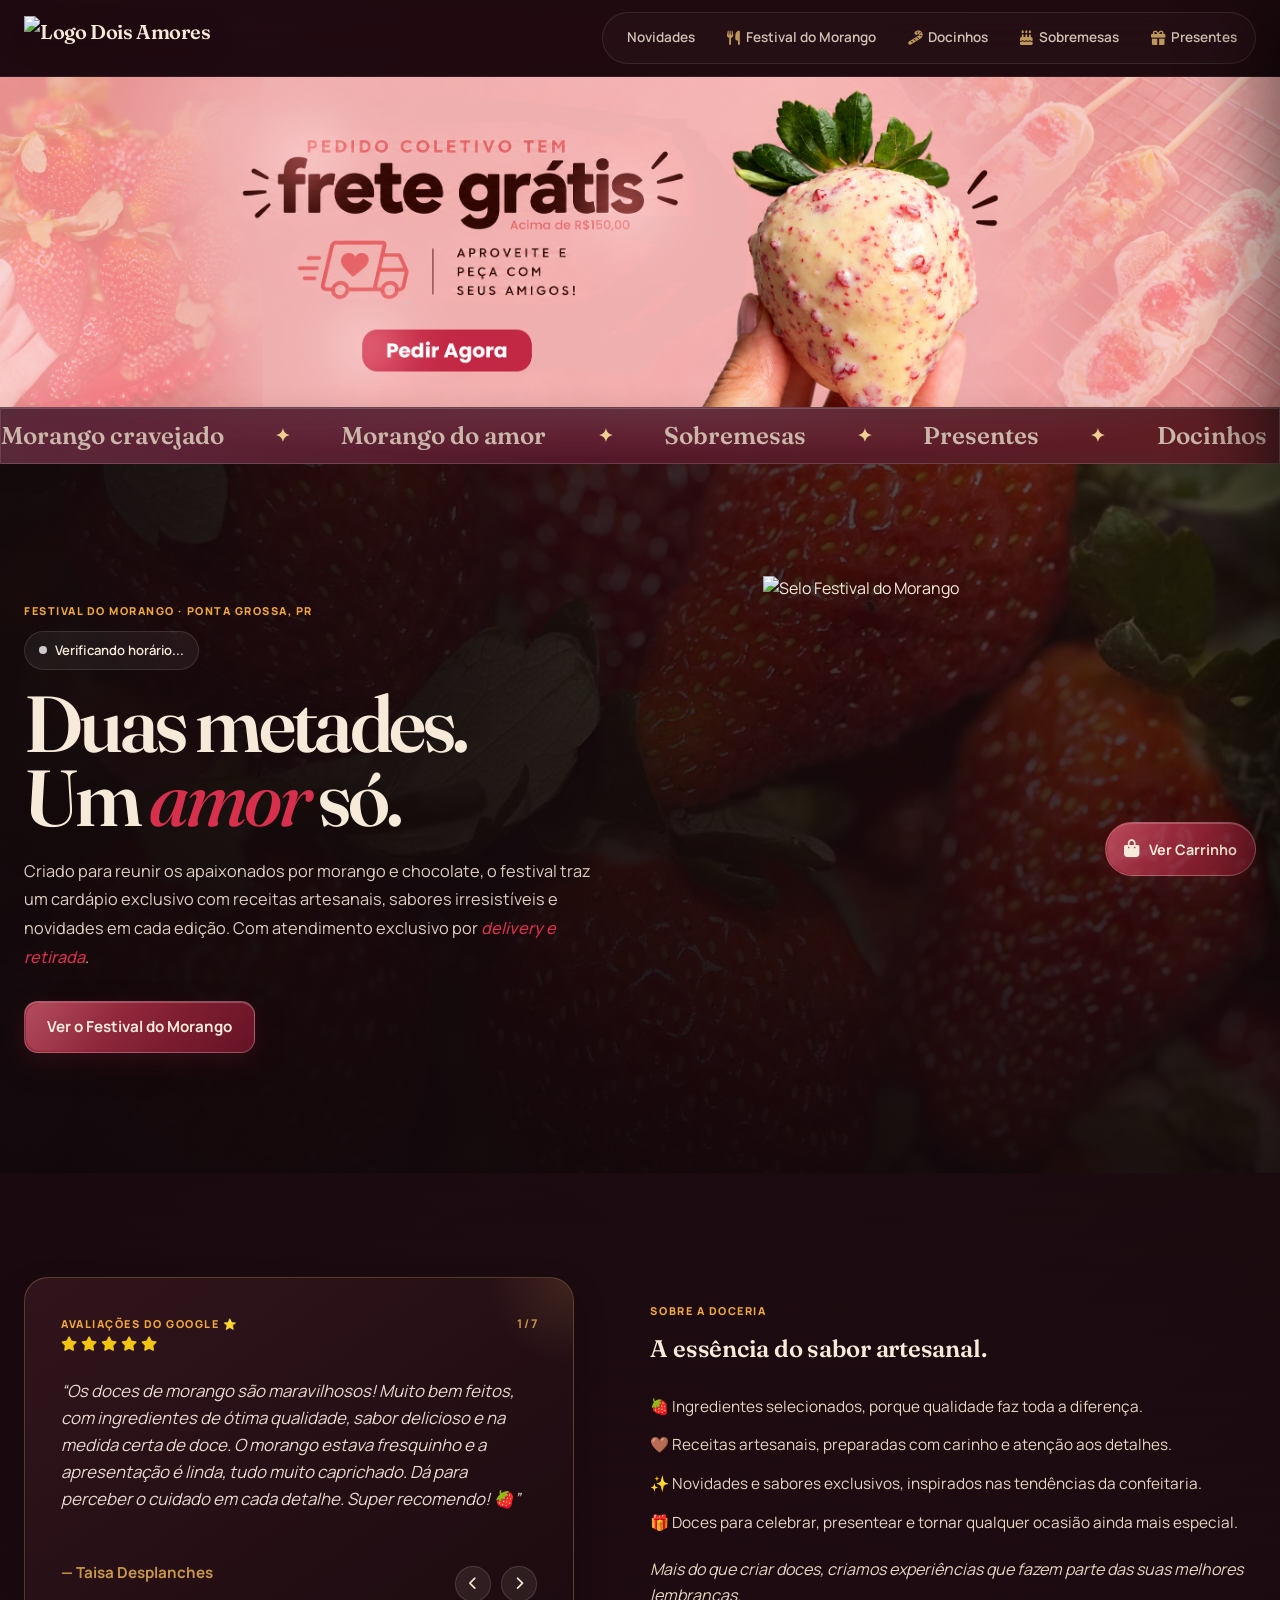
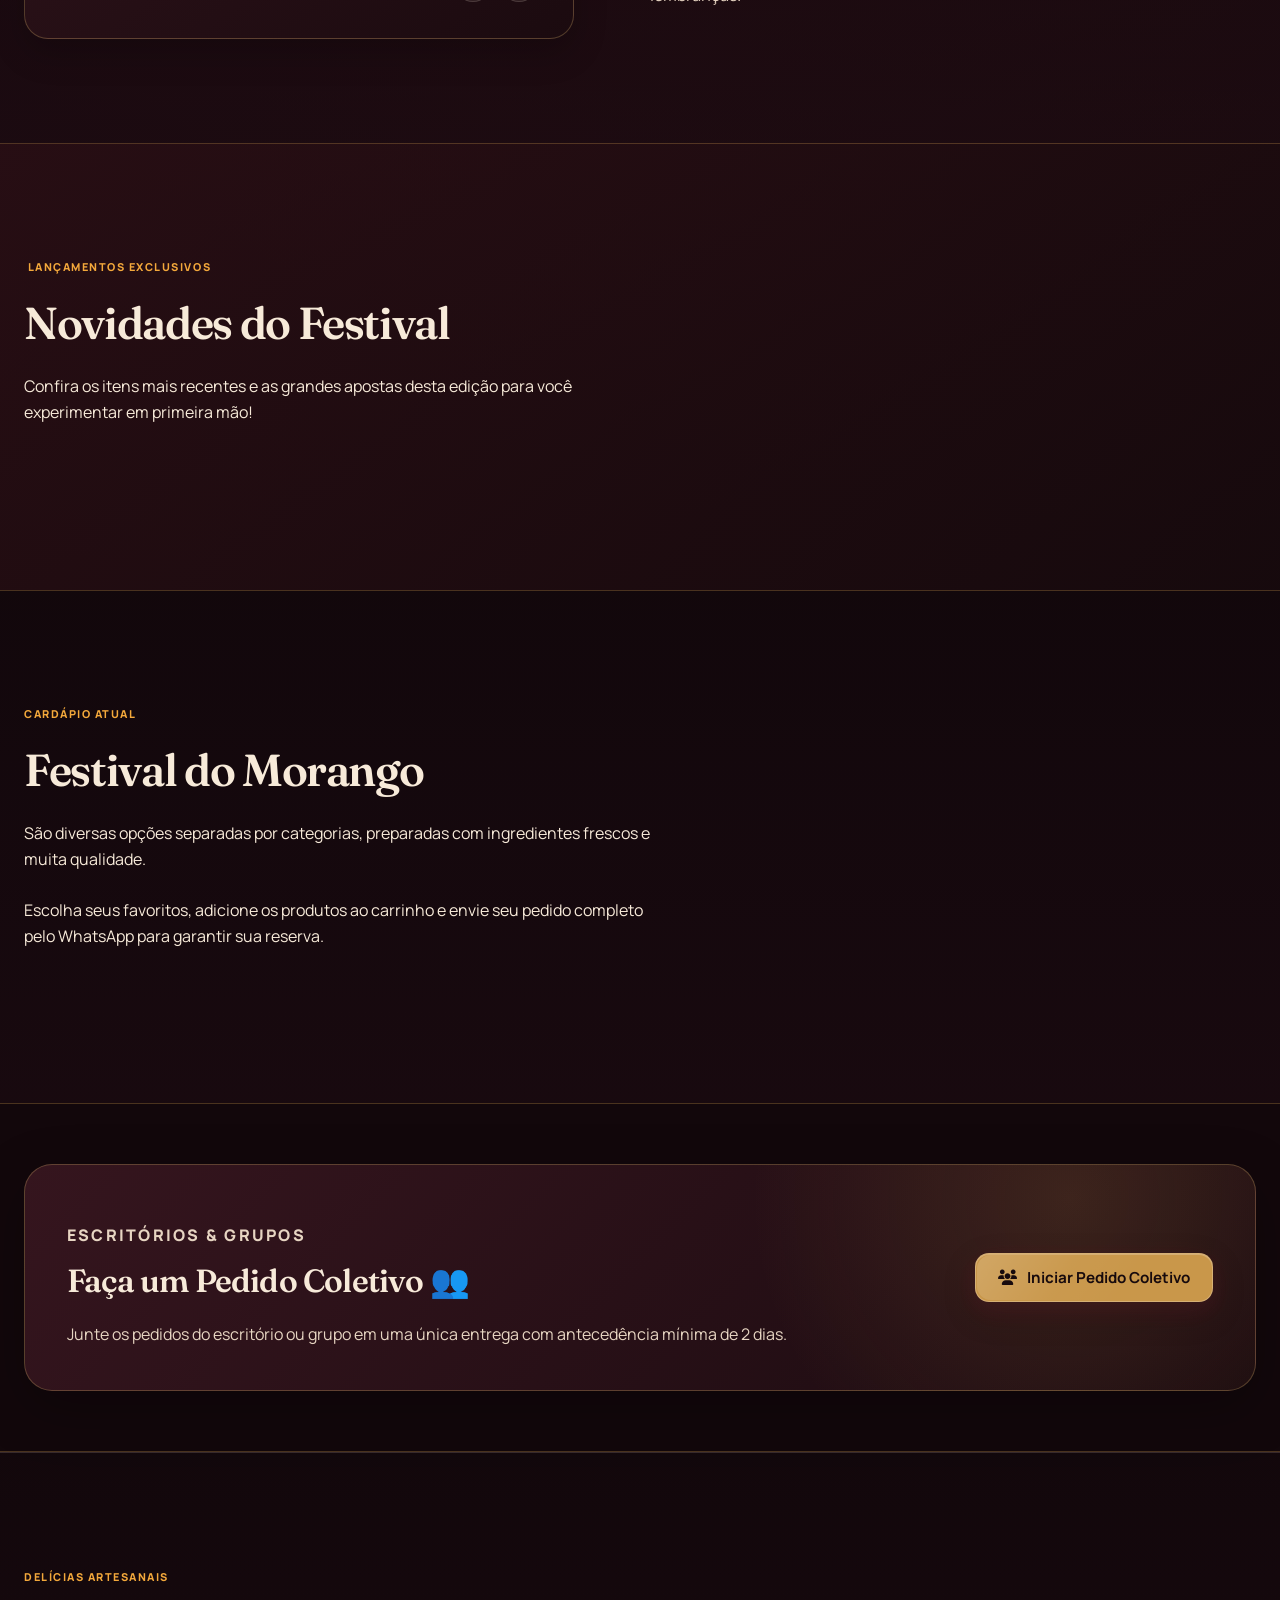
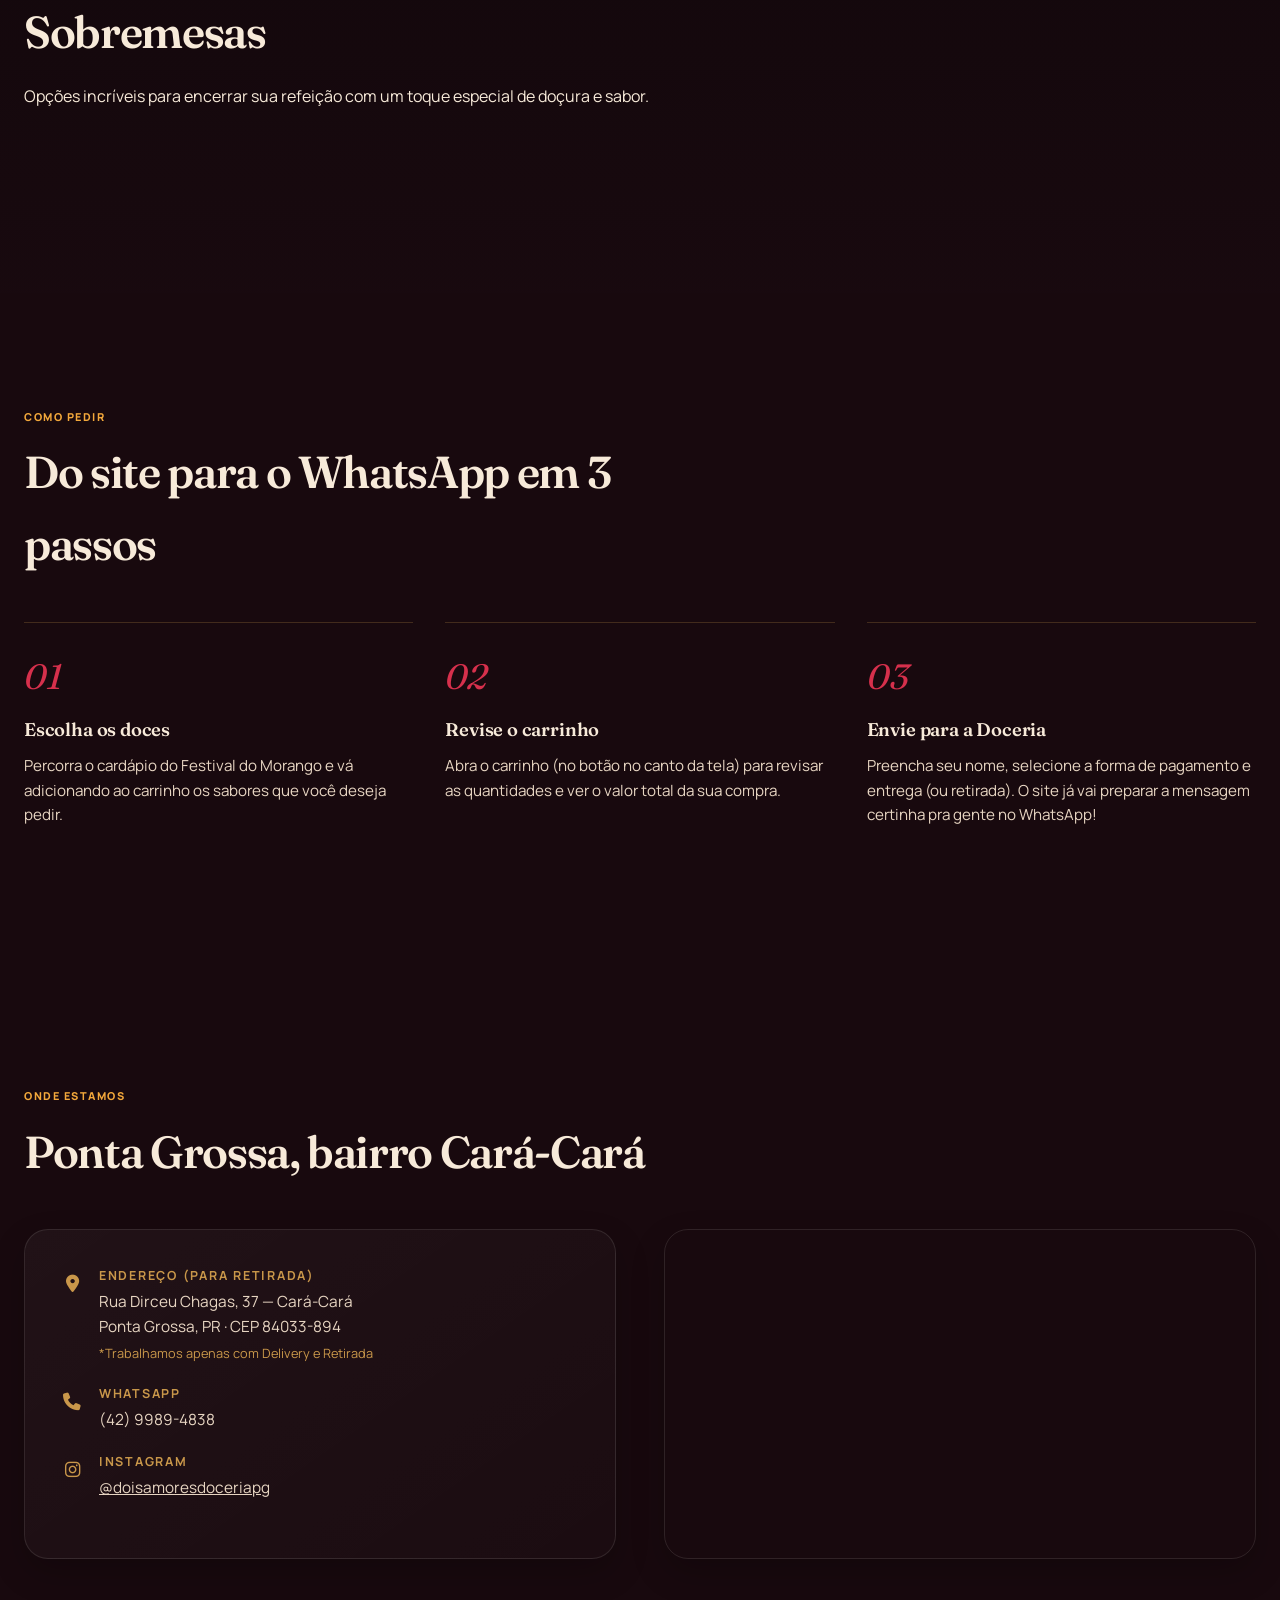
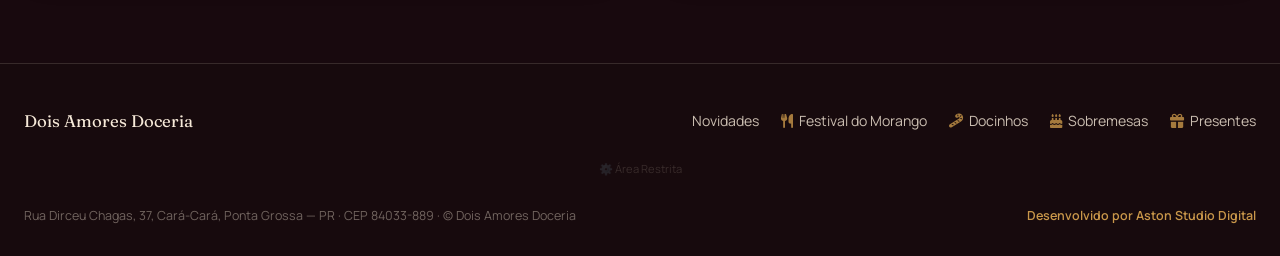
==== index.html @ 05890739 "Importa versao atual do projeto (alteracoes feitas fora da sessao) Co-Authored-By: Claude Sonnet 5.5" ====
<!DOCTYPE html>
<html lang="pt-BR">
<head>
<meta charset="UTF-8">
<meta name="viewport" content="width=device-width, initial-scale=1.0">
<title>Dois Amores Doceria — Festival do Morango | Ponta Grossa, PR</title>
<meta name="description" content="Doceria artesanal em Ponta Grossa, PR. Confira o Festival do Morango e peça pelo WhatsApp.">
<link rel="apple-touch-icon" sizes="180x180" href="images/apple-touch-icon.png">
<link rel="stylesheet" href="https://cdnjs.cloudflare.com/ajax/libs/font-awesome/6.4.0/css/all.min.css">
<link rel="preconnect" href="https://fonts.googleapis.com">
<link rel="preconnect" href="https://fonts.gstatic.com" crossorigin>
<link href="https://fonts.googleapis.com/css2?family=Fraunces:ital,opsz,wght@0,9..144,300;0,9..144,500;0,9..144,600;0,9..144,700;1,9..144,500;1,9..144,600&family=Manrope:wght@400;500;600;700;800&display=swap" rel="stylesheet">
<link rel="stylesheet" href="css/style.css?v=20261021-1">
<link rel="stylesheet" href="css/painel-vinho.css?v=20261021-4">
<script src="https://cdn.jsdelivr.net/npm/@supabase/supabase-js@2"></script>
</head>
<body>

<header>
  <div class="wrap nav">
    <div class="brand">
      <img src="images/logo.svg" alt="Logo Dois Amores">
    </div>
    <nav class="navlinks" id="navlinks">
      <a href="#novidades"><i class="fa-solid fa-sparkles"></i> Novidades</a>
      <a href="#cardapio"><i class="fa-solid fa-utensils"></i> Festival do Morango</a>
      <a href="docinhos.html"><i class="fa-solid fa-candy-cane"></i> Docinhos</a>
      <a href="#sobremesas"><i class="fa-solid fa-cake-candles"></i> Sobremesas</a>
      <a href="presentes.html"><i class="fa-solid fa-gift"></i> Presentes</a>
    </nav>
  </div>
</header>

<section class="banner-coletivo-section" id="banner-coletivo">
  <div class="wrap banner-coletivo-wrap">
    <a href="#coletivo" class="banner-coletivo-link" aria-label="Aproveite o Frete Grátis no Pedido Coletivo">
      <img src="images/coletivo.png" alt="Pedido Coletivo tem Frete Grátis — Dois Amores Doceria" class="banner-coletivo-img">
    </a>
  </div>
</section>

<section class="product-marquee" aria-label="Destaques da Dois Amores">
  <span class="visually-hidden">Morango cravejado, Morango do amor, Sobremesas, Presentes, Docinhos e Pedidos coletivos.</span>
  <div class="product-marquee-track" aria-hidden="true">
    <div class="product-marquee-group">
      <span>Morango cravejado</span><i>✦</i>
      <span>Morango do amor</span><i>✦</i>
      <span>Sobremesas</span><i>✦</i>
      <span>Presentes</span><i>✦</i>
      <span>Docinhos</span><i>✦</i>
      <span>Pedidos coletivos</span><i>✦</i>
    </div>
    <div class="product-marquee-group">
      <span>Morango cravejado</span><i>✦</i>
      <span>Morango do amor</span><i>✦</i>
      <span>Sobremesas</span><i>✦</i>
      <span>Presentes</span><i>✦</i>
      <span>Docinhos</span><i>✦</i>
      <span>Pedidos coletivos</span><i>✦</i>
    </div>
  </div>
</section>

<section class="hero">
  <div class="hero-grid">
    <div>
      <p class="eyebrow">Festival do Morango · Ponta Grossa, PR</p>
      <div class="status-loja" id="status-loja">
        <span class="status-dot"></span> 
        <span id="status-text">Verificando horário...</span>
      </div>
      <h1>Duas metades.<br>Um <em>amor</em> só.</h1>
      <p class="lede">Criado para reunir os apaixonados por morango e chocolate, o festival traz um cardápio exclusivo com receitas artesanais, sabores irresistíveis e novidades em cada edição. Com atendimento exclusivo por <strong><em>delivery e retirada</em></strong>.</p>
      <div class="hero-ctas">
        <a class="btn" href="#cardapio">Ver o Festival do Morango</a>
      </div>
    </div>
    <div class="hero-visual">
      <div class="hero-selo-container">
        <img src="images/svg/selo_festival.svg" alt="Selo Festival do Morango">
      </div>
    </div>
  </div>
</section>

<section class="about" id="sobre">
  <div class="wrap about-grid">
    <div class="about-card">
      <div style="display: flex; justify-content: space-between; align-items: center; margin-bottom: 4px;">
        <span class="eyebrow">Avaliações do Google ⭐</span>
        <span id="review-counter" style="font-size: 0.75rem; color: var(--ouro); font-weight: bold;">1 / 7</span>
      </div>
      
      <div class="review-stars">
        <i class="fa-solid fa-star"></i><i class="fa-solid fa-star"></i><i class="fa-solid fa-star"></i><i class="fa-solid fa-star"></i><i class="fa-solid fa-star"></i>
      </div>
      
      <p class="review-text" id="review-text-content">
        “Os doces de morango são maravilhosos! Muito bem feitos, com ingredientes de ótima qualidade, sabor delicioso e na medida certa de doce. O morango estava fresquinho e a apresentação é linda, tudo muito caprichado. Dá para perceber o cuidado em cada detalhe. Super recomendo! 🍓”
      </p>
      
      <div class="review-author">
        <span id="review-author-name">— Taisa Desplanches</span>
        <div class="review-controls">
          <button class="review-btn" onclick="mudarAvaliacao(-1)" aria-label="Anterior"><i class="fa-solid fa-chevron-left"></i></button>
          <button class="review-btn" onclick="mudarAvaliacao(1)" aria-label="Próxima"><i class="fa-solid fa-chevron-right"></i></button>
        </div>
      </div>
    </div>
    
    <div>
      <p class="eyebrow">Sobre a doceria</p>
      <h2>A essência do sabor artesanal.</h2>
      <ul class="about-list">
        <li>🍓 Ingredientes selecionados, porque qualidade faz toda a diferença.</li>
        <li>🤎 Receitas artesanais, preparadas com carinho e atenção aos detalhes.</li>
        <li>✨ Novidades e sabores exclusivos, inspirados nas tendências da confeitaria.</li>
        <li>🎁 Doces para celebrar, presentear e tornar qualquer ocasião ainda mais especial.</li>
      </ul>
      <p style="margin-top:22px; color:var(--creme-dim); font-style: italic;">Mais do que criar doces, criamos experiências que fazem parte das suas melhores lembranças.</p>
    </div>
  </div>
</section>

<section class="novidades-section" id="novidades">
  <div class="bg-video-container">
    <video autoplay muted loop playsinline>
      <source src="/video/morango_voando.mp4" type="video/mp4">
    </video>
    <div class="bg-video-overlay"></div>
  </div>
  <div class="wrap">
    <div class="menu-top" style="margin-bottom: 0;">
      <div class="section-head" style="margin-bottom:0;">
        <p class="eyebrow"><i class="fa-solid fa-sparkles" style="color: var(--ouro);"></i> Lançamentos Exclusivos</p>
        <h2>Novidades do Festival</h2>
        <p>Confira os itens mais recentes e as grandes apostas desta edição para você experimentar em primeira mão!</p>
      </div>
    </div>
    <div class="novidades-grid" id="novidades-grid"></div>
  </div>
</section>

<section class="menu" id="cardapio">
  <div class="wrap">
    <div class="menu-top">
      <div class="section-head" style="margin-bottom:0;">
        <p class="eyebrow">Cardápio atual</p>
        <h2>Festival do Morango</h2>
        <p>São diversas opções separadas por categorias, preparadas com ingredientes frescos e muita qualidade.<br><br>Escolha seus favoritos, adicione os produtos ao carrinho e envie seu pedido completo pelo WhatsApp para garantir sua reserva.</p>
      </div>
    </div>
    
    <div id="menu-categorias-container"></div>
  </div>
</section>

<section class="pedido-coletivo-destaque" id="coletivo">
  <div class="wrap">
    <div class="coletivo-destaque-card">
      <div class="coletivo-destaque-info">
        <p class="eyebrow" style="margin-bottom: 6px;">Escritórios & Grupos</p>
        <h2>Faça um Pedido Coletivo 👥</h2>
        <p>Junte os pedidos do escritório ou grupo em uma única entrega com antecedência mínima de 2 dias.</p>
      </div>
      <div>
        <button class="btn" onclick="abrirModalPedidoColetivo()" style="background: var(--ouro); color: var(--carvao);">
          <i class="fa-solid fa-users"></i> Iniciar Pedido Coletivo
        </button>
      </div>
    </div>
  </div>
</section>

<section class="menu" id="sobremesas" style="border-top: 1px solid var(--line);">
  <div class="wrap">
    <div class="menu-top">
      <div class="section-head" style="margin-bottom:0;">
        <p class="eyebrow">Delícias Artesanais</p>
        <h2>Sobremesas</h2>
        <p>Opções incríveis para encerrar sua refeição com um toque especial de doçura e sabor.</p>
      </div>
    </div>
    <div class="menu-grid" id="grid-sobremesas"></div>
  </div>
</section>

<section class="steps" id="como-pedir">
  <div class="wrap">
    <div class="section-head">
      <p class="eyebrow">Como pedir</p>
      <h2>Do site para o WhatsApp em 3 passos</h2>
    </div>
    <div class="steps-grid">
      <div class="step">
        <div class="num">01</div>
        <h3>Escolha os doces</h3>
        <p>Percorra o cardápio do Festival do Morango e vá adicionando ao carrinho os sabores que você deseja pedir.</p>
      </div>
      <div class="step">
        <div class="num">02</div>
        <h3>Revise o carrinho</h3>
        <p>Abra o carrinho (no botão no canto da tela) para revisar as quantidades e ver o valor total da sua compra.</p>
      </div>
      <div class="step">
        <div class="num">03</div>
        <h3>Envie para a Doceria</h3>
        <p>Preencha seu nome, selecione a forma de pagamento e entrega (ou retirada). O site já vai preparar a mensagem certinha pra gente no WhatsApp!</p>
      </div>
    </div>
  </div>
</section>

<section class="local" id="local">
  <div class="wrap">
    <div class="section-head">
      <p class="eyebrow">Onde estamos</p>
      <h2>Ponta Grossa, bairro Cará-Cará</h2>
    </div>
    <div class="local-grid">
      <div class="local-info">
        <div>
          <div class="info-row">
            <span class="ic"><i class="fa-solid fa-location-dot"></i></span>
            <div>
              <h4>Endereço (Para Retirada)</h4>
              <p>Rua Dirceu Chagas, 37 — Cará-Cará<br>Ponta Grossa, PR · CEP 84033-894<br><small style="color:var(--ouro); display:block; margin-top:4px;">*Trabalhamos apenas com Delivery e Retirada</small></p>
            </div>
          </div>
          <div class="info-row">
            <span class="ic"><i class="fa-solid fa-phone"></i></span>
            <div><h4>WhatsApp</h4><p>(42) 9989-4838</p></div>
          </div>
          <div class="info-row">
            <span class="ic"><i class="fa-brands fa-instagram"></i></span>
            <div><h4>Instagram</h4><p><a href="https://www.instagram.com/doisamoresdoceriapg/" target="_blank" rel="noopener" style="text-decoration:underline;">@doisamoresdoceriapg</a></p></div>
          </div>
        </div>
      </div>
      <div class="map-embed">
        <iframe src="https://www.google.com/maps?q=Rua+Dirceu+Chagas,+37,+Cará-Cará,+Ponta+Grossa+-+PR,+84033-889,+Brasil&output=embed" loading="lazy" title="Mapa"></iframe>
      </div>
    </div>
  </div>
</section>

<footer>
  <div class="wrap">
    <div class="footer-grid">
      <div class="footer-brand">Dois Amores Doceria</div>
      <div class="footer-links">
        <a href="#novidades"><i class="fa-solid fa-sparkles"></i> Novidades</a>
        <a href="#cardapio"><i class="fa-solid fa-utensils"></i> Festival do Morango</a>
        <a href="docinhos.html"><i class="fa-solid fa-candy-cane"></i> Docinhos</a>
        <a href="#sobremesas"><i class="fa-solid fa-cake-candles"></i> Sobremesas</a>
        <a href="presentes.html"><i class="fa-solid fa-gift"></i> Presentes</a>
      </div>
    </div>
    <div style="margin-top: 20px; text-align: center;">
      <button onclick="tentarEntrarAdmin()" style="background:none; border:none; color:rgba(247,234,217,0.15); font-size:0.7rem; cursor:pointer;" title="Painel Administrativo">
        ⚙️ Área Restrita
      </button>
    </div>
    <div class="footer-fine">
      <span>Rua Dirceu Chagas, 37, Cará-Cará, Ponta Grossa — PR · CEP 84033-889 · © Dois Amores Doceria</span>
      <span class="footer-dev">Desenvolvido por Aston Studio Digital</span>
    </div>
  </div>
</footer>

<button class="float-wa" onclick="toggleCart(true)">
  <i class="fa-solid fa-bag-shopping"></i> <span>Ver Carrinho</span>
  <div class="cart-badge" id="cart-badge">0</div>
</button>

<!-- MODAL PEDIDO COLETIVO -->
<div class="custom-modal-overlay" id="modal-pedido-coletivo">
  <div class="custom-modal" style="max-width: 780px;">
    <div style="display: flex; justify-content: space-between; align-items: center; margin-bottom: 16px; border-bottom: 1px solid var(--line); padding-bottom: 10px;">
      <h3 style="margin:0; color: var(--ouro);"><i class="fa-solid fa-users"></i> Novo Pedido Coletivo</h3>
      <button onclick="fecharModalPedidoColetivo()" style="background:none; border:none; color:var(--creme); font-size:1.5rem; cursor:pointer;">×</button>
    </div>
    <p style="margin-bottom: 20px;">Junte os pedidos do escritório ou grupo em uma única entrega! Antecedência mínima de 2 dias.</p>
    
    <div style="background: rgba(201,151,74,0.05); border: 1px solid rgba(201,151,74,0.2); border-radius: 12px; padding: 16px; margin-bottom: 20px;">
      <h4 style="margin: 0 0 12px 0; color: var(--ouro); font-size: 0.95rem;"><i class="fa-solid fa-user-shield"></i> Dados do Responsável</h4>
      <div style="display: grid; grid-template-columns: 1fr 1fr; gap: 12px; margin-bottom: 12px;">
        <div>
          <label style="font-size: 0.75rem; color: var(--creme-dim);">Nome do Responsável:</label>
          <input type="text" id="coletivo-resp-nome" class="cart-input" placeholder="Seu nome completo">
        </div>
        <div>
          <label style="font-size: 0.75rem; color: var(--creme-dim);">WhatsApp:</label>
          <input type="text" id="coletivo-resp-zap" class="cart-input" placeholder="42999998888">
        </div>
      </div>
      <div style="display: grid; grid-template-columns: 1fr 1fr; gap: 12px; margin-top: 12px;">
        <div>
          <label for="coletivo-resp-data" style="font-size: 0.75rem; color: var(--creme-dim);">Data da Encomenda (Mínimo 2 dias):</label>
          <input type="date" id="coletivo-resp-data" class="cart-input">
        </div>
        <div>
          <label for="coletivo-cep" style="font-size: 0.75rem; color: var(--creme-dim);">CEP:</label>
          <input type="text" id="coletivo-cep" class="cart-input" placeholder="Somente números" maxlength="9" onblur="buscarCEPColetivo()">
        </div>
      </div>
      <div style="display: grid; grid-template-columns: 2fr 1fr; gap: 12px; margin-top: 12px;">
        <div>
          <label for="coletivo-rua" style="font-size: 0.75rem; color: var(--creme-dim);">Rua / Logradouro:</label>
          <input type="text" id="coletivo-rua" class="cart-input" readonly>
        </div>
        <div>
          <label for="coletivo-numero" style="font-size: 0.75rem; color: var(--creme-dim);">Número:</label>
          <input type="text" id="coletivo-numero" class="cart-input" placeholder="Ex: 123">
        </div>
      </div>
      <div style="display: grid; grid-template-columns: 1fr 1fr; gap: 12px; margin-top: 12px;">
        <div>
          <label for="coletivo-complemento" style="font-size: 0.75rem; color: var(--creme-dim);">Complemento:</label>
          <input type="text" id="coletivo-complemento" class="cart-input" placeholder="Casa, apartamento...">
        </div>
        <div>
          <label for="coletivo-bairro" style="font-size: 0.75rem; color: var(--creme-dim);">Bairro:</label>
          <input type="text" id="coletivo-bairro" class="cart-input" readonly oninput="calcularTaxaColetivo(this.value)">
        </div>
      </div>
    </div>

    <h4 style="margin: 0 0 10px 0; color: var(--creme); font-size: 1rem;"><i class="fa-solid fa-clipboard-user"></i> Pedidos dos Colaboradores</h4>
    <div id="coletivo-colaboradores-container"></div>

    <button class="btn ghost" onclick="adicionarNovoColaborador()" style="width: 100%; border-style: dashed; margin-bottom: 20px; justify-content: center; font-size: 0.88rem;">
      + Adicionar Outro Colaborador
    </button>

    <div style="display: flex; justify-content: space-between; align-items: center; background: rgba(0,0,0,0.3); padding: 16px; border-radius: 12px; border: 1px solid var(--line); margin-bottom: 16px;">
      <div style="display: grid; gap: 4px; color: var(--creme-dim); font-size: 0.9rem;">
        <div style="display: flex; justify-content: space-between; gap: 20px;"><span>Subtotal:</span><span id="coletivo-subtotal">R$ 0,00</span></div>
        <div style="display: flex; justify-content: space-between; gap: 20px;"><span>Frete:</span><span id="coletivo-frete-valor">Informe o CEP</span></div>
        <div style="display: flex; justify-content: space-between; gap: 20px; margin-top: 4px; font-size: 1rem; font-weight: bold; color: var(--creme);"><span>Total Geral:</span><span id="coletivo-total-geral" style="color: var(--morango);">R$ 0,00</span></div>
      </div>
    </div>

    <div style="display: flex; gap: 10px;">
      <button class="btn ghost" onclick="fecharModalPedidoColetivo()" style="flex: 1; justify-content: center;">Cancelar</button>
      <button class="btn" onclick="confirmarPedidoColetivo()" style="flex: 2; justify-content: center; background: var(--ouro); color: var(--carvao);">
        Confirmar e Enviar Pedido Coletivo 💬
      </button>
    </div>
  </div>
</div>

<!-- MODAL DETALHES/ITENS DO PEDIDO INDIVIDUAL (CHECK DE ITENS COM FILTRO) -->
<div class="custom-modal-overlay" id="modal-detalhes-pedido">
  <div class="custom-modal" style="max-width: 600px;">
    <div style="display: flex; justify-content: space-between; align-items: center; margin-bottom: 16px; border-bottom: 1px solid var(--line); padding-bottom: 10px;">
      <h3 style="margin:0; color: var(--ouro);" id="modal-detalhes-titulo">Itens do Pedido</h3>
      <button onclick="fecharModalDetalhesPedido()" style="background:none; border:none; color:var(--creme); font-size:1.5rem; cursor:pointer;">×</button>
    </div>
    <p style="font-size: 0.85rem; color: var(--creme-dim); margin-bottom: 12px;">Marque os itens à medida que forem sendo produzidos ou separados:</p>
    
    <div style="margin-bottom: 14px;">
      <input type="text" id="filtro-itens-pedido" class="cart-input" placeholder="🔍 Filtrar por nome do produto ou sabor..." oninput="filtrarItensDetalhesPedido()">
    </div>

    <div id="modal-detalhes-itens-container" style="margin-bottom: 20px; max-height: 45vh; overflow-y: auto;"></div>
    
    <div style="display: flex; justify-content: flex-end;">
      <button class="btn" onclick="fecharModalDetalhesPedido()" style="padding: 10px 24px; font-size: 0.85rem; background: var(--ouro); color: var(--carvao);">Fechar</button>
    </div>
  </div>
</div>

<!-- MODAL DETALHES/ITENS DO PEDIDO COLETIVO (CHECK DE ITENS COM FILTRO) -->
<div class="custom-modal-overlay" id="modal-detalhes-coletivo">
  <div class="custom-modal" style="max-width: 650px;">
    <div style="display: flex; justify-content: space-between; align-items: center; margin-bottom: 16px; border-bottom: 1px solid var(--line); padding-bottom: 10px;">
      <h3 style="margin:0; color: var(--ouro);" id="modal-detalhes-coletivo-titulo">Itens do Pedido Coletivo</h3>
      <button onclick="fecharModalDetalhesColetivo()" style="background:none; border:none; color:var(--creme); font-size:1.5rem; cursor:pointer;">×</button>
    </div>
    <p style="font-size: 0.85rem; color: var(--creme-dim); margin-bottom: 12px;">Marque os itens dos colaboradores à medida que forem sendo produzidos:</p>
    
    <div style="margin-bottom: 14px;">
      <input type="text" id="filtro-itens-coletivo" class="cart-input" placeholder="🔍 Filtrar por colaborador ou sabor..." oninput="filtrarItensDetalhesColetivo()">
    </div>

    <div id="modal-detalhes-coletivo-itens-container" style="margin-bottom: 20px; max-height: 45vh; overflow-y: auto;"></div>
    
    <div style="display: flex; justify-content: flex-end;">
      <button class="btn" onclick="fecharModalDetalhesColetivo()" style="padding: 10px 24px; font-size: 0.85rem; background: var(--ouro); color: var(--carvao);">Fechar</button>
    </div>
  </div>
</div>

<!-- MODAL EDITAR PEDIDO -->
<div class="custom-modal-overlay" id="modal-editar-pedido">
  <div class="custom-modal" style="max-width: 680px;">
    <div style="display: flex; justify-content: space-between; align-items: center; margin-bottom: 16px; border-bottom: 1px solid var(--line); padding-bottom: 10px;">
      <h3 style="margin:0; color: var(--ouro);"><i class="fa-solid fa-pen-to-square"></i> Editar Pedido</h3>
      <button onclick="fecharModalEditarPedido()" style="background:none; border:none; color:var(--creme); font-size:1.5rem; cursor:pointer;">×</button>
    </div>
    <input type="hidden" id="edit-pedido-id-alvo">
    <div style="display: grid; grid-template-columns: 1fr 1fr; gap: 12px; margin-bottom: 16px;">
      <div>
        <label style="font-size: 0.75rem; color: var(--creme-dim);">Nome do Cliente:</label>
        <input type="text" id="edit-pedido-cliente" class="cart-input" style="padding: 8px;">
      </div>
      <div>
        <label style="font-size: 0.75rem; color: var(--creme-dim);">WhatsApp:</label>
        <input type="text" id="edit-pedido-zap" class="cart-input" style="padding: 8px;">
      </div>
    </div>

    <div style="margin-bottom: 16px;">
      <label for="edit-pedido-data-agendada" style="font-size: 0.75rem; color: var(--creme-dim);">Data para Retirada / Entrega:</label>
      <input type="date" id="edit-pedido-data-agendada" class="cart-input" style="padding: 8px;">
    </div>
    
    <div style="margin-bottom: 16px;">
      <label style="font-size: 0.75rem; color: var(--creme-dim);">Taxa de Frete / Entrega (R$):</label>
      <input type="number" step="0.01" id="edit-pedido-frete" class="cart-input" style="padding: 8px;" oninput="renderizarItensEdicaoPedido()">
    </div>

    <h4 style="margin: 0 0 10px 0; color: var(--creme); font-size: 0.95rem;">Itens do Pedido:</h4>
    <div id="edit-pedido-itens-container" style="margin-bottom: 16px; max-height: 35vh; overflow-y: auto;"></div>
    <button class="btn ghost" onclick="adicionarItemEdicaoPedido()" style="width: 100%; border-style: dashed; margin-bottom: 16px; justify-content: center; font-size: 0.82rem;">+ Adicionar Produto</button>

    <div style="display: flex; justify-content: space-between; align-items: center; background: rgba(0,0,0,0.3); padding: 14px; border-radius: 10px; border: 1px solid var(--line); margin-bottom: 16px;">
      <span style="font-weight: bold; color: var(--creme);">Novo Total (com frete):</span>
      <span id="edit-pedido-total-preview" style="font-size: 1.2rem; font-weight: bold; color: var(--morango);">R$ 0,00</span>
    </div>

    <div style="display: flex; gap: 10px;">
      <button class="btn ghost" onclick="fecharModalEditarPedido()" style="flex: 1; justify-content: center;">Cancelar</button>
      <button class="btn" onclick="salvarEdicaoPedido()" style="flex: 2; justify-content: center; background: var(--ouro); color: var(--carvao);">Salvar Alterações</button>
    </div>
  </div>
</div>

<!-- MODAL ESCOLHA SABORES CAIXA MISTA (GERAL / CARRINHO) -->
<div class="custom-modal-overlay" id="custom-modal-overlay">
  <div class="custom-modal">
    <h3>Monte sua Caixa Mista</h3>
    <p>Escolha os sabores para os <strong>6 morangos</strong> da sua caixa (exceto espetos):</p>
    <div style="background: rgba(201,151,74,0.08); border: 1px dashed var(--ouro); padding: 10px 14px; border-radius: 8px; margin-bottom: 14px; font-size: 0.82rem; color: var(--creme);">
      💡 <b>Regra da Caixa:</b> R$ 55,00 com sabores tradicionais (até R$ 10) ou R$ 65,00 se incluir sabores gourmet (acima de R$ 10).
    </div>
    <div id="flavor-list-container"></div>
    <div style="margin-top: 16px; display: flex; justify-content: space-between; align-items: center; flex-wrap: wrap; gap: 10px;">
      <div>
        <span id="flavor-count-status" style="font-size: 0.85rem; color: var(--ouro); display: block;">Restantes: 6</span>
        <span id="flavor-price-preview" style="font-size: 0.88rem; color: var(--morango); font-weight: bold; display: block;">Preço estimado: R$ 55,00</span>
      </div>
      <div style="display: flex; gap: 10px;">
        <button class="btn ghost" onclick="fecharModalCaixa()" style="padding: 8px 14px; font-size: 0.85rem;">Cancelar</button>
        <button class="btn" onclick="confirmarCaixaMista()" style="padding: 8px 16px; font-size: 0.85rem;">Adicionar ao Carrinho</button>
      </div>
    </div>
  </div>
</div>

<!-- MODAL ESCOLHA SABORES CAIXA MISTA (PEDIDO COLETIVO) -->
<div class="custom-modal-overlay" id="coletivo-modal-overlay">
  <div class="custom-modal">
    <h3>Monte a Caixa Mista (Pedido Coletivo)</h3>
    <p>Escolha os sabores para os <strong>6 morangos</strong> desta caixa:</p>
    <div style="background: rgba(201,151,74,0.08); border: 1px dashed var(--ouro); padding: 10px 14px; border-radius: 8px; margin-bottom: 14px; font-size: 0.82rem; color: var(--creme);">
      💡 <b>Regra da Caixa:</b> R$ 55,00 (tradicionais) ou R$ 65,00 (se incluir gourmet).
    </div>
    <div id="coletivo-flavor-list-container"></div>
    <div style="margin-top: 16px; display: flex; justify-content: space-between; align-items: center; flex-wrap: wrap; gap: 10px;">
      <div>
        <span id="coletivo-flavor-count-status" style="font-size: 0.85rem; color: var(--ouro); display: block;">Restantes: 6</span>
        <span id="coletivo-flavor-price-preview" style="font-size: 0.88rem; color: var(--morango); font-weight: bold; display: block;">Preço da Caixa: R$ 55,00</span>
      </div>
      <div style="display: flex; gap: 10px;">
        <button class="btn ghost" onclick="fecharColetivoModalCaixa()" style="padding: 8px 14px; font-size: 0.85rem;">Cancelar</button>
        <button class="btn" onclick="confirmarColetivoCaixaMista()" style="padding: 8px 16px; font-size: 0.85rem;">Confirmar Caixa</button>
      </div>
    </div>
  </div>
</div>

<!-- MODAL ESCOLHA SABORES CAIXA MISTA (VERSÃO ADMIN MANUAL) -->
<div class="custom-modal-overlay" id="admin-custom-modal-overlay">
  <div class="custom-modal">
    <h3>Monte a Caixa Mista (Pedido Manual)</h3>
    <p>Escolha os sabores para os <strong>6 morangos</strong> desta caixa:</p>
    <div style="background: rgba(201,151,74,0.08); border: 1px dashed var(--ouro); padding: 10px 14px; border-radius: 8px; margin-bottom: 14px; font-size: 0.82rem; color: var(--creme);">
      💡 <b>Regra da Caixa:</b> R$ 55,00 (tradicionais) ou R$ 65,00 (se incluir gourmet).
    </div>
    <div id="admin-flavor-list-container"></div>
    <div style="margin-top: 16px; display: flex; justify-content: space-between; align-items: center; flex-wrap: wrap; gap: 10px;">
      <div>
        <span id="admin-flavor-count-status" style="font-size: 0.85rem; color: var(--ouro); display: block;">Restantes: 6</span>
        <span id="admin-flavor-price-preview" style="font-size: 0.88rem; color: var(--morango); font-weight: bold; display: block;">Preço da Caixa: R$ 55,00</span>
      </div>
      <div style="display: flex; gap: 10px;">
        <button class="btn ghost" onclick="fecharAdminModalCaixa()" style="padding: 8px 14px; font-size: 0.85rem;">Cancelar</button>
        <button class="btn" onclick="confirmarAdminCaixaMista()" style="padding: 8px 16px; font-size: 0.85rem;">Confirmar Caixa</button>
      </div>
    </div>
  </div>
</div>

<div class="cart-overlay" id="cart-overlay" onclick="toggleCart(false)"></div>
<div class="cart-sidebar" id="cart-sidebar">
  <div class="cart-header">
    <h3>Seu Pedido</h3>
    <button class="close-cart" onclick="toggleCart(false)">×</button>
  </div>
  <div class="cart-items" id="cart-items">
    <p class="cart-empty">Seu carrinho está vazio.</p>
  </div>
  <div class="cart-form-container" id="cart-form" style="display: none;">
    <div class="cart-form-group">
      <label for="customer-name">Seu Nome:</label>
      <input type="text" id="customer-name" class="cart-input" placeholder="Como podemos te chamar?">
    </div>
    <div class="cart-form-group">
      <label for="customer-whatsapp">Seu WhatsApp (com DDD): *</label>
      <input type="text" id="customer-whatsapp" class="cart-input" placeholder="Ex: 42999998888">
    </div>
    <div class="cart-form-group">
      <label for="payment-method">Forma de Pagamento:</label>
      <select id="payment-method" class="cart-input">
        <option value="Pix">Pix</option>
        <option value="Link de cartão de crédito">Link de cartão de crédito</option>
        <option value="Dinheiro" id="opt-dinheiro" style="display: block;">Dinheiro (Apenas para Retirada)</option>
      </select>
    </div>
    <div class="cart-form-group">
      <label>Recebimento:</label>
      <div class="cart-radio-group">
        <label><input type="radio" name="delivery-option" value="Retirada" onchange="toggleDeliveryForm()" checked> Retirada</label>
        <label><input type="radio" name="delivery-option" value="Entrega" onchange="toggleDeliveryForm()"> Entrega</label>
      </div>
    </div>
    <div class="cart-form-group">
      <label for="order-date">Data para Retirada / Entrega:</label>
      <input type="date" id="order-date" class="cart-input">
    </div>
    <div id="address-container">
      <div class="cart-form-group">
        <label for="cep">CEP:</label>
        <input type="text" id="cep" class="cart-input" placeholder="Somente números" maxlength="9" onblur="buscarCEP()">
      </div>
      <div class="cart-form-group">
        <label for="rua">Rua / Logradouro:</label>
        <input type="text" id="rua" class="cart-input" readonly>
      </div>
      <div class="grid-2-cols">
        <div class="cart-form-group">
          <label for="numero">Número:</label>
          <input type="text" id="numero" class="cart-input" placeholder="Ex: 123">
        </div>
        <div class="cart-form-group">
          <label for="complemento">Complemento:</label>
          <input type="text" id="complemento" class="cart-input" placeholder="Casa, Apto...">
        </div>
      </div>
      <div class="cart-form-group">
        <label for="bairro">Bairro:</label>
        <input type="text" id="bairro" class="cart-input" readonly>
      </div>
    </div>
    <div class="cart-form-group" style="margin-top: 15px;">
      <label for="delivery-obs">Observação de Entrega / Retirada:</label>
      <input type="text" id="delivery-obs" class="cart-input" placeholder="Ex: Entregar após as 18h, tocar campainha...">
    </div>
  </div>
  
  <div class="cart-footer" id="cart-footer">
    <div id="cart-coupon-section" style="display:none; margin-bottom: 15px;">
      <label style="font-size: 0.78rem; color: var(--ouro); font-weight: 700; text-transform: uppercase; margin-bottom: 6px; display: block;">Cupom de Desconto:</label>
      <div class="coupon-container">
        <input type="text" id="coupon-code" class="coupon-input" placeholder="Digite seu cupom">
        <button class="coupon-btn" onclick="aplicarCupom()">Aplicar</button>
      </div>
      <div id="coupon-msg" class="coupon-msg"></div>
    </div>

    <div class="cart-totals-breakdown">
      <div class="cart-totals-row">
        <span>Subtotal (Doces):</span>
        <span id="cart-subtotal-value">R$ 0,00</span>
      </div>
      <div class="cart-totals-row highlight" id="cart-discount-row" style="color: #2ecc71;">
        <span>Desconto (<span id="coupon-name-display"></span>):</span>
        <span id="cart-discount-value">- R$ 0,00</span>
      </div>
      <div class="cart-totals-row highlight" id="cart-delivery-row">
        <span>Taxa de Entrega:</span>
        <span id="cart-delivery-value">R$ 0,00</span>
      </div>
    </div>
    <div class="cart-total">
      <span>Total Final:</span>
      <span id="cart-total-value">R$ 0,00</span>
    </div>
    <button class="btn" style="width:100%; justify-content:center;" onclick="checkoutWhatsapp()">
      Finalizar no WhatsApp 💬
    </button>
  </div>

  <div id="cart-success" style="display: none; flex-direction: column; align-items: center; justify-content: center; padding: 40px 24px; text-align: center; height: 100%;">
    <span style="font-size: 4rem; margin-bottom: 16px;">✅</span>
    <h3 style="color: var(--creme); font-size: 1.5rem; margin-bottom: 12px; font-family: 'Fraunces', serif;">Tudo pronto!</h3>
    <p style="color: var(--creme-dim); line-height: 1.5; margin-bottom: 24px;">Seu pedido foi gerado e enviado para o WhatsApp.<br>Agradecemos muito a preferência!</p>
    <button class="btn ghost" onclick="resetCart()">Voltar para o site</button>
  </div>
</div>

<!-- MODAL DE CONFIRMAÇÃO DO PEDIDO -->
<div class="custom-modal-overlay" id="modal-confirmar-pedido">
  <div class="custom-modal" style="max-width: 520px;">
    <h3>Confirme seu pedido</h3>
    <p style="color: var(--creme-dim);">Data: <strong id="confirm-data-valor"></strong></p>
    <div id="confirm-pedido-itens" style="max-height: 35vh; overflow-y: auto; margin: 14px 0;"></div>
    <div id="confirm-pedido-desconto" class="cart-totals-row highlight" style="display: none; color: #2ecc71;">
      <span>Desconto:</span>
      <span id="confirm-desconto-valor">- R$ 0,00</span>
    </div>
    <div id="confirm-pedido-frete" class="cart-totals-row highlight" style="display: none;">
      <span>Taxa de Entrega:</span>
      <span id="confirm-frete-valor">R$ 0,00</span>
    </div>
    <div class="cart-total" style="margin-top: 12px;">
      <span>Total Final:</span>
      <span id="confirm-total-valor">R$ 0,00</span>
    </div>
    <p id="confirm-pedido-entrega" style="color: var(--creme-dim); margin: 12px 0 18px;"></p>
    <div style="display: flex; gap: 10px;">
      <button class="btn ghost" onclick="fecharModalConfirmacao()" style="flex: 1; justify-content: center;">Voltar</button>
      <button class="btn" onclick="confirmarEEnviarWhatsapp()" style="flex: 1; justify-content: center;">Confirmar e enviar</button>
    </div>
  </div>
</div>

<!-- MODAL PARA LOCALIZAR PRODUTO ANTES DE EDITAR -->
<div class="custom-modal-overlay" id="modal-selecionar-produto-edicao">
  <div class="custom-modal editar-produto-modal-content">
    <div style="display:flex;justify-content:space-between;align-items:center;margin-bottom:16px;border-bottom:1px solid var(--line);padding-bottom:10px;">
      <div>
        <h3 style="margin:0;color:var(--ouro);"><i class="fa-solid fa-pen-to-square"></i> Editar um produto</h3>
        <p style="margin:5px 0 0;color:var(--creme-dim);font-size:.82rem;">Pesquise pelo nome, ID ou categoria e selecione o produto.</p>
      </div>
      <button onclick="fecharModalSelecionarProdutoEdicao()" style="background:none;border:none;color:var(--creme);font-size:1.5rem;cursor:pointer;">×</button>
    </div>

    <div class="editar-produto-search-wrap">
      <input type="search" id="editar-produto-pesquisa" class="estoque-control" placeholder="Digite o nome, ID ou categoria..." autocomplete="off" oninput="filtrarProdutosParaEdicao(this.value)">
      <i class="fa-solid fa-magnifying-glass estoque-search-icon"></i>
    </div>

    <div id="editar-produto-resultados" class="editar-produto-results"></div>

    <div style="display:flex;justify-content:flex-end;margin-top:16px;">
      <button class="btn ghost" type="button" onclick="fecharModalSelecionarProdutoEdicao()">Cancelar</button>
    </div>
  </div>
</div>

<!-- MODAL DE CRIAÇÃO / EDIÇÃO DE PRODUTO -->
<div class="custom-modal-overlay" id="modal-produto-form">
  <div class="custom-modal" style="max-width: 550px;">
    <div style="display: flex; justify-content: space-between; align-items: center; margin-bottom: 16px; border-bottom: 1px solid var(--line); padding-bottom: 10px;">
      <h3 style="margin:0; color: var(--ouro);" id="modal-produto-titulo">Adicionar Novo Produto</h3>
      <button onclick="fecharModalProdutoForm()" style="background:none; border:none; color:var(--creme); font-size:1.5rem; cursor:pointer;">×</button>
    </div>
    <input type="hidden" id="form-prod-modo" value="novo">
    <input type="hidden" id="form-prod-id-original" value="">

    <div style="display: grid; grid-template-columns: 1fr 1fr; gap: 12px; margin-bottom: 12px;">
      <div>
        <label style="font-size: 0.75rem; color: var(--creme-dim);">ID (ex: morango_coco):</label>
        <input type="text" id="form-prod-id" class="cart-input" style="padding: 8px; font-size: 0.88rem; margin-top: 4px;" placeholder="id_unico">
      </div>
      <div>
        <label style="font-size: 0.75rem; color: var(--creme-dim);">Nome do Produto:</label>
        <input type="text" id="form-prod-nome" class="cart-input" style="padding: 8px; font-size: 0.88rem; margin-top: 4px;" placeholder="Nome Exemplo">
      </div>
    </div>

    <div style="display: grid; grid-template-columns: 1fr 1fr; gap: 12px; margin-bottom: 12px;">
      <div>
        <label style="font-size: 0.75rem; color: var(--creme-dim);">Preço (R$):</label>
        <input type="number" step="0.01" id="form-prod-preco" class="cart-input" style="padding: 8px; font-size: 0.88rem; margin-top: 4px;" placeholder="12.00">
      </div>
      <div>
        <label style="font-size: 0.75rem; color: var(--ouro); font-weight: bold;">Categoria:</label>
        <input type="text" id="form-prod-categoria" class="cart-input" style="padding: 8px; font-size: 0.88rem; margin-top: 4px;" placeholder="Cravejados, Tradicionais...">
      </div>
    </div>

    <div style="display: grid; grid-template-columns: 1fr 1fr; gap: 12px; margin-bottom: 12px;">
      <div>
        <label style="font-size: 0.75rem; color: var(--creme-dim);">Limite Diário:</label>
        <input type="number" id="form-prod-limite" class="cart-input" style="padding: 8px; font-size: 0.88rem; margin-top: 4px;" value="20">
      </div>
      <div style="display: flex; align-items: center; gap: 8px; padding-top: 20px;">
        <input type="checkbox" id="form-prod-novidade" style="width: 18px; height: 18px; accent-color: var(--morango);">
        <label for="form-prod-novidade" style="color: var(--ouro); font-weight: bold; font-size: 0.85rem; cursor: pointer;">Marcar como NOVIDADE</label>
      </div>
    </div>

    <div style="margin-bottom: 14px;">
      <label style="font-size: 0.75rem; color: var(--creme-dim);">Descrição:</label>
      <input type="text" id="form-prod-descricao" class="cart-input" style="padding: 8px; font-size: 0.88rem; margin-top: 4px;" placeholder="Breve descrição...">
    </div>

    <div style="margin-bottom: 20px;">
      <label style="font-size: 0.75rem; color: var(--creme-dim);">Foto do Produto:</label>
      <input type="file" id="form-prod-foto" accept="image/*" class="cart-input" style="padding: 6px; font-size: 0.8rem; margin-top: 4px;">
    </div>

    <div style="display: flex; gap: 10px;">
      <button class="btn ghost" onclick="fecharModalProdutoForm()" style="flex: 1; justify-content: center;">Cancelar</button>
      <button class="btn" onclick="salvarProdutoModalForm()" style="flex: 2; justify-content: center; background: var(--ouro); color: var(--carvao);">Salvar Produto</button>
    </div>
  </div>
</div>

<!-- PAINEL ADMINISTRATIVO COM MENU RESPONSIVO -->
<div class="admin-modal-overlay" id="admin-modal-overlay">
  <div class="admin-dashboard-layout">
    
    <div class="admin-sidebar" id="admin-sidebar-mobile">
      <div class="admin-sidebar-top">
        <div class="admin-logo-area">
          <div style="display: flex; align-items: center; gap: 10px;">
            <i class="fa-solid fa-store" style="color: var(--ouro);"></i>
            <span>Painel Admin</span>
          </div>
          <button class="btn-close-sidebar" onclick="toggleAdminSidebarMobile()"><i class="fa-solid fa-xmark"></i></button>
        </div>
        <div class="admin-nav-links">
          <button class="admin-nav-btn active" onclick="mudarAbaAdmin('overview')"><i class="fa-solid fa-chart-pie"></i> Visão Geral (Overview)</button>
          <button class="admin-nav-btn" onclick="mudarAbaAdmin('estoque')"><i class="fa-solid fa-boxes-stacked"></i> Estoque & Cardápio</button>
          <button class="admin-nav-btn" onclick="mudarAbaAdmin('docinhos')"><i class="fa-solid fa-candy-cane"></i> Docinhos 🍬</button>
          <button class="admin-nav-btn" onclick="mudarAbaAdmin('presentes')"><i class="fa-solid fa-gift"></i> Presentes 🎁</button>
          <button class="admin-nav-btn" onclick="mudarAbaAdmin('pedidos')"><i class="fa-solid fa-clipboard-list"></i> Lista de Pedidos</button>
          <button class="admin-nav-btn" onclick="mudarAbaAdmin('coletivos')"><i class="fa-solid fa-users-rectangle"></i> Pedidos Coletivos 👥</button>
          <button class="admin-nav-btn" onclick="mudarAbaAdmin('manual')"><i class="fa-solid fa-cart-plus"></i> Novo Pedido Manual</button>
          <button class="admin-nav-btn" onclick="mudarAbaAdmin('cupons')"><i class="fa-solid fa-ticket"></i> Cupons de Desconto</button>
          <button class="admin-nav-btn admin-nav-gestao" onclick="window.location.href='gestao.html'"><i class="fa-solid fa-basket-shopping"></i> Insumos & Compras</button>
        </div>
      </div>
      <div>
        <button class="admin-nav-btn" onclick="fecharAdmin()" style="color: #e74c3c;"><i class="fa-solid fa-right-from-bracket" style="color: #e74c3c;"></i> Sair do Painel</button>
      </div>
    </div>

    <div class="admin-main-content">
      <div class="admin-topbar">
        <div style="display: flex; align-items: center; gap: 10px; min-width: 0;">
          <button class="btn-menu-mobile" onclick="toggleAdminSidebarMobile()"><i class="fa-solid fa-bars"></i></button>
          <div style="min-width: 0;">
            <h3 style="font-family: 'Fraunces', serif; color: var(--creme); margin: 0; font-size: 1.1rem;" id="admin-title-header">Visão Geral de Vendas</h3>
            <p style="margin: 2px 0 0 0; font-size: 0.72rem; color: var(--ouro); white-space: nowrap; overflow: hidden; text-overflow: ellipsis;">Festival do Morango · Dois Amores</p>
          </div>
        </div>
        <div style="display: flex; gap: 8px; align-items: center; flex-shrink: 0;">
          <div style="display: flex; align-items: center; gap: 6px; background: rgba(255,255,255,0.04); padding: 5px 10px; border-radius: 999px; border: 1px solid var(--line);">
            <div style="width: 7px; height: 7px; border-radius: 50%; background: #2ecc71;" id="admin-status-dot"></div>
            <span style="font-size: 0.72rem; color: var(--creme-dim);" id="admin-status-label">Ativo</span>
            <button class="btn-sm" onclick="alternarStatusLojaManual()" style="margin-left: 2px; padding: 2px 5px; font-size: 0.65rem;">Alternar</button>
          </div>
          <button onclick="fecharAdmin()" style="background:rgba(255,255,255,0.05); border:1px solid var(--line); border-radius:50%; width:30px; height:30px; color:var(--creme); font-size:1.1rem; cursor:pointer; display:flex; align-items:center; justify-content:center; flex-shrink: 0;">×</button>
        </div>
      </div>
      
      <div class="admin-body-scroll">
        
        <div class="admin-card-box" style="display: flex; justify-content: space-between; align-items: center; padding: 14px 20px; margin-bottom: 20px; flex-wrap: wrap; gap: 10px;">
          <div style="display: flex; align-items: center; gap: 10px;">
            <div style="width: 10px; height: 10px; border-radius: 50%; background: #e74c3c;" id="admin-encomenda-dot"></div>
            <div>
              <h4 style="margin:0; color: var(--creme); font-size: 0.88rem;">Modo Apenas por Encomenda</h4>
              <p style="margin:1px 0 0 0; font-size: 0.78rem; color: var(--creme-dim);" id="admin-encomenda-label">Desativado</p>
            </div>
          </div>
          <button class="btn-sm" id="btn-toggle-encomenda" onclick="alternarModoEncomenda()" style="padding: 6px 14px; font-size: 0.78rem; background: var(--ouro);">Ativar / Desativar</button>
        </div>

        <!-- ABA: OVERVIEW -->
        <div id="aba-overview" class="admin-tab-content active">
          <div class="stats-grid">
            <div class="stat-card purple">
              <div class="stat-card-title">Faturamento do Mês</div>
              <div class="stat-card-main"><span class="stat-card-icon"><i class="fa-solid fa-calendar-days"></i></span><div class="stat-card-value" id="stat-vendas-mes">R$ 0,00</div></div>
              <div class="stat-card-footer"><i class="fa-solid fa-calendar-days"></i> Acumulado deste mês</div>
            </div>
            
            <div class="stat-card gold">
              <div class="stat-card-title">Vendas do Dia</div>
              <div class="stat-card-main"><span class="stat-card-icon"><i class="fa-solid fa-bolt"></i></span><div class="stat-card-value" id="stat-vendas-dia">R$ 0,00</div></div>
              <div class="stat-card-footer"><i class="fa-solid fa-bolt"></i> Faturamento hoje</div>
            </div>

            <div class="stat-card green">
              <div class="stat-card-title">Ticket Médio</div>
              <div class="stat-card-main"><span class="stat-card-icon"><i class="fa-solid fa-chart-line"></i></span><div class="stat-card-value" id="stat-ticket-medio">R$ 0,00</div></div>
              <div class="stat-card-footer"><i class="fa-solid fa-chart-line"></i> Valor médio por pedido</div>
            </div>

            <div class="stat-card blue">
              <div class="stat-card-title">Pedidos Pendentes</div>
              <div class="stat-card-main"><span class="stat-card-icon"><i class="fa-solid fa-clock"></i></span><div class="stat-card-value" id="stat-pedidos-pendentes">0</div></div>
              <div class="stat-card-footer"><i class="fa-solid fa-clock"></i> Aguardando ou Preparo</div>
            </div>

            <div class="stat-card gold" style="cursor: pointer;" onclick="mudarAbaAdmin('coletivos')" title="Clique para abrir Pedidos Coletivos">
              <div class="stat-card-title">Pedidos Coletivos</div>
              <div class="stat-card-main"><span class="stat-card-icon"><i class="fa-solid fa-users"></i></span><div class="stat-card-value" id="stat-coletivos-total">0</div></div>
              <div class="stat-card-footer"><i class="fa-solid fa-users"></i> Grupos & Escritórios</div>
            </div>
          </div>

          <div class="admin-overview-panels">
            <div class="admin-card-box">
              <div class="ov-head">
                <h4 class="ov-title"><i class="fa-solid fa-fire"></i> Últimos Pedidos Recebidos</h4>
                <div class="ov-filtros">
                  <button class="btn-sm btn-filtro-ov ativo" id="btn-filtro-ov-todos" onclick="filtrarOverviewTipo('todos')">Todos</button>
                  <button class="btn-sm btn-filtro-ov" id="btn-filtro-ov-indiv" onclick="filtrarOverviewTipo('individuais')">Individuais</button>
                  <button class="btn-sm btn-filtro-ov" id="btn-filtro-ov-colet" onclick="filtrarOverviewTipo('coletivos')">Coletivos 👥</button>
                </div>
              </div>
              <div id="overview-ultimos-pedidos">
                <p style="color: var(--creme-dim); font-style: italic; font-size: 0.9rem;">Carregando pedidos recentes...</p>
              </div>
            </div>

            <div class="admin-card-box">
              <h4 class="ov-title"><i class="fa-solid fa-trophy"></i> Destaques Mais Vendidos</h4>
              <p class="ov-sub">Itens com maior saída registrada (desde sempre):</p>
              <div id="overview-destaques-produtos">
                <p style="color: var(--creme-dim); font-style: italic; font-size: 0.9rem;">Carregando produtos...</p>
              </div>
            </div>
          </div>
        </div>

        <!-- ABA: ESTOQUE & CARDÁPIO -->
        <div id="aba-estoque" class="admin-tab-content">
          <!-- AÇÕES PRINCIPAIS DE PRODUTOS -->
          <div style="margin-bottom: 24px; display: flex; justify-content: flex-end; align-items: center; gap: 10px; flex-wrap: wrap;">
            <button class="btn" onclick="abrirModalSelecionarProdutoEdicao()" style="background: var(--ouro); color: var(--carvao); font-weight: 700; box-shadow: 0 6px 20px rgba(201,151,74,0.3);">
              <i class="fa-solid fa-pen-to-square"></i> Editar um produto
            </button>
            <button class="btn" onclick="abrirModalNovoProduto()" style="background: var(--ouro); color: var(--carvao); font-weight: 700; box-shadow: 0 6px 20px rgba(201,151,74,0.3);">
              <i class="fa-solid fa-plus-circle"></i> Adicionar Novo Produto
            </button>
          </div>

          <h4 style="margin: 0 0 10px 0; font-size: 0.95rem; color: var(--creme-dim);">Gerenciar Produtos Cadastrados & Estoque Diário:</h4>

          <div class="estoque-ferramentas">
            <div class="estoque-search-box">
              <label for="estoque-pesquisa-geral">Pesquisar no estoque</label>
              <input type="search" id="estoque-pesquisa-geral" class="estoque-control" placeholder="Buscar por nome, ID ou categoria..." autocomplete="off" oninput="filtrarTabelaEstoque(this.value)">
              <i class="fa-solid fa-magnifying-glass estoque-search-icon"></i>
              <div class="estoque-result-count" id="estoque-result-count">Carregando produtos...</div>
            </div>
          </div>

          <div class="admin-table-wrapper">
            <table class="admin-table">
              <thead>
                <tr>
                  <th>Foto</th>
                  <th>Nome / ID</th>
                  <th>Preço</th>
                  <th>Limite Atual</th>
                  <th>Repor / Somar (+ Qtd)</th>
                  <th>Disponível</th>
                  <th>Ações</th>
                </tr>
              </thead>
              <tbody id="admin-table-body"></tbody>
            </table>
          </div>
        </div>

        <!-- ABA: DOCINHOS -->
        <div id="aba-docinhos" class="admin-tab-content">
          <div class="admin-card-box">
            <h4 style="margin:0 0 14px 0; color: var(--ouro); font-size: 1rem;">➕ Cadastrar Novo Docinho (12g)</h4>
            <div style="display: grid; grid-template-columns: 1fr 1fr 1fr; gap: 12px; margin-bottom: 12px;">
              <div>
                <label style="font-size: 0.75rem; color: var(--creme-dim);">ID:</label>
                <input type="text" id="doc-id" class="cart-input" style="padding: 8px; font-size: 0.88rem; margin-top: 4px;" placeholder="id_unico">
              </div>
              <div>
                <label style="font-size: 0.75rem; color: var(--creme-dim);">Nome:</label>
                <input type="text" id="doc-nome" class="cart-input" style="padding: 8px; font-size: 0.88rem; margin-top: 4px;" placeholder="Ex: Brigadeiro">
              </div>
              <div>
                <label style="font-size: 0.75rem; color: var(--creme-dim);">Preço Unitário (R$):</label>
                <input type="number" step="0.01" id="doc-preco" class="cart-input" style="padding: 8px; font-size: 0.88rem; margin-top: 4px;" placeholder="1.30">
              </div>
            </div>
            <div style="display: grid; grid-template-columns: 1fr 1fr 1fr; gap: 12px; margin-bottom: 12px;">
              <div>
                <label style="font-size: 0.75rem; color: var(--ouro); font-weight: bold;">Categoria:</label>
                <select id="doc-categoria" class="cart-input" style="padding: 8px; font-size: 0.88rem; margin-top: 4px;">
                  <option value="Docinho - Tradicional">Tradicionais</option>
                  <option value="Docinho - Especial">Especiais</option>
                  <option value="Docinho - Gourmet">Gourmets</option>
                </select>
              </div>
              <div>
                <label style="font-size: 0.75rem; color: var(--creme-dim);">Descrição:</label>
                <input type="text" id="doc-descricao" class="cart-input" style="padding: 8px; font-size: 0.88rem; margin-top: 4px;" placeholder="Descrição">
              </div>
              <div>
                <label style="font-size: 0.75rem; color: var(--creme-dim);">Foto:</label>
                <input type="file" id="doc-foto" accept="image/*" class="cart-input" style="padding: 6px; font-size: 0.8rem; margin-top: 4px;">
              </div>
            </div>
            <button class="btn-sm" style="width: 100%; padding: 11px; background: var(--ouro); font-weight: bold;" onclick="inserirNovoDocinho()">Cadastrar Docinho</button>
          </div>

          <h4 style="margin: 0 0 10px 0; font-size: 0.95rem; color: var(--creme-dim);">Gerenciar Docinhos:</h4>
          <div class="admin-table-wrapper">
            <table class="admin-table">
              <thead>
                <tr>
                  <th>ID</th>
                  <th>Foto</th>
                  <th>Alterar</th>
                  <th>Nome</th>
                  <th>Cat.</th>
                  <th>Descrição</th>
                  <th>Preço</th>
                  <th>Ações</th>
                </tr>
              </thead>
              <tbody id="admin-docinhos-tbody"></tbody>
            </table>
          </div>
        </div>

        <!-- ABA: PRESENTES -->
        <div id="aba-presentes" class="admin-tab-content">
          <div class="admin-card-box">
            <h4 style="margin:0 0 14px 0; color: var(--ouro); font-size: 1rem;">➕ Cadastrar Novo Presente</h4>
            <div style="display: grid; grid-template-columns: 1fr 1fr 1fr; gap: 12px; margin-bottom: 12px;">
              <div>
                <label style="font-size: 0.75rem; color: var(--creme-dim);">ID:</label>
                <input type="text" id="pres-id" class="cart-input" style="padding: 8px; font-size: 0.88rem; margin-top: 4px;" placeholder="id_unico">
              </div>
              <div>
                <label style="font-size: 0.75rem; color: var(--creme-dim);">Nome:</label>
                <input type="text" id="pres-nome" class="cart-input" style="padding: 8px; font-size: 0.88rem; margin-top: 4px;" placeholder="Nome">
              </div>
              <div>
                <label style="font-size: 0.75rem; color: var(--creme-dim);">Preço (R$):</label>
                <input type="number" step="0.01" id="pres-preco" class="cart-input" style="padding: 8px; font-size: 0.88rem; margin-top: 4px;" placeholder="89.90">
              </div>
            </div>
            <div style="display: grid; grid-template-columns: 1fr 1fr 1fr; gap: 12px; margin-bottom: 12px;">
              <div>
                <label style="font-size: 0.75rem; color: var(--ouro); font-weight: bold;">Categoria:</label>
                <select id="pres-categoria" class="cart-input" style="padding: 8px; font-size: 0.88rem; margin-top: 4px;">
                  <option value="pais">Dia dos Pais</option>
                  <option value="amor">Para Seu Amor</option>
                  <option value="Para Presentear">Para Presentear</option>
                </select>
              </div>
              <div>
                <label style="font-size: 0.75rem; color: var(--creme-dim);">Descrição:</label>
                <input type="text" id="pres-descricao" class="cart-input" style="padding: 8px; font-size: 0.88rem; margin-top: 4px;" placeholder="Descrição">
              </div>
              <div>
                <label style="font-size: 0.75rem; color: var(--creme-dim);">Foto:</label>
                <input type="file" id="pres-foto" accept="image/*" class="cart-input" style="padding: 6px; font-size: 0.8rem; margin-top: 4px;">
              </div>
            </div>
            <button class="btn-sm" style="width: 100%; padding: 11px; background: var(--ouro); font-weight: bold;" onclick="inserirNovoPresenteAdmin()">Cadastrar Presente</button>
          </div>

          <h4 style="margin: 0 0 10px 0; font-size: 0.95rem; color: var(--creme-dim);">Gerenciar Presentes:</h4>
          <div class="admin-table-wrapper">
            <table class="admin-table">
              <thead>
                <tr>
                  <th>ID</th>
                  <th>Foto</th>
                  <th>Alterar</th>
                  <th>Nome</th>
                  <th>Cat.</th>
                  <th>Descrição</th>
                  <th>Preço</th>
                  <th>Ações</th>
                </tr>
              </thead>
              <tbody id="admin-presentes-tbody"></tbody>
            </table>
          </div>
        </div>

        <!-- ABA: PEDIDOS -->
        <div id="aba-pedidos" class="admin-tab-content">
          <div class="pedido-filter-btns">
            <button class="filter-btn active" id="btn-filtro-hoje" onclick="mudarFiltroPedidos('hoje')">📅 Hoje</button>
            <button class="filter-btn" id="btn-filtro-anteriores" onclick="mudarFiltroPedidos('anteriores')">📂 Anteriores</button>
            <div style="display: flex; align-items: center; gap: 8px; margin-left: auto;">
              <input type="date" id="filtro-data-especifica" class="cart-input" style="padding: 6px 10px; font-size: 0.85rem; width: auto;" onchange="filtrarPedidosPorDataEspecifica()">
              <button class="btn-sm" onclick="limparFiltroData()" style="padding: 7px 12px; background: rgba(255,255,255,0.1); color: var(--creme);">Limpar</button>
            </div>
          </div>
          <div id="lista-pedidos-admin" style="margin-top: 15px;"></div>
          
          <div style="margin-top: 20px; text-align: right;">
            <button class="btn-sm" style="background: var(--ouro); color: var(--carvao); padding: 10px 18px; font-size: 0.85rem; font-weight: bold;" onclick="gerarRelatorioSaidaSabores()">
              📊 Relatório de Saída por Sabores
            </button>
          </div>
        </div>

        <!-- ABA: PEDIDOS COLETIVOS -->
        <div id="aba-coletivos" class="admin-tab-content">
          <h4 style="margin:0 0 14px 0; color: var(--ouro); font-size: 1.1rem;">Listas de Pedidos Coletivos Recebidas</h4>
          <div id="lista-coletivos-admin"><p style="color: var(--creme-dim); font-style: italic;">Carregando pedidos coletivos...</p></div>
        </div>

        <!-- ABA: PEDIDO MANUAL -->
        <div id="aba-manual" class="admin-tab-content">
          <div class="admin-card-box highlight">
            <h4 style="margin:0 0 6px 0; color: var(--ouro); font-size: 1.05rem;">📝 Lançamento Manual de Pedido</h4>
            <p style="margin:0 0 16px 0; font-size: 0.85rem; color: var(--creme-dim);">Escolha o tipo de pedido que deseja cadastrar.</p>
            <div class="manual-order-type">
              <button class="manual-order-type-btn active" id="manual-type-individual" type="button" onclick="selecionarTipoPedidoManual('individual')"><i class="fa-solid fa-user"></i><span><strong>Pedido individual</strong><small>Um cliente e uma lista de produtos</small></span></button>
              <button class="manual-order-type-btn" id="manual-type-coletivo" type="button" onclick="selecionarTipoPedidoManual('coletivo')"><i class="fa-solid fa-users"></i><span><strong>Pedido coletivo</strong><small>Responsável, endereço e pedidos por colaborador</small></span></button>
            </div>
            <div id="manual-individual-form">
            <p style="margin:0 0 16px 0; font-size: 0.85rem; color: var(--creme-dim);">Monte o pedido individual para um cliente por telefone ou balcão.</p>
            
            <div style="display: grid; grid-template-columns: 1fr 1fr; gap: 16px; margin-bottom: 14px;">
              <div>
                <label style="font-size: 0.75rem; color: var(--ouro); font-weight: bold;">Nome do Cliente:</label>
                <input type="text" id="manual-cliente" class="cart-input" style="margin-top: 4px;" placeholder="Ex: Maria Silva">
              </div>
              <div>
                <label style="font-size: 0.75rem; color: var(--ouro); font-weight: bold;">WhatsApp (Opcional):</label>
                <input type="text" id="manual-whatsapp" class="cart-input" style="margin-top: 4px;" placeholder="Ex: 42999998888">
              </div>
            </div>

            <div style="display: grid; grid-template-columns: 1fr 1fr 1fr; gap: 16px; margin-bottom: 16px;">
              <div>
                <label style="font-size: 0.75rem; color: var(--ouro); font-weight: bold;">Forma de Pagamento:</label>
                <select id="manual-pagamento" class="cart-input" style="margin-top: 4px;">
                  <option value="Pix">Pix</option>
                  <option value="Dinheiro">Dinheiro</option>
                  <option value="Cartão">Cartão</option>
                </select>
              </div>
              <div>
                <label style="font-size: 0.75rem; color: var(--ouro); font-weight: bold;">Tipo:</label>
                <select id="manual-recebimento" class="cart-input" style="margin-top: 4px;" onchange="toggleManualEntrega()">
                  <option value="Retirada">Retirada no Local</option>
                  <option value="Entrega">Entrega</option>
                </select>
              </div>
              <div>
                <label style="font-size: 0.75rem; color: var(--ouro); font-weight: bold;">Data Agendada:</label>
                <input type="date" id="manual-data" class="cart-input" style="margin-top: 4px;">
              </div>
            </div>

            <div id="manual-endereco-box" style="display: none; margin-bottom: 16px;">
              <div style="display: grid; grid-template-columns: 2fr 1fr; gap: 16px;">
                <div>
                  <label style="font-size: 0.75rem; color: var(--ouro); font-weight: bold;">Endereço de Entrega:</label>
                  <input type="text" id="manual-endereco" class="cart-input" style="margin-top: 4px;" placeholder="Rua, Número, Bairro...">
                </div>
                <div>
                  <label style="font-size: 0.75rem; color: var(--ouro); font-weight: bold;">Taxa (R$):</label>
                  <input type="number" step="0.01" id="manual-taxa-entrega" class="cart-input" style="margin-top: 4px;" value="0.00" oninput="calcularTotalManual()">
                </div>
              </div>
            </div>

            <div style="margin-bottom: 16px;">
              <label for="manual-produto-pesquisa" style="font-size: 0.75rem; color: var(--ouro); font-weight: bold; display: block; margin-bottom: 8px;">Buscar e adicionar produtos:</label>
              <div class="manual-product-picker">
                <input type="search" id="manual-produto-pesquisa" class="cart-input" autocomplete="off" placeholder="Digite o nome do produto..." oninput="filtrarProdutosManual(this.value)">
                <select id="manual-produto-select" class="cart-input" aria-label="Produtos disponíveis"></select>
                <button class="btn-sm" type="button" onclick="adicionarProdutoManual()"><i class="fa-solid fa-plus"></i> Adicionar</button>
              </div>
              <div id="manual-itens-lista" class="manual-selected-products"></div>
            </div>

            <div style="display: flex; justify-content: space-between; align-items: center; background: rgba(0,0,0,0.3); padding: 14px 20px; border-radius: 10px; border: 1px solid var(--line); margin-bottom: 16px;">
              <span style="font-size: 1.05rem; font-weight: bold; color: var(--creme);">Total Calculado:</span>
              <span id="manual-total-preview" style="font-size: 1.25rem; font-weight: bold; color: var(--morango);">R$ 0,00</span>
            </div>

            <button class="btn" style="width: 100%; justify-content: center; background: var(--ouro); color: var(--carvao);" onclick="salvarPedidoManual()">
              💾 Gerar e Salvar Pedido Manual
            </button>
            </div>
          </div>
        </div>

        <!-- ABA: CUPONS -->
        <div id="aba-cupons" class="admin-tab-content">
          <div class="admin-card-box highlight">
            <h4 style="margin:0 0 14px 0; color: var(--ouro); font-size: 1rem;">➕ Criar Novo Cupom de Desconto</h4>
            <div style="display: grid; grid-template-columns: 1.5fr 1fr 1fr 1fr; gap: 12px; align-items: flex-end;">
              <div>
                <label style="font-size: 0.75rem; color: var(--creme-dim);">Código:</label>
                <input type="text" id="novo-cupom-codigo" class="cart-input" style="padding: 8px; font-size: 0.88rem; text-transform: uppercase; margin-top: 4px;" placeholder="EX: PROMO10">
              </div>
              <div>
                <label style="font-size: 0.75rem; color: var(--creme-dim);">Tipo:</label>
                <select id="novo-cupom-tipo" class="cart-input" style="padding: 8px; font-size: 0.88rem; margin-top: 4px;">
                  <option value="percentual">Porcentagem (%)</option>
                  <option value="fixo">Valor Fixo (R$)</option>
                </select>
              </div>
              <div>
                <label style="font-size: 0.75rem; color: var(--creme-dim);">Valor:</label>
                <input type="number" step="0.01" id="novo-cupom-valor" class="cart-input" style="padding: 8px; font-size: 0.88rem; margin-top: 4px;" placeholder="10">
              </div>
              <div>
                <button class="btn-sm" style="width: 100%; padding: 11px; background: var(--ouro); font-weight: bold;" onclick="adicionarCupomAdmin()">Cadastrar</button>
              </div>
            </div>
          </div>

          <h4 style="margin: 0 0 10px 0; font-size: 0.95rem; color: var(--creme-dim);">Cupons Ativos:</h4>
          <div class="admin-table-wrapper">
            <table class="admin-table">
              <thead>
                <tr>
                  <th>Código</th>
                  <th>Tipo</th>
                  <th>Desconto</th>
                  <th>Ações</th>
                </tr>
              </thead>
              <tbody id="admin-cupons-table-body"></tbody>
            </table>
          </div>
        </div>

        <div style="margin-top: 28px; display: flex; justify-content: space-between; gap: 12px; flex-wrap: wrap; border-top: 1px solid var(--line); padding-top: 20px;">
          <div style="display: flex; align-items: end; gap: 10px; flex-wrap: wrap;">
            <div>
              <label for="relatorio-data-inicio" style="display: block; margin-bottom: 4px; font-size: 0.75rem; color: var(--creme-dim);">Data agendada de:</label>
              <input type="date" id="relatorio-data-inicio" class="cart-input" style="padding: 8px 10px; font-size: 0.85rem;">
            </div>
            <div>
              <label for="relatorio-data-fim" style="display: block; margin-bottom: 4px; font-size: 0.75rem; color: var(--creme-dim);">Até:</label>
              <input type="date" id="relatorio-data-fim" class="cart-input" style="padding: 8px 10px; font-size: 0.85rem;">
            </div>
          </div>
          <button class="btn ghost" onclick="gerarRelatorioPDF()" style="font-size: 0.85rem; padding: 10px 20px; border-color: var(--ouro); color: var(--ouro);">
            📄 Relatório PDF Geral
          </button>
          <div style="display: flex; gap: 10px; flex-wrap: wrap;">
            <button class="btn" onclick="salvarTodosLimites()" style="background: var(--ouro); color: var(--carvao); font-size: 0.85rem; padding: 10px 20px;">
              💾 Salvar Reposições de Estoque
            </button>
          </div>
        </div>

      </div>
    </div>

  </div>
</div>

<div id="relatorio-print-area"></div>

<div class="custom-modal-overlay admin-login-overlay" id="admin-login-overlay" role="dialog" aria-modal="true" aria-labelledby="admin-login-title">
  <form class="admin-login-modal glass" id="admin-login-form">
    <button class="admin-login-close" type="button" id="admin-login-close" aria-label="Fechar"><i class="fa-solid fa-xmark"></i></button>
    <div class="admin-login-mark"><i class="fa-solid fa-store"></i></div>
    <span class="admin-login-eyebrow">Dois Amores · Acesso restrito</span>
    <h1 id="admin-login-title">Painel<br><em>Admin</em></h1>
    <p>Entre com sua conta administrativa para acessar o painel e a Gestão.</p>
    <div class="admin-login-field">
      <label for="admin-login-email">E-mail</label>
      <input class="admin-login-input" id="admin-login-email" type="email" autocomplete="username" required>
    </div>
    <div class="admin-login-field">
      <label for="admin-login-password">Senha</label>
      <input class="admin-login-input" id="admin-login-password" type="password" autocomplete="current-password" required>
    </div>
    <p class="admin-login-error" id="admin-login-error" role="alert" aria-live="polite" hidden></p>
    <div class="admin-login-actions">
      <button class="admin-login-button secondary" type="button" id="admin-login-cancel">Cancelar</button>
      <button class="admin-login-button primary" type="submit" id="admin-login-submit"><i class="fa-solid fa-lock"></i> Entrar</button>
    </div>
  </form>
</div>

<!-- SCRIPTS -->
<script src="js/00-supabase.js"></script>
<script src="js/00-utils.js"></script>
<script src="js/01-core.js"></script>
<script src="js/02-catalogo.js?v=20261020-1"></script>
<script src="js/03-coletivos.js?v=20261010-2"></script>
<script src="js/04-admin-manual.js?v=20261010-5"></script>
<script src="js/05-pedidos.js?v=20261003-1"></script>
<script src="js/06-cupons.js"></script>
<script src="js/07-produtos-estoque.js"></script>
<script src="js/08-carrinho-checkout.js"></script>

</body>
</html>
---- css/style.css ----
:root{
    --vinho:#2a0f14;
    --vinho-2:#3a1319;
    --carvao:#170a0d;
    --morango:#d6304c;
    --morango-escuro:#8e1638;
    --creme:#f7ead9;
    --creme-dim:#e7d5c2;
    --ouro:#c9974a;
    --rosa:#f4c6ce;
    --line: rgba(247,234,217,0.14);
    --maxw: 1240px;
  }
  *{box-sizing:border-box;}
  html{scroll-behavior:smooth;}
  body{
    margin:0; background:var(--carvao) url('../images/svg/textura-fundo.svg') center top / cover fixed no-repeat; color:var(--creme);
    font-family:'Manrope', sans-serif; font-size:16px; line-height:1.6;
    -webkit-font-smoothing:antialiased;
  }
  h1,h2,h3,.display{
    font-family:'Fraunces', serif; font-weight:600; letter-spacing:-0.01em; margin:0;
  }
  em, .accent-italic{ font-style:italic; font-weight:500; color:var(--morango); }
  a{color:inherit; text-decoration:none;}
  img{max-width:100%;display:block;}
  .wrap{max-width:var(--maxw); margin:0 auto; padding:0 24px;}
  .eyebrow{
    font-family:'Manrope',sans-serif; text-transform:uppercase; letter-spacing:0.18em;
    font-size:0.72rem; font-weight:700; color:var(--ouro);
  }
  .btn{
    display:inline-flex; align-items:center; gap:10px; padding:14px 26px; border-radius:999px;
    background:var(--morango); color:var(--creme); text-decoration:none; font-weight:700;
    font-size:0.95rem; border:1px solid transparent; transition:transform .18s ease, background .18s ease, box-shadow .18s ease;
    box-shadow:0 8px 24px -8px rgba(214,48,76,0.55); cursor:pointer;
  }
  .btn:hover{ background:#c22743; transform:translateY(-2px); box-shadow:0 12px 28px -8px rgba(214,48,76,0.65);}
  .btn.ghost{ background:transparent; border:1px solid var(--line); color:var(--creme); box-shadow:none; }
  .btn.ghost:hover{border-color:var(--ouro); color:var(--ouro); transform:translateY(-2px);}

  select.cart-input, select.admin-input-txt {
    background-color: var(--vinho-2) !important;
    color: var(--creme) !important;
  }
  select.cart-input option, select.admin-input-txt option {
    background-color: var(--vinho) !important;
    color: var(--creme) !important;
    padding: 10px;
  }


  .estoque-ferramentas{display:flex;align-items:flex-end;gap:12px;margin:0 0 18px;}
  .estoque-search-box{position:relative;flex:1;}
  .estoque-ferramentas label{display:block;font-size:.72rem;text-transform:uppercase;letter-spacing:.08em;color:var(--creme-dim);font-weight:700;margin-bottom:6px;}
  .estoque-control{width:100%;min-height:44px;background:var(--vinho-2);border:1px solid var(--line);border-radius:10px;color:var(--creme);padding:10px 42px 10px 13px;outline:none;transition:border-color .15s,box-shadow .15s;}
  .estoque-control::placeholder{color:rgba(231,213,194,.62);}
  .estoque-control:focus{border-color:var(--ouro);box-shadow:0 0 0 3px rgba(201,151,74,.12);}
  .estoque-search-icon{position:absolute;right:13px;bottom:13px;color:var(--ouro);pointer-events:none;}
  .estoque-result-count{font-size:.75rem;color:var(--creme-dim);margin-top:7px;}
  .estoque-btn-editar{display:inline-flex;align-items:center;justify-content:center;gap:9px;min-height:44px;padding:12px 24px;border-radius:999px;background:var(--ouro);color:var(--carvao);font-weight:700;font-size:.95rem;border:1px solid transparent;transition:transform .18s ease,background .18s ease,box-shadow .18s ease;box-shadow:0 8px 24px -8px rgba(201,151,74,.55);cursor:pointer;white-space:nowrap;}
  .estoque-btn-editar:hover{background:#d4a353;color:var(--carvao);transform:translateY(-2px);box-shadow:0 12px 28px -8px rgba(201,151,74,.65);}
  .editar-produto-modal-content{max-width:680px;width:calc(100% - 32px);}
  .editar-produto-search-wrap{position:relative;margin-bottom:14px;}
  .editar-produto-search-wrap .estoque-control{padding-right:44px;}
  .editar-produto-results{max-height:420px;overflow:auto;display:flex;flex-direction:column;gap:8px;padding-right:2px;}
  .editar-produto-result{display:flex;align-items:center;gap:12px;width:100%;padding:10px;border:1px solid var(--line);border-radius:12px;background:rgba(58,19,25,.72);cursor:pointer;text-align:left;transition:border-color .15s,background .15s,transform .15s;}
  .editar-produto-result:hover{border-color:var(--ouro);background:rgba(58,19,25,.95);transform:translateY(-1px);}
  .editar-produto-result img{width:48px;height:48px;border-radius:10px;object-fit:cover;flex-shrink:0;}
  .editar-produto-result-info{min-width:0;flex:1;}
  .editar-produto-result-name{font-weight:700;color:var(--creme);white-space:nowrap;overflow:hidden;text-overflow:ellipsis;}
  .editar-produto-result-meta{font-size:.75rem;color:var(--creme-dim);margin-top:3px;}
  .editar-produto-result-action{color:var(--ouro);font-size:.82rem;font-weight:700;white-space:nowrap;}
  .editar-produto-empty{text-align:center;padding:28px 15px;color:var(--creme-dim);border:1px dashed var(--line);border-radius:12px;}
  @media(max-width:760px){.estoque-ferramentas{flex-direction:column;align-items:stretch;}.estoque-btn-editar{width:100%;}.editar-produto-modal-content{width:calc(100% - 20px);}.editar-produto-result-action{font-size:.75rem;}}

  header { background: var(--carvao); border-bottom: 1px solid var(--line); position: sticky; top: 0; z-index: 50; }
  .nav { display: flex; align-items: center; justify-content: space-between; padding: 14px 24px; position: relative; gap: 20px; flex-wrap: wrap; }
  .brand { display: flex; align-items: center; gap: 10px; font-family: 'Fraunces', serif; font-weight: 600; font-size: 1.15rem; flex-shrink: 0; }
  .brand img { height: 40px; width: auto; }
  
  .navlinks { display: flex; align-items: center; gap: 18px; font-size: 0.85rem; font-weight: 600; flex-wrap: wrap; }
  .navlinks a { text-decoration: none; opacity: 0.85; transition: opacity .15s; display: inline-flex; align-items: center; gap: 6px; }
  .navlinks a i { color: var(--ouro); font-size: 0.9rem; }
  .navlinks a:hover { opacity: 1; color: var(--ouro); }

  @media (max-width: 860px) {
    .nav { flex-direction: column; text-align: center; gap: 12px; }
    .navlinks { justify-content: center; gap: 12px; font-size: 0.8rem; }
  }

  .hero{
    position: relative; padding: 96px 24px 84px; overflow: hidden;
    background: linear-gradient(180deg, rgba(42, 15, 20, 0.85) 0%, rgba(23, 10, 13, 0.92) 100%), url('../images/bg.jpeg');
    background-size: cover; background-position: center; background-repeat: no-repeat;
  }
  .hero-grid{ max-width:var(--maxw); margin:0 auto; display:grid; grid-template-columns:1.15fr 0.85fr; gap:56px; align-items:center; }
  .hero h1{ font-size:clamp(2.6rem, 6vw, 4.6rem); line-height:0.98; color:var(--creme); }
  .hero p.lede{ margin-top:22px; max-width:46ch; font-size:1.08rem; color:var(--creme-dim); }
  .hero-ctas{ margin-top:34px; display:flex; gap:14px; flex-wrap:wrap;}
  .hero-visual{ display:flex; align-items:center; justify-content:center; position:relative; }
  
  .hero-selo-container{
    width: min(96%, 460px); aspect-ratio: 1/1; display: flex; align-items: center; justify-content: center;
    animation: floatSelo 3s ease-in-out infinite alternate; filter: drop-shadow(0 20px 30px rgba(0,0,0,0.6)); margin: 0 auto;
  }
  .hero-selo-container img { width: 100%; height: 100%; object-fit: contain; }

  @keyframes floatSelo {
    0% { transform: translateY(0) rotate(0deg); }
    100% { transform: translateY(-14px) translateX(-14px); }
  }

  .tag-novidade {
    position: absolute; top: 12px; left: 12px;
    background: var(--morango); color: white;
    padding: 6px 14px; border-radius: 8px;
    font-size: 0.75rem; font-weight: 800;
    text-transform: uppercase; letter-spacing: 0.05em;
    z-index: 2; box-shadow: 0 4px 15px rgba(214,48,76,0.6);
    animation: pulseFlutuar 2.2s ease-in-out infinite alternate;
  }

  @keyframes pulseFlutuar {
    0% { transform: translateY(0) scale(1); box-shadow: 0 4px 10px rgba(214,48,76,0.4); }
    100% { transform: translateY(-5px) scale(1.06); box-shadow: 0 8px 20px rgba(214,48,76,0.7); }
  }

  .status-loja {
    display: inline-flex; align-items: center; gap: 8px; background: rgba(247, 234, 217, 0.05);
    border: 1px solid var(--line); padding: 6px 14px; border-radius: 999px; font-size: 0.82rem; font-weight: 600; color: var(--creme); margin-bottom: 16px;
  }
  .status-dot { width: 8px; height: 8px; border-radius: 50%; background: #ccc; display: inline-block; }
  .status-loja.aberto .status-dot { background: #2ecc71; box-shadow: 0 0 8px rgba(46, 204, 113, 0.6); animation: pulseAberto 2s infinite; }
  .status-loja.fechado .status-dot { background: #e74c3c; }
  @keyframes pulseAberto { 0% { transform: scale(0.95); opacity: 0.8; } 50% { transform: scale(1.2); opacity: 1; } 100% { transform: scale(0.95); opacity: 0.8; } }

  @media (max-width:900px){
    .hero-grid{ grid-template-columns:1fr; text-align:left; }
    .hero-visual{ order:-1; margin-bottom:8px; }
  }

  section{ padding:88px 0; }
  .section-head{ max-width:640px; margin-bottom:48px; position: relative; z-index: 2; }
  .section-head h2 { font-size: clamp(1.6rem, 3vw, 2.3rem); }

  .about{ background:var(--carvao); }
  .about-grid{ display:grid; grid-template-columns:1fr 1.1fr; gap:64px; align-items:center; }
  
  .about-card{ background:var(--vinho); border:1px solid var(--line); border-radius:20px; padding:34px; position:relative; min-height: 260px; display: flex; flex-direction: column; justify-content: space-between; }
  .review-stars { color: #f1c40f; font-size: 0.9rem; margin-bottom: 10px; display: flex; gap: 4px; align-items: center; }
  .review-text { color: var(--creme-dim); font-size: 1.02rem; line-height: 1.6; font-style: italic; min-height: 100px; }
  .review-author { margin-top: 16px; font-weight: 700; color: var(--ouro); font-size: 0.95rem; display: flex; justify-content: space-between; align-items: center; }
  .review-controls { display: flex; gap: 10px; margin-top: 20px; align-items: center; justify-content: flex-end; }
  .review-btn { background: rgba(247,234,217,0.08); border: 1px solid var(--line); color: var(--creme); width: 36px; height: 36px; border-radius: 50%; display: flex; align-items: center; justify-content: center; cursor: pointer; transition: all 0.2s; }
  .review-btn:hover { background: var(--ouro); color: var(--carvao); border-color: var(--ouro); }

  .about-list{ list-style:none; margin:26px 0 0; padding:0; display:grid; gap:14px; }
  .about-list li{ display:flex; gap:12px; align-items:flex-start; color:var(--creme-dim); font-size:0.96rem; }
  @media (max-width:900px){ .about-grid{grid-template-columns:1fr;} }

  .banner-coletivo-section {
    padding: 24px 0 16px;
    background: radial-gradient(ellipse at center, rgba(240, 174, 175, 0.12) 0%, var(--carvao) 70%);
    position: relative;
    overflow: hidden;
  }
  .banner-coletivo-wrap {
    max-width: var(--maxw);
    margin: 0 auto;
    padding: 0 24px;
    position: relative;
  }
  .banner-coletivo-link {
    display: block;
    position: relative;
    width: 100%;
    border-radius: 20px;
    overflow: hidden;
    border: 1.5px solid rgba(240, 174, 175, 0.5);
    box-shadow: 0 0 22px rgba(240, 174, 175, 0.45), 0 0 45px rgba(240, 174, 175, 0.2), 0 8px 25px rgba(0, 0, 0, 0.4);
    line-height: 0;
    transition: transform 0.3s ease, box-shadow 0.3s ease, border-color 0.3s ease;
    animation: glowPulseBanner 3.5s ease-in-out infinite alternate;
  }
  .banner-coletivo-link::after {
    content: '';
    position: absolute;
    top: 0;
    left: -150%;
    width: 60%;
    height: 100%;
    background: linear-gradient(90deg, transparent, rgba(255, 255, 255, 0.35), transparent);
    transform: skewX(-25deg);
    animation: shimmerBanner 5s infinite ease-in-out;
    pointer-events: none;
  }
  .banner-coletivo-link:hover {
    transform: translateY(-4px) scale(1.006);
    border-color: rgba(240, 174, 175, 0.95);
    box-shadow: 0 0 35px rgba(240, 174, 175, 0.8), 0 0 65px rgba(240, 174, 175, 0.4), 0 12px 30px rgba(0, 0, 0, 0.6);
  }
  .banner-coletivo-img {
    width: 100%;
    height: auto;
    display: block;
    object-fit: cover;
  }
  .product-marquee {
    position: relative;
    overflow: hidden;
    margin: 10px 24px;
    padding: 8px 0;
    border: 1px solid rgba(255, 248, 240, 0.16);
    border-radius: 16px;
    background: linear-gradient(110deg, rgba(255, 255, 255, 0.10), rgba(255, 255, 255, 0.025) 45%, rgba(223, 182, 108, 0.08));
    box-shadow: 0 14px 36px rgba(0, 0, 0, 0.20), inset 0 1px 0 rgba(255, 255, 255, 0.18);
    backdrop-filter: blur(18px) saturate(145%);
    -webkit-backdrop-filter: blur(18px) saturate(145%);
  }
  .product-marquee::before {
    content: '';
    position: absolute;
    inset: 0;
    background: radial-gradient(ellipse at 50% 0, rgba(255, 255, 255, 0.10), transparent 65%);
    pointer-events: none;
  }
  .product-marquee-track {
    display: flex;
    width: max-content;
    animation: productMarqueeScroll 36s linear infinite;
  }
  .product-marquee-group {
    position: relative;
    z-index: 1;
    display: flex;
    flex: 0 0 auto;
    align-items: center;
    gap: clamp(28px, 4vw, 58px);
    padding-right: clamp(28px, 4vw, 58px);
    color: #cbb7aa;
    font-family: 'Fraunces', serif;
    font-size: clamp(1.1rem, 1.9vw, 1.7rem);
    font-weight: 600;
    white-space: nowrap;
  }
  .product-marquee-group i {
    color: #f0ce91;
    font-size: 0.75em;
    font-style: normal;
  }
  @media (max-width: 600px) {
    .product-marquee { margin: 8px 12px; padding: 7px 0; border-radius: 13px; }
  }
  @keyframes productMarqueeScroll {
    to { transform: translateX(-50%); }
  }
  @media (prefers-reduced-motion: reduce) {
    .product-marquee-track { animation: none; }
  }
  .visually-hidden {
    position: absolute;
    width: 1px;
    height: 1px;
    padding: 0;
    margin: -1px;
    overflow: hidden;
    clip: rect(0, 0, 0, 0);
    white-space: nowrap;
    border: 0;
  }

  @keyframes glowPulseBanner {
    0% {
      box-shadow: 0 0 14px rgba(240, 174, 175, 0.35), 0 0 32px rgba(240, 174, 175, 0.15), 0 8px 20px rgba(0, 0, 0, 0.35);
      border-color: rgba(240, 174, 175, 0.4);
    }
    100% {
      box-shadow: 0 0 28px rgba(240, 174, 175, 0.75), 0 0 58px rgba(240, 174, 175, 0.35), 0 10px 25px rgba(0, 0, 0, 0.45);
      border-color: rgba(240, 174, 175, 0.85);
    }
  }

  @keyframes shimmerBanner {
    0% { left: -150%; }
    30% { left: 150%; }
    100% { left: 150%; }
  }

  @media (max-width: 600px) {
    .banner-coletivo-section {
      padding: 14px 0 8px;
    }
    .banner-coletivo-wrap {
      padding: 0 14px;
    }
    .banner-coletivo-link {
      border-radius: 14px;
    }
  }

  .pedido-coletivo-destaque {
    background: linear-gradient(135deg, var(--vinho-2) 0%, var(--vinho) 100%);
    border-top: 1px solid rgba(201,151,74,0.3);
    border-bottom: 1px solid rgba(201,151,74,0.3);
    padding: 60px 0;
    scroll-margin-top: 80px;
  }
  .coletivo-destaque-card {
    background: rgba(23,10,13,0.55);
    border: 1px solid var(--ouro);
    border-radius: 24px;
    padding: 40px;
    display: flex;
    align-items: center;
    justify-content: space-between;
    gap: 32px;
    flex-wrap: wrap;
    box-shadow: 0 15px 40px rgba(0,0,0,0.4);
  }
  .coletivo-destaque-info { flex: 1; min-width: 280px; }
  .coletivo-destaque-info h2 { font-size: clamp(1.5rem, 2.5vw, 2.1rem); color: var(--creme); margin-bottom: 12px; }
  .coletivo-destaque-info p { color: var(--creme-dim); margin-bottom: 0; font-size: 1rem; }

  .novidades-section { 
    position: relative; 
    overflow: hidden;
    border-top: 2px solid rgba(201,151,74,0.4); 
    border-bottom: 2px solid rgba(201,151,74,0.4); 
    background: var(--vinho);
  }
  .bg-video-container {
    position: absolute;
    top: 0; left: 0; width: 100%; height: 100%;
    overflow: hidden;
    z-index: 1;
  }
  .bg-video-container video {
    width: 100%; height: 100%;
    object-fit: cover;
    filter: brightness(0.6) contrast(1.1); 
  }
  .bg-video-overlay {
    position: absolute;
    inset: 0;
    background: linear-gradient(135deg, rgba(42,15,20,0.8) 0%, rgba(23,10,13,0.88) 100%);
    z-index: 1;
  }
  .novidades-section .wrap {
    position: relative;
    z-index: 2;
  }

  .novidades-grid { margin-top: 44px; display: grid; grid-template-columns: repeat(3, 1fr); gap: 28px; }
  @media (max-width:900px){ .novidades-grid { grid-template-columns: repeat(2,1fr); gap:20px;} }
  @media (max-width:560px){ .novidades-grid { grid-template-columns:1fr; } }

  .menu{ background:linear-gradient(180deg, var(--carvao), var(--vinho) 120%); }
  .menu-top { display: flex; align-items: flex-start; justify-content: space-between; gap: 24px; flex-wrap: wrap; margin-bottom: 40px; }
  
  .menu-category-title {
    font-family: 'Fraunces', serif; font-size: 1.5rem; color: var(--ouro);
    margin: 40px 0 20px 0; padding-bottom: 8px; border-bottom: 1px solid var(--line);
    display: flex; align-items: center; gap: 10px;
  }
  .menu-category-title i { font-size: 1.2rem; }

  .menu-grid{ margin-top:0; display:grid; grid-template-columns:repeat(3, 1fr); gap:28px; margin-bottom: 30px; }
  @media (max-width:900px){ .menu-grid{ grid-template-columns:repeat(2,1fr); gap:20px;} }
  @media (max-width:560px){ .menu-grid{ grid-template-columns:1fr; } }

  .item-card{
    background:rgba(247,234,217,0.03); border:1px solid var(--line); border-radius:20px;
    padding:22px; text-align:center; transition:transform .2s ease, border-color .2s ease, background .2s ease; position: relative;
    display: flex; flex-direction: column; justify-content: space-between;
  }
  .novidades-section .item-card {
    border-color: rgba(201,151,74,0.4);
    background: rgba(30, 10, 15, 0.75);
    backdrop-filter: blur(8px);
  }
  .item-card.esgotado-card { opacity: 0.6; border-color: rgba(214,48,76,0.3); }
  .item-card:hover{ transform:translateY(-5px); border-color:rgba(201,151,74,0.9); background:rgba(40,15,22,0.9); }
  
  .item-photo{
    width:128px; height:128px; border-radius:50%; overflow:hidden; margin:0 auto 18px;
    border:3px solid var(--vinho-2); box-shadow:0 14px 26px -12px rgba(0,0,0,0.6); transition: all 0.4s cubic-bezier(0.4, 0, 0.2, 1);
  }
  .item-photo img{ width:100%; height:100%; object-fit:cover; transition: transform 0.4s ease; }
  .item-card:hover .item-photo { width: 100%; height: 180px; border-radius: 12px; border-color: var(--ouro); box-shadow: 0 18px 32px -10px rgba(0,0,0,0.7); }
  .item-card:hover .item-photo img { transform: scale(1.05); }

  .item-card h3{ font-size:1.06rem; font-weight:600; color:var(--creme); line-height:1.25; min-height:2.6em; display:flex; align-items:center; justify-content:center; }
  .item-price{ margin-top:8px; font-family:'Fraunces', serif; font-style:italic; font-weight:500; color:var(--morango); font-size:1.28rem; }
  
  .item-order{
    margin-top:14px; display:inline-flex; align-items:center; justify-content:center; gap:6px; font-size:0.8rem; font-weight:700;
    letter-spacing:0.02em; text-transform:uppercase; color:var(--ouro); background:none; border:1px solid var(--ouro);
    padding:8px 16px; border-radius:999px; cursor:pointer; font-family:inherit; transition: all 0.2s; width: 100%;
  }
  .item-order:hover:not(:disabled){ background: var(--ouro); color: var(--carvao); }
  .item-order:disabled { border-color: var(--line); color: var(--creme-dim); background: rgba(255,255,255,0.05); cursor: not-allowed; }

  .steps{ background:var(--vinho); }
  .steps-grid{ display:grid; grid-template-columns:repeat(3,1fr); gap:32px; }
  @media (max-width:800px){ .steps-grid{ grid-template-columns:1fr; } }
  .step{ border-top:1px solid var(--line); padding-top:22px; }
  .step .num{ font-family:'Fraunces', serif; font-style:italic; font-size:2.2rem; color:var(--morango); }
  .step h3{ margin-top:10px; font-size:1.15rem; color:var(--creme); }
  .step p{ margin-top:10px; color:var(--creme-dim); font-size:0.95rem; }

  .local{ background:var(--vinho); }
  .local-grid{ display:grid; grid-template-columns:1fr 1fr; gap:48px; align-items:stretch; }
  @media (max-width:900px){ .local-grid{ grid-template-columns:1fr; } }
  .local-info{ background:rgba(247,234,217,0.03); border:1px solid var(--line); border-radius:20px; padding:36px; display:flex; flex-direction:column; justify-content:space-between; gap:28px; }
  .info-row{ display:flex; gap:16px; align-items:flex-start; }
  .info-row + .info-row{ margin-top:20px; }
  .info-row .ic{ width:22px; flex:none; margin-top:3px; color:var(--ouro); font-size:1.1rem; text-align:center; }
  .info-row h4{ font-family:'Manrope',sans-serif; font-size:0.78rem; text-transform:uppercase; letter-spacing:0.14em; color:var(--ouro); margin:0 0 4px;}
  .info-row p{ margin:0; color:var(--creme-dim); font-size:0.96rem; }
  .map-embed{ border-radius:20px; overflow:hidden; border:1px solid var(--line); min-height:320px; }
  .map-embed iframe{ width:100%; height:100%; min-height:320px; border:0; filter:grayscale(0.15) contrast(1.05); }

  footer{ background:var(--carvao); border-top:1px solid var(--line); padding:44px 0 30px; }
  .footer-grid{ display:flex; justify-content:space-between; align-items:center; flex-wrap:wrap; gap:20px; }
  .footer-brand{ display:flex; align-items:center; gap:10px; font-family:'Fraunces',serif; font-size:1.05rem; }
  .footer-links{ display:flex; gap:22px; font-size:0.88rem; flex-wrap: wrap; }
  .footer-links a{ text-decoration:none; opacity:0.8; display:inline-flex; align-items:center; gap:6px; }
  .footer-links a i { color: var(--ouro); }
  .footer-links a:hover{ opacity:1; color:var(--ouro); }
  .footer-fine{ margin-top:26px; font-size:0.78rem; color:rgba(247,234,217,0.4); text-align:center; display: flex; justify-content: space-between; align-items: center; flex-wrap: wrap; gap: 10px; }
  .footer-dev { color: var(--ouro); font-weight: 600; }

  .float-wa{
    position:fixed; right:20px; bottom:20px; z-index:60; display:flex; align-items:center; gap:10px;
    background:var(--morango); color:var(--creme); text-decoration:none; padding:14px 20px; border-radius:999px;
    font-weight:700; font-size:0.9rem; box-shadow:0 14px 30px -10px rgba(0,0,0,0.55); border:1px solid rgba(247,234,217,0.15); cursor:pointer;
  }
  .float-wa i { font-size: 1.1rem; }
  .float-wa:hover{ background:#c22743; }
  .cart-badge {
    position:absolute; top:-6px; right:-6px; background:var(--ouro); color:var(--carvao);
    font-size:0.75rem; font-weight:800; width:22px; height:22px; border-radius:50%; display:none; align-items:center; justify-content:center;
  }
  @media (max-width:520px){ .float-wa span{display:none;} .float-wa{ padding:15px; } }

  .cart-overlay { position: fixed; top: 0; left: 0; width: 100%; height: 100%; background: rgba(0,0,0,0.7); z-index: 90; display: none; opacity: 0; transition: opacity 0.3s ease; }
  .cart-overlay.open { display: block; opacity: 1; }
  .cart-sidebar {
    position: fixed; top: 0; right: 0; width: 100%; max-width: 400px; height: 100%; background: var(--carvao); z-index: 100;
    box-shadow: -5px 0 30px rgba(0,0,0,0.8); transform: translateX(100%); transition: transform 0.3s ease;
    display: flex; flex-direction: column; border-left: 1px solid var(--vinho-2); overflow-y: auto; -webkit-overflow-scrolling: touch;
  }
  .cart-sidebar.open { transform: translateX(0); }
  
  .cart-header { position: sticky; top: 0; width: 100%; background-color: var(--vinho); z-index: 10; padding: 20px; border-bottom: 1px solid var(--line); display: flex; justify-content: space-between; align-items: center; }
  .cart-header h3 { font-size: 1.4rem; color: var(--creme); margin: 0; }
  .close-cart { background: none; border: none; color: var(--creme); font-size: 1.8rem; cursor: pointer; }
  
  .cart-items { padding: 24px; }
  .cart-item { display: flex; justify-content: space-between; align-items: center; margin-bottom: 20px; padding-bottom: 20px; border-bottom: 1px solid var(--line); }
  .cart-item-info h4 { margin: 0 0 6px; font-size: 1rem; color: var(--creme); }
  .cart-item-obs { font-size: 0.8rem; color: var(--ouro); margin-top: 4px; display: block; }
  .cart-item-price { color: var(--ouro); font-weight: bold; font-size: 0.95rem; }
  .cart-item-controls { display: flex; align-items: center; gap: 12px; }
  .cart-btn-qty { background: rgba(247,234,217,0.1); border: none; color: var(--creme); width: 30px; height: 30px; border-radius: 6px; cursor: pointer; font-size: 1.1rem; display: flex; align-items: center; justify-content: center; }
  .cart-btn-qty:hover { background: var(--morango); }
  
  .cart-form-container { padding: 0 24px 20px; border-bottom: 1px solid var(--line); }
  .cart-form-group { margin-bottom: 16px; display: flex; flex-direction: column; gap: 8px; }
  .cart-form-group label { font-size: 0.82rem; color: var(--ouro); font-weight: 700; text-transform: uppercase; letter-spacing: 0.05em; }
  .cart-input { width: 100%; padding: 12px; border-radius: 8px; border: 1px solid var(--line); background: rgba(247,234,217,0.03); color: var(--creme); font-family: inherit; font-size: 0.95rem; }
  .cart-input:focus { outline: none; border-color: var(--ouro); background: rgba(247,234,217,0.08); }
  .cart-input[readonly] { opacity: 0.7; cursor: not-allowed; }
  .cart-radio-group { display: flex; gap: 20px; }
  .cart-radio-group label { display: flex; align-items: center; gap: 8px; font-weight: 500; color: var(--creme); text-transform: none; letter-spacing: normal; cursor: pointer; }
  .cart-radio-group input[type="radio"] { accent-color: var(--morango); width: 18px; height: 18px; cursor: pointer; }

  #address-container { display: none; margin-top: 15px; padding-top: 15px; border-top: 1px dashed var(--line); }
  .grid-2-cols { display: grid; grid-template-columns: 1fr 1fr; gap: 10px; }

  .cart-footer { padding: 24px; border-top: 1px solid var(--line); background: var(--vinho); }
  .cart-totals-breakdown { margin-bottom: 15px; border-bottom: 1px solid rgba(247,234,217,0.1); padding-bottom: 15px; }
  .cart-totals-row { display: flex; justify-content: space-between; font-size: 0.9rem; color: var(--creme-dim); margin-bottom: 6px; }
  .cart-totals-row.highlight { color: var(--ouro); font-weight: 600; display: none; }
  .cart-total { display: flex; justify-content: space-between; font-size: 1.2rem; font-weight: 700; margin-bottom: 20px; color: var(--creme); }
  .cart-empty { text-align: center; color: var(--creme-dim); margin-top: 50px; font-style: italic; }

  .custom-modal-overlay { position: fixed; inset: 0; background: rgba(0,0,0,0.8); z-index: 250; display: none; align-items: center; justify-content: center; padding: 20px; }
  .custom-modal-overlay.open { display: flex; }
  .custom-modal { background: var(--vinho); border: 1px solid var(--ouro); border-radius: 16px; width: 100%; max-width: 500px; padding: 24px; box-shadow: 0 20px 40px rgba(0,0,0,0.8); max-height: 90vh; overflow-y: auto; }
  .custom-modal h3 { color: var(--creme); font-size: 1.3rem; margin-bottom: 8px; }
  .custom-modal p { color: var(--creme-dim); font-size: 0.9rem; margin-bottom: 16px; }
  .flavor-option-row { display: flex; justify-content: space-between; align-items: center; margin-bottom: 10px; background: rgba(255,255,255,0.03); padding: 8px 12px; border-radius: 8px; border: 1px solid var(--line); }
  .flavor-option-row span { font-size: 0.9rem; color: var(--creme); }
  .flavor-counter { display: flex; align-items: center; gap: 10px; }
  .flavor-btn { background: var(--ouro); color: var(--carvao); border: none; width: 26px; height: 26px; border-radius: 4px; font-weight: bold; cursor: pointer; display: flex; align-items: center; justify-content: center; }
  .flavor-btn:hover { background: #d4a353; }

  .colaborador-card { background: rgba(0,0,0,0.25); border: 1px solid var(--line); border-radius: 14px; padding: 18px; margin-bottom: 16px; position: relative; }
  .colaborador-header { display: flex; justify-content: space-between; align-items: center; margin-bottom: 12px; }
  .colaborador-header h4 { margin: 0; color: var(--ouro); font-size: 1rem; }
  .item-collab-row { display: grid; grid-template-columns: 2fr 1.5fr 70px 40px; gap: 8px; align-items: center; margin-bottom: 8px; }
  @media(max-width: 600px){ .item-collab-row { grid-template-columns: 1fr; } }

  .admin-modal-overlay { position: fixed; inset: 0; background: rgba(15, 6, 8, 0.9); backdrop-filter: blur(8px); z-index: 200; display: none; align-items: center; justify-content: center; padding: 10px; }
  .admin-modal-overlay.open { display: flex; }
  
  .admin-dashboard-layout {
    background: #170a0d; border: 1px solid rgba(201,151,74,0.3); border-radius: 20px;
    width: 100%; max-width: 1400px; height: 95vh; display: grid; grid-template-columns: 260px 1fr;
    overflow: hidden; box-shadow: 0 30px 70px rgba(0,0,0,0.9); position: relative;
  }

  .admin-sidebar {
    background: #1f0b10; border-right: 1px solid var(--line); padding: 24px 16px;
    display: flex; flex-direction: column; justify-content: space-between; overflow-y: auto;
    transition: transform 0.3s ease; z-index: 50;
  }
  .admin-sidebar-top .admin-logo-area {
    display: flex; align-items: center; gap: 10px; font-family: 'Fraunces', serif; font-size: 1.1rem; color: var(--creme);
    margin-bottom: 30px; padding-left: 10px; justify-content: space-between;
  }
  .admin-nav-links { display: flex; flex-direction: column; gap: 6px; }
  .admin-nav-btn {
    display: flex; align-items: center; gap: 12px; background: transparent; border: none; color: var(--creme-dim);
    padding: 12px 16px; border-radius: 10px; cursor: pointer; font-weight: 600; font-size: 0.9rem; text-align: left;
    transition: all 0.2s; width: 100%;
  }
  .admin-nav-btn i { font-size: 1rem; color: var(--ouro); width: 20px; text-align: center; }
  .admin-nav-btn:hover { background: rgba(247,234,217,0.05); color: var(--creme); }
  .admin-nav-btn.active { background: var(--ouro); color: var(--carvao); box-shadow: 0 4px 15px rgba(201,151,74,0.3); }
  .admin-nav-btn.active i { color: var(--carvao); }

  .admin-main-content { display: flex; flex-direction: column; height: 100%; overflow: hidden; background: #170a0d; }
  .admin-topbar {
    padding: 16px 24px; background: #1f0b10; border-bottom: 1px solid var(--line);
    display: flex; justify-content: space-between; align-items: center; flex-shrink: 0; gap: 12px;
  }
  .admin-body-scroll { padding: 24px; overflow-y: auto; flex: 1; }

  .btn-menu-mobile {
    display: none; background: rgba(201,151,74,0.15); border: 1px solid var(--ouro); color: var(--ouro);
    width: 38px; height: 38px; border-radius: 8px; font-size: 1.1rem; cursor: pointer; align-items: center; justify-content: center; flex-shrink: 0;
  }
  .btn-close-sidebar { display: none; background: none; border: none; color: var(--creme); font-size: 1.5rem; cursor: pointer; }

  .stats-grid { display: grid; grid-template-columns: repeat(auto-fit, minmax(200px, 1fr)); gap: 18px; margin-bottom: 28px; }
  @media (max-width: 600px) { .stats-grid { grid-template-columns: 1fr; } }

  .stat-card {
    background: linear-gradient(135deg, rgba(42, 15, 20, 0.9) 0%, rgba(31, 11, 16, 0.95) 100%);
    border: 1px solid var(--line); border-radius: 16px; padding: 22px; position: relative; overflow: hidden;
    box-shadow: 0 10px 25px rgba(0,0,0,0.4);
  }
  .stat-card.purple { border-color: rgba(214, 48, 76, 0.4); }
  .stat-card.gold { border-color: rgba(201, 151, 74, 0.4); }
  .stat-card.green { border-color: rgba(46, 204, 113, 0.4); }
  .stat-card.blue { border-color: rgba(52, 152, 219, 0.4); }

  .stat-card-title { font-size: 0.8rem; text-transform: uppercase; letter-spacing: 0.1em; color: var(--creme-dim); margin-bottom: 8px; font-weight: 700; }
  .stat-card-value { font-family: 'Fraunces', serif; font-size: 1.8rem; font-weight: 600; color: var(--creme); margin-bottom: 6px; }
  .stat-card-footer { font-size: 0.78rem; color: var(--ouro); display: flex; align-items: center; gap: 6px; }

  .admin-card-box { background: rgba(255, 255, 255, 0.025); border: 1px solid var(--line); border-radius: 16px; padding: 24px; margin-bottom: 24px; }
  .admin-card-box.highlight { background: rgba(201, 151, 74, 0.03); border-color: rgba(201, 151, 74, 0.25); }

  .admin-table-wrapper { width: 100%; overflow-x: auto; -webkit-overflow-scrolling: touch; background: rgba(0,0,0,0.25); border: 1px solid var(--line); border-radius: 14px; margin-bottom: 10px; }
  .admin-table { width: 100%; border-collapse: collapse; font-size: 0.9rem; }
  .admin-table th, .admin-table td { padding: 14px 16px; text-align: left; border-bottom: 1px solid var(--line); vertical-align: middle; }
  .admin-table th { color: var(--ouro); font-size: 0.78rem; text-transform: uppercase; letter-spacing: 0.08em; background: rgba(0,0,0,0.3); }
  .admin-table tr:last-child td { border-bottom: none; }
  .admin-table tr:hover td { background: rgba(255,255,255,0.02); }

  .admin-controls-inline { display: flex; gap: 8px; align-items: center; }
  .admin-input-qtd { width: 65px; background: rgba(255,255,255,0.05); border: 1px solid var(--line); color: var(--creme); text-align: center; border-radius: 6px; padding: 6px; font-weight: 600; }
  .admin-input-txt { width: 100%; background: rgba(255,255,255,0.05); border: 1px solid var(--line); color: var(--creme); border-radius: 6px; padding: 6px; font-size: 0.88rem; }
  
  .btn-sm { background: var(--ouro); color: var(--carvao); border: none; border-radius: 6px; padding: 6px 12px; font-size: 0.78rem; font-weight: 700; cursor: pointer; transition: background 0.2s; }
  .btn-sm:hover { background: #d4a353; }
  .btn-cancel { background: #8e1638; color: white; }
  .btn-cancel:hover { background: #a81c43; }
  .btn-delete { background: #c0392b; color: white; }
  .btn-delete:hover { background: #e74c3c; }

  .pedido-filter-btns { display: flex; gap: 10px; margin-bottom: 20px; align-items: center; flex-wrap: wrap; }
  .filter-btn { background: rgba(255,255,255,0.04); border: 1px solid var(--line); color: var(--creme); padding: 8px 16px; border-radius: 8px; font-size: 0.85rem; cursor: pointer; font-weight: 600; }
  .filter-btn.active { background: var(--ouro); color: var(--carvao); border-color: var(--ouro); }

  .badge-status { display: inline-block; padding: 4px 10px; border-radius: 999px; font-size: 0.72rem; font-weight: bold; text-transform: uppercase; }
  .status-aguardando { background: #f39c12; color: #170a0d; }
  .status-preparo { background: #3498db; color: white; }
  .status-pronto { background: #2ecc71; color: #170a0d; }

  .pedido-card-admin { background: rgba(0,0,0,0.25); border: 1px solid var(--line); border-radius: 12px; padding: 16px; margin-bottom: 14px; font-size: 0.88rem; display: flex; justify-content: space-between; align-items: center; gap: 16px; flex-wrap: wrap; transition: border-color 0.3s ease; }
  .pedido-info h4 { margin: 0 0 6px 0; color: var(--ouro); font-size: 0.98rem; }
  .pedido-info p { margin: 3px 0; color: var(--creme-dim); font-size: 0.85rem; }

  .admin-tab-content { display: none; }
  .admin-tab-content.active { display: block; }

  #relatorio-print-area { display: none; }
  
  @media print {
    body * { visibility: hidden; }
    #relatorio-print-area, #relatorio-print-area * { visibility: visible; }
    #relatorio-print-area { display: block !important; position: absolute; top: 0; left: 0; width: 100%; background: white !important; color: black !important; padding: 30px; font-family: Arial, sans-serif; }
    .print-table { width: 100%; border-collapse: collapse; margin-top: 20px; }
    .print-table th, .print-table td { border: 1px solid #ddd; padding: 8px; text-align: left; color: black; font-size: 14px; }
    .print-table th { background-color: #f2f2f2; }
  }

  @media(max-width: 900px) {
    .admin-dashboard-layout { grid-template-columns: 1fr; height: 95vh; }
    .admin-sidebar {
      position: absolute; top: 0; left: 0; width: 280px; height: 100%;
      transform: translateX(-100%); box-shadow: 10px 0 30px rgba(0,0,0,0.8);
    }
    .admin-sidebar.mobile-open { transform: translateX(0); }
    .btn-menu-mobile { display: flex; }
    .btn-close-sidebar { display: block; }
    
    .admin-topbar { padding: 12px 16px; }
    .admin-topbar h3 { font-size: 0.95rem !important; }
    .admin-topbar p { font-size: 0.68rem !important; }
    .admin-topbar > div:first-child { gap: 8px; min-width: 0; flex: 1; }
    .admin-topbar > div:first-child > div { min-width: 0; overflow: hidden; text-overflow: ellipsis; }
    .admin-topbar h3 { white-space: nowrap; overflow: hidden; text-overflow: ellipsis; }
  }
/* V3.0 — Modern Premium UI Layer */
:root{--surface-0:#12080b;--surface-1:#1b0b10;--surface-2:#251016;--surface-3:#32151d;--cream-soft:#fff8f0;--text-muted:#cbb7aa;--gold-soft:#dfb66c;--berry:#e13b58;--berry-deep:#a91f3e;--border-soft:rgba(255,248,240,.10);--border-gold:rgba(223,182,108,.28);--shadow-soft:0 18px 55px rgba(0,0,0,.26);--shadow-card:0 14px 34px rgba(0,0,0,.20);--radius-lg:24px;--radius-md:18px}
html{scroll-padding-top:86px}body{background:radial-gradient(circle at 15% -5%,rgba(214,48,76,.10),transparent 32%),radial-gradient(circle at 90% 18%,rgba(201,151,74,.07),transparent 28%),var(--surface-0)}.wrap{max-width:1320px}
header{background:rgba(18,8,11,.78);border-bottom:1px solid rgba(255,248,240,.08);backdrop-filter:blur(18px) saturate(130%);-webkit-backdrop-filter:blur(18px) saturate(130%)}.nav{min-height:72px;padding:12px 24px}.brand{font-size:1.25rem;letter-spacing:-.02em}.brand img{height:44px;filter:drop-shadow(0 6px 14px rgba(0,0,0,.28))}.navlinks{gap:6px;padding:5px;border:1px solid var(--border-soft);border-radius:999px;background:rgba(255,255,255,.025)}.navlinks a{padding:9px 13px;border-radius:999px;opacity:.82;transition:background .2s ease,color .2s ease,opacity .2s ease,transform .2s ease}.navlinks a:hover{background:rgba(201,151,74,.10);color:var(--cream-soft);opacity:1;transform:translateY(-1px)}.navlinks a i{color:var(--gold-soft)}
.btn{min-height:48px;padding:13px 22px;border-radius:14px;background:linear-gradient(135deg,var(--berry),#c92948);box-shadow:0 12px 28px rgba(214,48,76,.20)}.btn:hover{background:linear-gradient(135deg,#eb4864,#c92948);box-shadow:0 16px 34px rgba(214,48,76,.28)}.btn.ghost{background:rgba(255,255,255,.025);border-color:var(--border-soft)}.btn.ghost:hover{background:rgba(201,151,74,.08);border-color:var(--border-gold)}
.hero{min-height:650px;padding:112px 24px 104px;background:linear-gradient(90deg,rgba(18,8,11,.96) 0%,rgba(18,8,11,.80) 43%,rgba(18,8,11,.46) 100%),linear-gradient(180deg,rgba(42,15,20,.28),rgba(18,8,11,.90)),url('../images/bg.jpeg');background-size:cover;background-position:center}.hero-grid{gap:72px}.hero h1{font-size:clamp(3rem,6.2vw,5.5rem);line-height:.94;letter-spacing:-.045em;max-width:760px}.hero p.lede{font-size:1.02rem;line-height:1.75;color:#dfcec2;max-width:58ch}.hero-ctas{margin-top:30px}.status-loja{background:rgba(255,255,255,.055);border-color:rgba(255,255,255,.11);padding:8px 14px}.hero-visual{filter:drop-shadow(0 25px 55px rgba(0,0,0,.35))}.hero-selo-container{width:min(100%,500px)}
section{padding:104px 0}.section-head{margin-bottom:42px}.section-head h2{font-size:clamp(1.9rem,3.5vw,2.8rem);letter-spacing:-.03em}.eyebrow{font-size:.68rem;letter-spacing:.20em;color:var(--gold-soft)}
.about{background:linear-gradient(180deg,var(--surface-0),var(--surface-1))}.about-grid{gap:76px}.about-card{background:linear-gradient(145deg,rgba(50,21,29,.96),rgba(27,11,16,.96));border:1px solid var(--border-gold);border-radius:var(--radius-lg);padding:36px;box-shadow:var(--shadow-card);overflow:hidden}.about-card:before{content:"";position:absolute;width:180px;height:180px;border-radius:50%;right:-90px;top:-90px;background:radial-gradient(circle,rgba(201,151,74,.16),transparent 68%);pointer-events:none}.review-text{font-size:1.05rem;color:#e7d8ce}
.banner-coletivo-section{padding:28px 0 20px;background:var(--surface-0)}.banner-coletivo-link{border:1px solid rgba(201,151,74,.22);border-radius:var(--radius-lg);box-shadow:var(--shadow-soft);transition:transform .25s ease,box-shadow .25s ease,border-color .25s ease}.banner-coletivo-link:hover{transform:translateY(-2px);border-color:rgba(201,151,74,.48);box-shadow:0 24px 60px rgba(0,0,0,.34)}
.novidades-section{border-top:1px solid rgba(201,151,74,.30);border-bottom:1px solid rgba(201,151,74,.30);background:var(--surface-1)}.menu{background:linear-gradient(180deg,var(--surface-0),var(--surface-1))}.menu-top{margin-bottom:34px}.menu-category-title{font-size:1.45rem;margin:44px 0 22px;padding:0 0 12px;border-bottom:1px solid var(--border-soft);color:var(--cream-soft)}.menu-category-title i{color:var(--gold-soft)}.menu-grid,.novidades-grid{gap:20px}
.item-card{background:linear-gradient(160deg,rgba(255,255,255,.045),rgba(255,255,255,.018));border:1px solid rgba(255,248,240,.08);border-radius:20px;padding:18px;text-align:left;box-shadow:0 8px 25px rgba(0,0,0,.10);overflow:hidden;transition:transform .25s ease,border-color .25s ease,box-shadow .25s ease,background .25s ease}.item-card:hover{transform:translateY(-7px);border-color:rgba(201,151,74,.50);background:linear-gradient(160deg,rgba(58,19,25,.96),rgba(35,14,20,.96));box-shadow:0 22px 45px rgba(0,0,0,.25)}.item-photo{width:100%;height:auto;aspect-ratio:1.18/1;border-radius:15px;margin:0 0 17px;border:1px solid rgba(255,255,255,.08);box-shadow:none}.item-photo img{transition:transform .45s cubic-bezier(.2,.8,.2,1)}.item-card:hover .item-photo{width:100%;height:auto;border-radius:15px;border-color:rgba(201,151,74,.42);box-shadow:none}.item-card:hover .item-photo img{transform:scale(1.045)}.item-card h3{font-size:1.08rem;min-height:auto;justify-content:flex-start;line-height:1.3}.item-price{font-size:1.34rem;margin-top:9px}.item-order{min-height:43px;margin-top:16px;background:rgba(201,151,74,.08);border-color:rgba(201,151,74,.48);color:var(--gold-soft)}.item-order:hover:not(:disabled){background:var(--gold-soft);color:var(--surface-0);box-shadow:0 10px 22px rgba(201,151,74,.18)}.tag-novidade{top:13px;left:13px;border-radius:999px;padding:6px 11px;font-size:.67rem;box-shadow:0 8px 20px rgba(214,48,76,.28)}
.pedido-coletivo-destaque{background:var(--surface-0)}.coletivo-destaque-card{background:radial-gradient(circle at 85% 15%,rgba(201,151,74,.16),transparent 30%),linear-gradient(135deg,#35151e,#1b0b10);border:1px solid var(--border-gold);border-radius:28px;padding:42px;box-shadow:var(--shadow-soft)}.coletivo-destaque-info h2{letter-spacing:-.025em}
.steps{background:var(--surface-1)}.step{border-top:1px solid rgba(201,151,74,.24);padding:26px 0;transition:transform .2s ease}.step:hover{transform:translateY(-3px)}.local{background:var(--surface-0)}.local-info{background:linear-gradient(145deg,rgba(255,255,255,.04),rgba(255,255,255,.015));border-color:var(--border-soft);border-radius:var(--radius-lg);box-shadow:var(--shadow-card)}.map-embed{border-radius:var(--radius-lg);overflow:hidden;border:1px solid var(--border-soft);box-shadow:var(--shadow-card)}
.float-wa{right:24px;bottom:24px;min-height:54px;padding:0 18px;border-radius:999px;background:linear-gradient(135deg,var(--berry),#b82140);box-shadow:0 18px 35px rgba(0,0,0,.32),0 8px 24px rgba(214,48,76,.18);border:1px solid rgba(255,255,255,.10);transition:transform .22s ease,box-shadow .22s ease}.float-wa:hover{background:linear-gradient(135deg,#ea4764,#b82140);transform:translateY(-3px);box-shadow:0 22px 42px rgba(0,0,0,.38),0 10px 28px rgba(214,48,76,.25)}.cart-badge{background:var(--gold-soft);color:var(--surface-0);box-shadow:0 4px 12px rgba(0,0,0,.24)}
.cart-overlay{background:rgba(5,2,3,.68);backdrop-filter:blur(5px)}.cart-sidebar{max-width:440px;background:var(--surface-0);border-left:1px solid rgba(201,151,74,.20);box-shadow:-25px 0 70px rgba(0,0,0,.48)}.cart-header{background:rgba(37,16,22,.96);backdrop-filter:blur(12px);padding:19px 22px;border-bottom-color:var(--border-soft)}.cart-header h3{font-size:1.5rem}.close-cart{width:40px;height:40px;border-radius:12px;background:rgba(255,255,255,.045);font-size:1.5rem;transition:background .2s ease,color .2s ease}.close-cart:hover{background:rgba(214,48,76,.14);color:#fff}.cart-items{padding:22px}.cart-item{padding:16px 0;margin-bottom:4px;border-bottom-color:var(--border-soft)}.cart-item-info h4{font-size:.98rem}.cart-btn-qty{width:34px;height:34px;border-radius:10px;background:rgba(255,255,255,.06)}.cart-btn-qty:hover{background:var(--berry)}.cart-form-container{padding:0 22px 20px}.cart-input{min-height:45px;border-radius:12px;background:rgba(255,255,255,.035);border-color:var(--border-soft)}.cart-input:focus{border-color:var(--gold-soft);box-shadow:0 0 0 3px rgba(201,151,74,.10)}.cart-footer{padding:22px;background:var(--surface-1);border-top-color:var(--border-soft)}.cart-total{font-size:1.28rem}
.custom-modal-overlay,.admin-modal-overlay{background:rgba(7,3,5,.74);backdrop-filter:blur(9px);-webkit-backdrop-filter:blur(9px)}.custom-modal{background:linear-gradient(145deg,#32151d,#1b0b10);border-color:rgba(201,151,74,.42);border-radius:22px;box-shadow:0 35px 90px rgba(0,0,0,.58);padding:28px}.flavor-option-row,.colaborador-card{background:rgba(255,255,255,.035);border-color:var(--border-soft);border-radius:14px}
.admin-modal-overlay{padding:18px}.admin-dashboard-layout{max-width:1500px;height:min(94vh,1000px);grid-template-columns:250px 1fr;border-radius:26px;border-color:rgba(201,151,74,.24);box-shadow:0 35px 100px rgba(0,0,0,.70);background:var(--surface-0)}.admin-sidebar{background:linear-gradient(180deg,#1b0b10,#14080b);border-right:1px solid var(--border-soft);padding:20px 14px}.admin-nav-links{gap:4px}.admin-nav-btn{border-radius:12px;padding:12px 13px;transition:background .2s ease,color .2s ease,transform .2s ease}.admin-nav-btn:hover{transform:translateX(2px);background:rgba(255,255,255,.045)}.admin-nav-btn.active{background:linear-gradient(135deg,var(--gold-soft),#c38d3e);box-shadow:0 10px 25px rgba(201,151,74,.18)}.admin-main-content{background:var(--surface-0)}.admin-topbar{padding:18px 24px;background:rgba(27,11,16,.90);border-bottom-color:var(--border-soft);backdrop-filter:blur(12px)}.admin-body-scroll{padding:28px}.stats-grid{gap:16px}.stat-card{border-radius:18px;padding:20px;background:linear-gradient(145deg,rgba(50,21,29,.92),rgba(27,11,16,.92));box-shadow:0 12px 30px rgba(0,0,0,.18);transition:transform .2s ease,border-color .2s ease}.stat-card:hover{transform:translateY(-3px)}.stat-card-value{font-size:2rem}.admin-card-box{background:rgba(255,255,255,.025);border-color:var(--border-soft);border-radius:18px;box-shadow:0 10px 28px rgba(0,0,0,.10)}.admin-table-wrapper{border-radius:16px;border-color:var(--border-soft);background:rgba(0,0,0,.18)}.admin-table th{background:rgba(255,255,255,.025)}.admin-table td,.admin-table th{border-bottom-color:var(--border-soft)}.filter-btn{border-radius:999px;background:rgba(255,255,255,.035);border-color:var(--border-soft);padding:9px 15px;transition:all .2s ease}.filter-btn:hover{border-color:var(--border-gold);background:rgba(201,151,74,.07)}.filter-btn.active{background:var(--gold-soft);color:var(--surface-0)}.pedido-card-admin{border-radius:16px;background:rgba(255,255,255,.025);border-color:var(--border-soft)}
.admin-input-txt,.admin-input-qtd,.estoque-control{border-color:var(--border-soft);border-radius:11px;background:rgba(255,255,255,.035)}.admin-input-txt:focus,.admin-input-qtd:focus,.estoque-control:focus{border-color:var(--gold-soft);box-shadow:0 0 0 3px rgba(201,151,74,.10);outline:none}.btn-sm{border-radius:10px;padding:8px 13px}button,a,input,select,textarea{font-family:inherit}:focus-visible{outline:2px solid var(--gold-soft);outline-offset:3px}
@media (prefers-reduced-motion:reduce){html{scroll-behavior:auto}*,*::before,*::after{animation-duration:.01ms!important;animation-iteration-count:1!important;transition-duration:.01ms!important}}
@media (max-width:900px){.nav{min-height:auto;padding:11px 18px}.navlinks{width:100%;overflow-x:auto;justify-content:flex-start;flex-wrap:nowrap;border-radius:14px;padding:4px;scrollbar-width:none}.navlinks::-webkit-scrollbar{display:none}.navlinks a{white-space:nowrap;font-size:.78rem}.hero{min-height:auto;padding:82px 22px 76px}.hero-grid{gap:35px}.hero-visual{order:-1}.hero-selo-container{width:min(78vw,380px)}.about-grid{gap:34px}section{padding:82px 0}.admin-modal-overlay{padding:8px}.admin-dashboard-layout{height:96vh;border-radius:20px}.admin-body-scroll{padding:20px 16px}}
@media (max-width:600px){.wrap{padding-left:17px;padding-right:17px}.brand{font-size:1.12rem}.brand img{height:38px}.hero{padding:62px 18px 66px}.hero h1{font-size:clamp(2.7rem,15vw,4rem)}.hero p.lede{font-size:.96rem}.hero-ctas{flex-direction:column;align-items:stretch}.hero-ctas .btn{justify-content:center;width:100%}.item-card{padding:14px;border-radius:17px}.item-photo{border-radius:13px}.coletivo-destaque-card{padding:28px 22px;border-radius:22px}.float-wa{right:14px;bottom:14px;min-height:50px;padding:0 15px}.float-wa span{font-size:.85rem}.cart-sidebar{max-width:100%}.custom-modal{padding:22px;border-radius:18px}.admin-topbar{padding:12px 14px}.admin-body-scroll{padding:16px 12px}.admin-card-box{padding:18px}.stats-grid{grid-template-columns:repeat(2,minmax(0,1fr))}.stat-card{padding:16px}.stat-card-value{font-size:1.55rem}}
@media (max-width:390px){.stats-grid{grid-template-columns:1fr}.float-wa span{display:none}.float-wa{width:52px;padding:0;justify-content:center}}
.admin-login-overlay{z-index:400}.admin-login-modal{position:relative;width:min(460px,100%);padding:42px;border-radius:30px;text-align:center;background:linear-gradient(145deg,rgba(255,255,255,.10),rgba(255,255,255,.035));border:1px solid rgba(255,255,255,.16);box-shadow:0 20px 55px rgba(0,0,0,.30),inset 0 1px 0 rgba(255,255,255,.13);backdrop-filter:blur(22px) saturate(145%);-webkit-backdrop-filter:blur(22px) saturate(145%)}.admin-login-mark{width:62px;height:62px;border-radius:20px;margin:0 auto 20px;display:grid;place-items:center;background:linear-gradient(135deg,rgba(214,170,96,.9),rgba(170,102,35,.55));box-shadow:inset 0 1px 0 rgba(255,255,255,.3),0 15px 30px rgba(0,0,0,.22);font-size:1.45rem;color:var(--creme)}.admin-login-eyebrow{font-size:.68rem;letter-spacing:.15em;color:#f0ce91;font-weight:800;text-transform:uppercase}.admin-login-modal h1{font-family:'Fraunces',serif;font-size:3.1rem;line-height:.94;letter-spacing:-.04em;margin:14px 0}.admin-login-modal h1 em{color:#f0ce91;font-style:italic}.admin-login-modal>p:not(.admin-login-error){color:var(--creme-dim);line-height:1.7;margin:0 auto 22px;max-width:36ch}.admin-login-field{text-align:left;margin-bottom:12px}.admin-login-field label{display:block;color:var(--creme-dim);font-size:.73rem;margin-bottom:7px}.admin-login-input{width:100%;min-height:44px;padding:11px 12px;border:1px solid rgba(255,255,255,.13);border-radius:12px;background:rgba(255,255,255,.055);color:var(--creme);font:inherit}.admin-login-input:focus{outline:2px solid #f0ce91;outline-offset:2px;border-color:rgba(214,170,96,.6)}.admin-login-close{position:absolute;top:16px;right:17px;width:38px;height:38px;display:grid;place-items:center;border:1px solid rgba(255,255,255,.13);border-radius:12px;background:rgba(255,255,255,.055);color:var(--creme-dim)}.admin-login-close:hover{background:rgba(255,255,255,.11);color:var(--creme)}.admin-login-actions{display:grid;grid-template-columns:1fr 1fr;gap:10px;margin-top:20px}.admin-login-button{min-height:48px;padding:12px 16px;border-radius:14px;font:700 .9rem 'Manrope',sans-serif;transition:.2s}.admin-login-button:hover{transform:translateY(-2px)}.admin-login-button.secondary{border:1px solid rgba(255,255,255,.17);background:rgba(255,255,255,.07);color:var(--creme)}.admin-login-button.primary{border:1px solid rgba(255,255,255,.12);background:linear-gradient(135deg,rgba(218,56,86,.9),rgba(160,30,55,.72));color:var(--creme);box-shadow:0 10px 25px rgba(0,0,0,.15)}.admin-login-button:disabled{opacity:.65;cursor:wait;transform:none}.admin-login-error{margin:14px 0 0;color:#ff9da8;font-size:.82rem}.admin-login-error[hidden]{display:none}@media(max-width:480px){.admin-login-modal{padding:34px 24px;border-radius:24px}.admin-login-modal h1{font-size:2.7rem}}
.manual-order-type{display:grid;grid-template-columns:repeat(2,minmax(0,1fr));gap:12px;margin:0 0 20px}.manual-order-type-btn{display:flex;align-items:center;gap:13px;min-height:72px;padding:13px 16px;border:1px solid var(--line);border-radius:14px;background:rgba(255,255,255,.035);color:var(--creme);text-align:left;cursor:pointer;transition:background .2s,border-color .2s,transform .2s}.manual-order-type-btn:hover{transform:translateY(-2px);border-color:var(--ouro)}.manual-order-type-btn.active{background:rgba(201,151,74,.10);border-color:var(--ouro);box-shadow:inset 0 0 0 1px rgba(201,151,74,.12)}.manual-order-type-btn>i{width:22px;color:var(--ouro);font-size:1.15rem;text-align:center}.manual-order-type-btn strong,.manual-order-type-btn small{display:block}.manual-order-type-btn strong{font-size:.88rem}.manual-order-type-btn small{margin-top:3px;color:var(--creme-dim);font-size:.72rem}.manual-order-type-btn:focus-visible{outline:2px solid var(--ouro);outline-offset:2px}#manual-individual-form[hidden]{display:none!important}@media(max-width:600px){.manual-order-type{grid-template-columns:1fr}.manual-order-type-btn{min-height:62px}}

/* V3.0 Glassmorphism — inspiração Apple / Liquid Glass */
:root{
  --glass-white:rgba(255,255,255,.105);
  --glass-white-strong:rgba(255,255,255,.16);
  --glass-border:rgba(255,255,255,.20);
  --glass-highlight:rgba(255,255,255,.28);
  --glass-shadow:0 12px 34px rgba(0,0,0,.22), inset 0 1px 0 rgba(255,255,255,.16);
  --glass-blur:18px;
}

.btn,
.estoque-btn-editar,
.item-order,
.close-cart,
.cart-btn-qty,
.filter-btn,
.btn-sm,
.admin-nav-btn,
.btn-menu-mobile,
.btn-close-sidebar{
  position:relative;
  overflow:hidden;
  isolation:isolate;
  -webkit-backdrop-filter:blur(var(--glass-blur)) saturate(145%);
  backdrop-filter:blur(var(--glass-blur)) saturate(145%);
  border:1px solid var(--glass-border);
  box-shadow:var(--glass-shadow);
  transition:transform .22s cubic-bezier(.2,.8,.2,1),
             background .22s ease,
             border-color .22s ease,
             box-shadow .22s ease,
             color .22s ease;
}

.btn::before,
.estoque-btn-editar::before,
.item-order::before,
.float-wa::before,
.close-cart::before,
.cart-btn-qty::before,
.filter-btn::before,
.btn-sm::before,
.admin-nav-btn::before{
  content:"";
  position:absolute;
  inset:1px;
  border-radius:inherit;
  background:linear-gradient(125deg,rgba(255,255,255,.20),rgba(255,255,255,.035) 38%,transparent 65%);
  opacity:.75;
  pointer-events:none;
  z-index:-1;
}

.btn{
  background:linear-gradient(135deg,rgba(225,59,88,.72),rgba(169,31,62,.52));
  border-color:rgba(255,255,255,.24);
  box-shadow:0 12px 32px rgba(0,0,0,.22),0 8px 24px rgba(225,59,88,.16),inset 0 1px 0 rgba(255,255,255,.22);
}
.btn:hover{
  background:linear-gradient(135deg,rgba(239,81,108,.80),rgba(190,39,72,.60));
  border-color:rgba(255,255,255,.34);
  transform:translateY(-2px) scale(1.01);
  box-shadow:0 18px 38px rgba(0,0,0,.28),0 10px 30px rgba(225,59,88,.20),inset 0 1px 0 rgba(255,255,255,.28);
}
.btn:active,.estoque-btn-editar:active,.item-order:active,.float-wa:active{transform:translateY(0) scale(.985)}

.btn.ghost{
  background:rgba(255,255,255,.065);
  border-color:rgba(255,255,255,.18);
  box-shadow:var(--glass-shadow);
}
.btn.ghost:hover{background:rgba(255,255,255,.12);border-color:rgba(255,255,255,.30);color:var(--cream-soft)}

.estoque-btn-editar{
  background:linear-gradient(135deg,rgba(223,182,108,.72),rgba(183,127,48,.48));
  color:#fffaf3;
  border-color:rgba(255,255,255,.25);
  box-shadow:0 12px 30px rgba(0,0,0,.22),0 8px 24px rgba(201,151,74,.15),inset 0 1px 0 rgba(255,255,255,.25);
}
.estoque-btn-editar:hover{background:linear-gradient(135deg,rgba(239,201,130,.82),rgba(201,151,74,.58));color:#fff;transform:translateY(-2px);border-color:rgba(255,255,255,.34)}

.item-order{
  background:rgba(201,151,74,.14);
  border-color:rgba(223,182,108,.38);
  color:var(--gold-soft);
  box-shadow:0 10px 26px rgba(0,0,0,.16),inset 0 1px 0 rgba(255,255,255,.14);
}
.item-order:hover:not(:disabled){
  background:rgba(223,182,108,.28);
  border-color:rgba(255,255,255,.30);
  color:#fff;
  box-shadow:0 15px 30px rgba(0,0,0,.24),inset 0 1px 0 rgba(255,255,255,.22);
  transform:translateY(-2px);
}

.float-wa{
  background:linear-gradient(135deg,rgba(225,59,88,.70),rgba(169,31,62,.48));
  border-color:rgba(255,255,255,.25);
  box-shadow:0 18px 42px rgba(0,0,0,.30),0 10px 30px rgba(225,59,88,.18),inset 0 1px 0 rgba(255,255,255,.24);
}
.float-wa:hover{background:linear-gradient(135deg,rgba(239,81,108,.78),rgba(190,39,72,.56));border-color:rgba(255,255,255,.34)}
.cart-badge{border:1px solid rgba(255,255,255,.28);box-shadow:0 5px 16px rgba(0,0,0,.22),inset 0 1px 0 rgba(255,255,255,.25)}

.close-cart,.cart-btn-qty{
  background:rgba(255,255,255,.075);
  border-color:rgba(255,255,255,.15);
}
.close-cart:hover,.cart-btn-qty:hover{background:rgba(255,255,255,.14);border-color:rgba(255,255,255,.28);color:#fff;transform:translateY(-1px)}

.filter-btn{
  background:rgba(255,255,255,.055);
  border-color:rgba(255,255,255,.14);
  box-shadow:0 7px 20px rgba(0,0,0,.12),inset 0 1px 0 rgba(255,255,255,.10);
}
.filter-btn:hover{background:rgba(255,255,255,.11);border-color:rgba(255,255,255,.24);transform:translateY(-1px)}
.filter-btn.active{background:rgba(223,182,108,.70);border-color:rgba(255,255,255,.25);color:#160b0e;box-shadow:0 9px 25px rgba(201,151,74,.18),inset 0 1px 0 rgba(255,255,255,.28)}

.admin-nav-btn{background:rgba(255,255,255,.035);border-color:rgba(255,255,255,.08);box-shadow:inset 0 1px 0 rgba(255,255,255,.06)}
.admin-nav-btn:hover{background:rgba(255,255,255,.085);border-color:rgba(255,255,255,.16);transform:translateX(2px)}
.admin-nav-btn.active{background:linear-gradient(135deg,rgba(223,182,108,.70),rgba(183,127,48,.46));border-color:rgba(255,255,255,.24);color:#fff;box-shadow:0 12px 28px rgba(0,0,0,.22),inset 0 1px 0 rgba(255,255,255,.24)}

.btn-sm{background:rgba(255,255,255,.055);border-color:rgba(255,255,255,.14);box-shadow:0 7px 18px rgba(0,0,0,.12),inset 0 1px 0 rgba(255,255,255,.10)}
.btn-sm:hover{background:rgba(255,255,255,.12);border-color:rgba(255,255,255,.25);transform:translateY(-1px)}

/* inputs também seguem o mesmo material de vidro */
.cart-input,.admin-input-txt,.admin-input-qtd,.estoque-control,
select.cart-input,select.admin-input-txt{
  -webkit-backdrop-filter:blur(16px) saturate(140%);
  backdrop-filter:blur(16px) saturate(140%);
  background:rgba(255,255,255,.055)!important;
  border-color:rgba(255,255,255,.14)!important;
  box-shadow:inset 0 1px 0 rgba(255,255,255,.08),0 7px 22px rgba(0,0,0,.10);
}
.cart-input:focus,.admin-input-txt:focus,.admin-input-qtd:focus,.estoque-control:focus{
  border-color:rgba(223,182,108,.58)!important;
  background:rgba(255,255,255,.085)!important;
  box-shadow:0 0 0 3px rgba(223,182,108,.10),inset 0 1px 0 rgba(255,255,255,.12),0 10px 25px rgba(0,0,0,.14);
}

@media(max-width:600px){
  .btn,.estoque-btn-editar,.item-order{min-height:46px}
  .float-wa{box-shadow:0 14px 34px rgba(0,0,0,.30),inset 0 1px 0 rgba(255,255,255,.22)}
}

.page-header{background:linear-gradient(180deg,var(--surface-1),var(--surface-0));padding:60px 0 40px;border-bottom:1px solid var(--border-soft)}
.page-header h1{font-size:clamp(2.2rem,5vw,3.8rem);color:var(--cream-soft)}
.qty-selector-group{display:flex;align-items:center;justify-content:center;gap:10px;margin-bottom:14px;padding:8px;border:1px solid var(--border-soft);border-radius:999px;background:rgba(0,0,0,.3)}
.qty-btn{display:flex;align-items:center;justify-content:center;width:30px;height:30px;border:1px solid var(--glass-border);border-radius:50%;background:rgba(255,255,255,.075);color:var(--cream-soft);font-weight:700;cursor:pointer;transition:background .2s ease,transform .2s ease}
.qty-btn:hover{background:var(--berry);transform:scale(1.06)}
.qty-display{min-width:60px;color:var(--gold-soft);font-size:.9rem;font-weight:700;text-align:center}
.empty-msg{color:var(--text-muted);font-style:italic;font-size:.9rem}
.cart-footer .btn{width:100%}
.manual-product-picker{display:grid;grid-template-columns:minmax(180px,1fr) minmax(220px,1.4fr) auto;gap:10px;align-items:center;margin-bottom:14px}.manual-product-picker .cart-input{min-width:0;margin:0}.manual-product-picker select.cart-input{background-color:var(--vinho-2);color:var(--creme)}.manual-product-picker .btn-sm{min-height:44px;padding:10px 16px;white-space:nowrap}.manual-selected-products{display:grid;gap:8px}.manual-product-row{display:grid;grid-template-columns:minmax(150px,1fr) 90px 130px 105px 40px;gap:12px;align-items:center;padding:12px;border:1px solid var(--border-soft);border-radius:13px;background:rgba(255,255,255,.025)}.manual-product-name{min-width:0;overflow-wrap:anywhere}.manual-product-name strong,.manual-product-name small{display:block}.manual-product-name strong{color:var(--cream-soft);font-size:.88rem}.manual-product-name small{margin-top:3px;color:var(--gold-soft);font-size:.72rem}.manual-product-price,.manual-product-subtotal{font-size:.82rem;font-variant-numeric:tabular-nums}.manual-product-price{color:var(--cream-soft)}.manual-product-subtotal{color:var(--gold-soft);text-align:right}.manual-product-quantity{display:flex;align-items:center;justify-content:center;gap:7px}.manual-product-quantity .admin-input-qtd{width:52px;min-height:34px;padding:5px;text-align:center}.manual-product-quantity .cart-btn-qty{width:30px;height:30px;flex:0 0 30px}.manual-product-row>.btn-sm{width:38px;height:36px;padding:6px}.manual-products-empty{margin:0;padding:18px;border:1px dashed var(--border-soft);border-radius:12px;color:var(--text-muted);text-align:center;font-size:.85rem}@media(max-width:700px){.manual-product-picker{grid-template-columns:1fr 1fr}.manual-product-picker input{grid-column:1/-1}.manual-product-picker .btn-sm{grid-column:1/-1}.manual-product-row{grid-template-columns:minmax(0,1fr) auto auto;gap:9px}.manual-product-name{grid-column:1/3}.manual-product-price{grid-column:3;grid-row:1}.manual-product-quantity{grid-column:1;grid-row:2;justify-content:flex-start}.manual-product-subtotal{grid-column:2;grid-row:2;text-align:left}.manual-product-row>.btn-sm{grid-column:3;grid-row:2;justify-self:end}}@media(max-width:420px){.manual-product-picker{grid-template-columns:1fr}.manual-product-picker input,.manual-product-picker .btn-sm{grid-column:auto}.manual-product-row{grid-template-columns:minmax(0,1fr) auto;}.manual-product-name{grid-column:1/3}.manual-product-price{grid-column:1;grid-row:2}.manual-product-quantity{grid-column:1;grid-row:3}.manual-product-subtotal{grid-column:2;grid-row:2;text-align:right}.manual-product-row>.btn-sm{grid-column:2;grid-row:3}}

.catalog-page .nav-cta{display:flex;align-items:center;gap:16px;flex-shrink:0}
.catalog-page .menu-toggle{display:none;background:rgba(255,255,255,.055);border:1px solid var(--border-soft);border-radius:10px;color:var(--cream-soft);font-size:1.5rem;cursor:pointer;padding:5px 11px}
.catalog-page .menu-toggle:hover{background:rgba(255,255,255,.11);border-color:var(--border-gold)}
@media(max-width:900px){
  .catalog-page header{position:relative}
  .catalog-page .nav{flex-direction:column;align-items:center;padding:16px 20px;gap:12px}
  .catalog-page .brand{width:100%;justify-content:center}
  .catalog-page .nav-cta{width:100%;justify-content:flex-end}
  .catalog-page .menu-toggle{display:block}
  .catalog-page .navlinks{position:absolute;top:100%;left:0;width:100%;max-height:0;overflow:hidden;flex-direction:column;align-items:stretch;padding:0 24px;gap:16px;border:0;border-radius:0 0 16px 16px;background:rgba(27,11,16,.98);opacity:0;white-space:normal;box-shadow:0 16px 30px rgba(0,0,0,.35);transition:max-height .3s ease,opacity .3s ease,padding .3s ease}
  .catalog-page .navlinks.open{max-height:500px;padding:20px 24px;opacity:1;border:1px solid var(--border-soft)}
}

.admin-overview-panels {
  display: grid;
  grid-template-columns: minmax(0, 1.2fr) minmax(0, 0.8fr);
  gap: 24px;
}

.admin-overview-panels > * { min-width: 0; }

@media (max-width: 900px) {
  .admin-dashboard-layout { grid-template-columns: minmax(0, 1fr); }
  .admin-main-content { min-width: 0; }
  .admin-overview-panels { grid-template-columns: minmax(0, 1fr); }
}
---- css/painel-vinho.css ----
/* =========================================================
   Painel Vinho — visual "vidro vinho + dourado" para
   o Painel Admin (index.html) e Insumos & Compras (gestao.html).
   Carregado DEPOIS de style.css / gestao.css: só sobrescreve.
   ========================================================= */
:root{
  --pv-bg:#12060d;
  --pv-card:linear-gradient(150deg,rgba(128,44,66,.46) 0%,rgba(74,24,42,.52) 55%,rgba(52,16,32,.58) 100%);
  --pv-card-flat:linear-gradient(150deg,rgba(112,40,60,.38),rgba(58,18,36,.50));
  --pv-line:rgba(255,255,255,.12);
  --pv-line-gold:rgba(240,168,64,.38);
  --pv-gold:#f3a83b;
  --pv-gold-soft:#f6c377;
  --pv-cream:#f7ead9;
  --pv-dim:#c9b3aa;
  --pv-crimson:linear-gradient(135deg,#e0305e 0%,#b01c48 100%);
  --pv-shadow:0 18px 44px rgba(0,0,0,.38),inset 0 1px 0 rgba(255,255,255,.14);
}

/* ---------- fundo ---------- */
html,body{background-color:var(--pv-bg);background-image:radial-gradient(circle at 18% 0%,rgba(110,34,62,.55) 0,transparent 42%),radial-gradient(circle at 92% 8%,rgba(150,52,40,.28) 0,transparent 36%),url('../images/svg/textura-fundo.svg');background-position:center top,center top,center top;background-size:auto,auto,cover;background-repeat:no-repeat;background-attachment:scroll,scroll,fixed}
.admin-dashboard-layout,.admin-main-content,.admin-body-scroll{background:radial-gradient(circle at 20% 0%,rgba(118,36,66,.42) 0,transparent 46%),radial-gradient(circle at 100% 30%,rgba(130,46,40,.20) 0,transparent 40%),#14070e}
.admin-dashboard-layout{border:1px solid var(--pv-line);box-shadow:0 40px 110px rgba(0,0,0,.72)}

/* ---------- cartões de vidro ---------- */
.admin-card-box,.panel,.stat,.stat-card,.modal.glass,.custom-modal{
  background:var(--pv-card);
  border:1px solid var(--pv-line);
  box-shadow:var(--pv-shadow);
  backdrop-filter:blur(22px) saturate(140%);-webkit-backdrop-filter:blur(22px) saturate(140%);
}
.admin-card-box,.panel{border-radius:28px;padding:26px 28px}
.admin-card-box.highlight{border-color:var(--pv-line-gold)}
.stat-card,.stat{border-radius:26px}

/* ---------- sidebar ---------- */
.admin-sidebar,.sidebar{
  background:linear-gradient(170deg,rgba(104,34,58,.50),rgba(50,14,32,.70));
  border:1px solid var(--pv-line);
  backdrop-filter:blur(22px);-webkit-backdrop-filter:blur(22px);
}
.admin-sidebar{border-top:0;border-bottom:0;border-left:0}
.admin-logo-area{font-family:'Fraunces',serif;font-weight:700;font-size:1.25rem}
.admin-logo-area i{color:var(--pv-gold)}
.admin-nav-btn,.side-link{
  background:linear-gradient(145deg,rgba(255,255,255,.07),rgba(255,255,255,.02));
  border:1px solid rgba(255,255,255,.09);
  border-radius:14px;color:var(--pv-cream);font-weight:600;
  box-shadow:inset 0 1px 0 rgba(255,255,255,.07),0 6px 16px rgba(0,0,0,.16);
}
.admin-nav-btn i,.side-link i{color:var(--pv-gold)}
.admin-nav-btn:hover,.side-link:hover{background:linear-gradient(145deg,rgba(255,255,255,.12),rgba(255,255,255,.04));border-color:rgba(255,255,255,.18);color:#fff}
.admin-nav-btn.active,.side-link.active{
  background:linear-gradient(135deg,rgba(176,108,40,.62),rgba(120,60,36,.55));
  border:1px solid rgba(243,168,59,.62);color:#fff;
  box-shadow:0 12px 28px rgba(0,0,0,.28),inset 0 1px 0 rgba(255,255,255,.22)
}
.admin-nav-btn.active i,.side-link.active i{color:var(--pv-gold-soft)}

/* ---------- topbar ---------- */
.admin-topbar,.topbar{background:rgba(32,10,24,.62);border-bottom:1px solid var(--pv-line);backdrop-filter:blur(18px);-webkit-backdrop-filter:blur(18px)}
.admin-topbar h3,.topbar h2{font-family:'Fraunces',serif;letter-spacing:-.01em}

/* ---------- cards de métricas (index) ---------- */
.stats-grid{gap:16px;grid-template-columns:repeat(6,minmax(0,1fr))}
.stats-grid>.stat-card{grid-column:span 2}.stats-grid>.stat-card:nth-child(n+4){grid-column:span 3}
@media(max-width:900px){.stats-grid{grid-template-columns:repeat(2,minmax(0,1fr))}.stats-grid>.stat-card,.stats-grid>.stat-card:nth-child(n+4){grid-column:auto}}
@media(max-width:600px){.stats-grid{grid-template-columns:minmax(0,1fr)}}
.stat-card{padding:22px 24px;border-radius:26px;position:relative;overflow:hidden}
.stat-card::after{content:"";position:absolute;inset:auto -10% -55% -10%;height:70%;background:radial-gradient(ellipse at 50% 100%,var(--glow,rgba(243,168,59,.22)),transparent 70%);pointer-events:none}
.stat-card.purple{--glow:rgba(243,168,59,.20);border-color:rgba(243,168,59,.34)}
.stat-card.gold{--glow:rgba(243,168,59,.22);border-color:rgba(243,168,59,.38)}
.stat-card.green{--glow:rgba(46,204,113,.20);border-color:rgba(46,204,113,.36)}
.stat-card.blue{--glow:rgba(120,110,240,.22);border-color:rgba(120,110,240,.38)}
.stat-card-title{font-family:'Manrope',sans-serif;font-weight:800;font-size:.8rem;letter-spacing:.14em;color:var(--pv-cream);margin-bottom:14px}
.stat-card-main{display:flex;flex-wrap:nowrap;align-items:center;gap:14px;margin-bottom:16px}
.stat-card-icon{flex:none;width:52px;height:52px;border-radius:50%;display:grid;place-items:center;font-size:1.45rem;color:var(--pv-gold);background:radial-gradient(circle at 35% 30%,rgba(243,168,59,.34),rgba(243,168,59,.10));border:1px solid rgba(243,168,59,.34);box-shadow:inset 0 1px 0 rgba(255,255,255,.2),0 8px 18px rgba(0,0,0,.28)}
.stat-card.green .stat-card-icon{color:#2ecc71;background:radial-gradient(circle at 35% 30%,rgba(46,204,113,.34),rgba(46,204,113,.08));border-color:rgba(46,204,113,.36)}
.stat-card.blue .stat-card-icon{color:#8f86ff;background:radial-gradient(circle at 35% 30%,rgba(120,110,240,.38),rgba(120,110,240,.10));border-color:rgba(120,110,240,.40)}
.stat-card-value{font-family:'Fraunces',serif;font-weight:600;font-size:clamp(1.45rem,1.7vw,1.9rem);margin:0;color:var(--pv-cream);line-height:1.1;white-space:nowrap}
.stat-card-footer{color:var(--pv-gold);font-size:.92rem;font-weight:500;gap:8px;text-align:left}
.stat-card.green .stat-card-footer{color:#3fd88a}
.stat-card.blue .stat-card-footer{color:var(--pv-gold-soft)}

/* ---------- Últimos pedidos / Destaques (index) ---------- */
.admin-overview-panels{gap:20px}
.ov-head{display:flex;justify-content:space-between;align-items:center;gap:12px;flex-wrap:wrap;margin-bottom:20px}
.ov-title{margin:0;color:var(--pv-gold);font-family:'Fraunces',serif;font-weight:700;font-size:1.5rem;display:flex;align-items:center;gap:12px}
.ov-sub{margin:0 0 16px;color:var(--pv-dim);font-size:1rem}
.ov-filtros{display:flex;gap:8px;flex-wrap:wrap}
.btn-filtro-ov{background:linear-gradient(145deg,rgba(255,255,255,.07),rgba(255,255,255,.02));color:var(--pv-cream);border:1px solid rgba(255,255,255,.12);border-radius:999px;padding:9px 18px;font-size:.88rem;font-weight:700;box-shadow:inset 0 1px 0 rgba(255,255,255,.08)}
.btn-filtro-ov.ativo{background:linear-gradient(135deg,#d99a58,#a8672f);color:#fff;border-color:rgba(255,255,255,.28);box-shadow:0 8px 20px rgba(0,0,0,.28),inset 0 1px 0 rgba(255,255,255,.3)}
.ov-row{display:flex;align-items:center;gap:16px;padding:14px 18px;margin-bottom:12px;border-radius:20px;background:linear-gradient(120deg,rgba(255,255,255,.07),rgba(255,255,255,.02));border:1px solid var(--pv-line);box-shadow:inset 0 1px 0 rgba(255,255,255,.07);cursor:pointer;transition:border-color .2s,transform .2s,background .2s}
.ov-row.destaque{cursor:default}
.ov-row:hover{border-color:var(--pv-line-gold);transform:translateY(-1px)}
.ov-row.coletivo{border-color:rgba(243,168,59,.34)}
.ov-avatar{flex:none;width:52px;height:52px;border-radius:50%;display:grid;place-items:center;object-fit:cover;color:var(--pv-cream);font-size:1.1rem;background:radial-gradient(circle at 35% 30%,rgba(255,255,255,.22),rgba(255,255,255,.06));border:1px solid rgba(255,255,255,.14)}
.ov-info{flex:1;min-width:0}
.ov-info b{display:block;color:var(--pv-cream);font-size:1rem;overflow:hidden;text-overflow:ellipsis;white-space:nowrap}
.ov-info small{display:block;margin-top:3px;color:var(--pv-dim);font-size:.8rem}
.ov-side{text-align:right;display:flex;flex-direction:column;align-items:flex-end;gap:4px}
.ov-total{color:var(--pv-gold);font-weight:800;font-size:1rem;font-variant-numeric:tabular-nums}
.ov-status{display:inline-flex;align-items:center;gap:8px;font-size:.78rem;font-weight:800;letter-spacing:.04em;text-transform:uppercase}
.ov-status i{width:11px;height:11px;border-radius:50%;background:currentColor;box-shadow:0 0 10px currentColor}
.ov-status.aguardando{color:#f3a83b}
.ov-status.pronto{color:#2ecc71}
.ov-vendidos{color:var(--pv-gold);font-size:.95rem;white-space:nowrap}
.ov-vendidos strong{font-weight:800}

/* ---------- botões ---------- */
.btn-sm,.glass-btn{border-radius:14px;font-weight:700}
.btn-sm{color:var(--pv-cream)}
.glass-btn{background:linear-gradient(145deg,rgba(255,255,255,.10),rgba(255,255,255,.04));border:1px solid rgba(255,255,255,.16)}
.glass-btn.primary,.btn-sm.primary{background:var(--pv-crimson);border-color:rgba(255,255,255,.24);color:#fff;box-shadow:0 10px 24px rgba(176,28,72,.38),inset 0 1px 0 rgba(255,255,255,.3)}
.glass-btn.primary:hover{background:linear-gradient(135deg,#ee3d6c,#bf2150)}
.icon-btn{background:linear-gradient(145deg,rgba(255,255,255,.10),rgba(255,255,255,.03));border:1px solid rgba(255,255,255,.16);border-radius:14px}
.icon-btn:hover{border-color:var(--pv-line-gold)}

/* ---------- campos ---------- */
.input,.select,.textarea,.admin-input-txt,.admin-input-qtd,.estoque-control,.cart-input{
  background:rgba(20,6,16,.46);border:1px solid rgba(255,255,255,.12);border-radius:14px;color:var(--pv-cream);
  box-shadow:inset 0 2px 8px rgba(0,0,0,.28)
}
.input:focus,.select:focus,.textarea:focus,.admin-input-txt:focus,.admin-input-qtd:focus,.estoque-control:focus,.cart-input:focus{border-color:var(--pv-gold);box-shadow:0 0 0 3px rgba(243,168,59,.14),inset 0 2px 8px rgba(0,0,0,.28);outline:none}
.input::placeholder,.textarea::placeholder{color:rgba(201,179,170,.62)}
.field label,.ins-form label.lbl{color:var(--pv-dim);font-size:.8rem}
.check input,.ap-toggle input{accent-color:var(--pv-gold)}

/* ---------- Gestão: cabeçalhos, métricas, listas ---------- */
.eyebrow{color:var(--pv-gold);font-weight:800;letter-spacing:.14em}
.page-intro{background:var(--pv-card);border:1px solid var(--pv-line);border-radius:30px;padding:26px 30px;box-shadow:var(--pv-shadow);backdrop-filter:blur(22px);-webkit-backdrop-filter:blur(22px)}
.page-intro h3{font-family:'Fraunces',serif;font-weight:700;font-size:2.3rem;color:var(--pv-cream)}
.page-intro p{color:var(--pv-dim)}
.stat{padding:22px 24px}
.stat .label{color:var(--pv-cream);letter-spacing:.06em}
.stat .value{font-family:'Fraunces',serif;color:var(--pv-cream)}
.stat .sub{color:var(--pv-gold)}
.panel-head h4{color:var(--pv-gold);font-family:'Fraunces',serif;font-size:1.2rem}
.searchbar .input{min-height:50px}
.ins-row{background:linear-gradient(120deg,rgba(255,255,255,.07),rgba(255,255,255,.02));border:1px solid var(--pv-line);border-radius:22px;padding:16px 20px}
.ins-row:hover{border-color:var(--pv-line-gold);background:linear-gradient(120deg,rgba(255,255,255,.10),rgba(255,255,255,.03))}
.ins-cost{color:var(--pv-gold)}
.ins-acts button{width:44px;min-height:44px;padding:0;border-radius:14px;background:linear-gradient(145deg,rgba(255,255,255,.10),rgba(255,255,255,.03));border:1px solid rgba(255,255,255,.16)}
.ins-acts button.danger{color:#ff7a8c;border-color:rgba(255,95,115,.34);background:rgba(255,95,115,.08)}
.ins-acts button.danger:hover{background:rgba(255,95,115,.18)}
.table-wrap{border-color:var(--pv-line);border-radius:20px;background:rgba(20,6,16,.28)}
.table th{color:var(--pv-gold);background:rgba(255,255,255,.04)}
.table tr:hover td{background:rgba(255,255,255,.025)}
.tag{background:rgba(243,168,59,.12);color:var(--pv-gold-soft);border-color:rgba(243,168,59,.28)}
.purchase-row,.inline-new,.ap-box,.ap-toggle{background:linear-gradient(120deg,rgba(255,255,255,.06),rgba(255,255,255,.02));border-color:var(--pv-line);border-radius:18px}
.price-highlight,.calc-preview,.cost-line.total{background:linear-gradient(135deg,rgba(243,168,59,.20),rgba(243,168,59,.05));border-color:rgba(243,168,59,.30)}
.cost-line.total{margin-top:14px;border:1px solid rgba(243,168,59,.30);border-radius:16px;padding:14px 16px;color:var(--pv-gold)}
.remove-row{background:rgba(255,95,115,.10);border-color:rgba(255,95,115,.30);color:#ff8d9b;border-radius:12px}
.empty-dash{border-color:rgba(243,168,59,.28);border-radius:24px;background:rgba(255,255,255,.02)}

/* ---------- modais ---------- */
.modal-overlay,.custom-modal-overlay,.admin-modal-overlay{background:rgba(10,3,8,.78);backdrop-filter:blur(10px);-webkit-backdrop-filter:blur(10px)}
.modal.glass{border-radius:30px;padding:28px}
.modal-head h3{font-family:'Fraunces',serif;font-weight:700;color:var(--pv-cream)}
.modal-actions .glass-btn{min-width:110px}

/* ---------- tela de acesso ---------- */
.access-card,.admin-login-modal{background:var(--pv-card);border:1px solid var(--pv-line);box-shadow:0 30px 80px rgba(0,0,0,.5),inset 0 1px 0 rgba(255,255,255,.14)}
.brand-mark{background:linear-gradient(135deg,#f3a83b,#b0682a)}

/* ---------- toast ---------- */
.toast{background:rgba(40,12,28,.94);border-radius:16px}

/* ---------- responsivo ---------- */
@media(max-width:900px){
  .admin-card-box,.panel{padding:20px 18px;border-radius:24px}
  .ov-title{font-size:1.25rem}
  .page-intro{padding:20px 18px;border-radius:24px}
  .page-intro h3{font-size:1.9rem}
}
@media(max-width:600px){
  .stat-card-icon{width:48px;height:48px;font-size:1.25rem}
  .stat-card-value{font-size:1.6rem}
  .ov-row{padding:12px 14px;gap:12px}
  .ov-avatar{width:44px;height:44px}
  .ov-vendidos{font-size:.82rem}
}
@media(prefers-reduced-motion:reduce){.ov-row,.ov-row:hover{transition:none;transform:none}}

/* ---------- banner coletivo em largura total ---------- */
.banner-coletivo-wrap{width:100%;max-width:none;padding:0}
.banner-coletivo-section{padding:0;background:var(--surface-0)}
.banner-coletivo-link{border:0;border-radius:0;box-shadow:none;animation:none}
.banner-coletivo-link:hover{transform:none}
.banner-coletivo-img{width:100%;height:auto;object-fit:contain}
.product-marquee{width:100%;margin:0;border-radius:0}

/* Deixe a textura global aparecer entre as imagens e os cartões. */
.about{background:linear-gradient(180deg,rgba(18,8,11,.72),rgba(27,11,16,.72))}
.menu{background:linear-gradient(180deg,rgba(18,8,11,.68),rgba(27,11,16,.68))}
.pedido-coletivo-destaque{background:rgba(18,8,11,.68)}
.steps,.local{background:rgba(27,11,16,.68)}
.novidades-section{background:transparent}
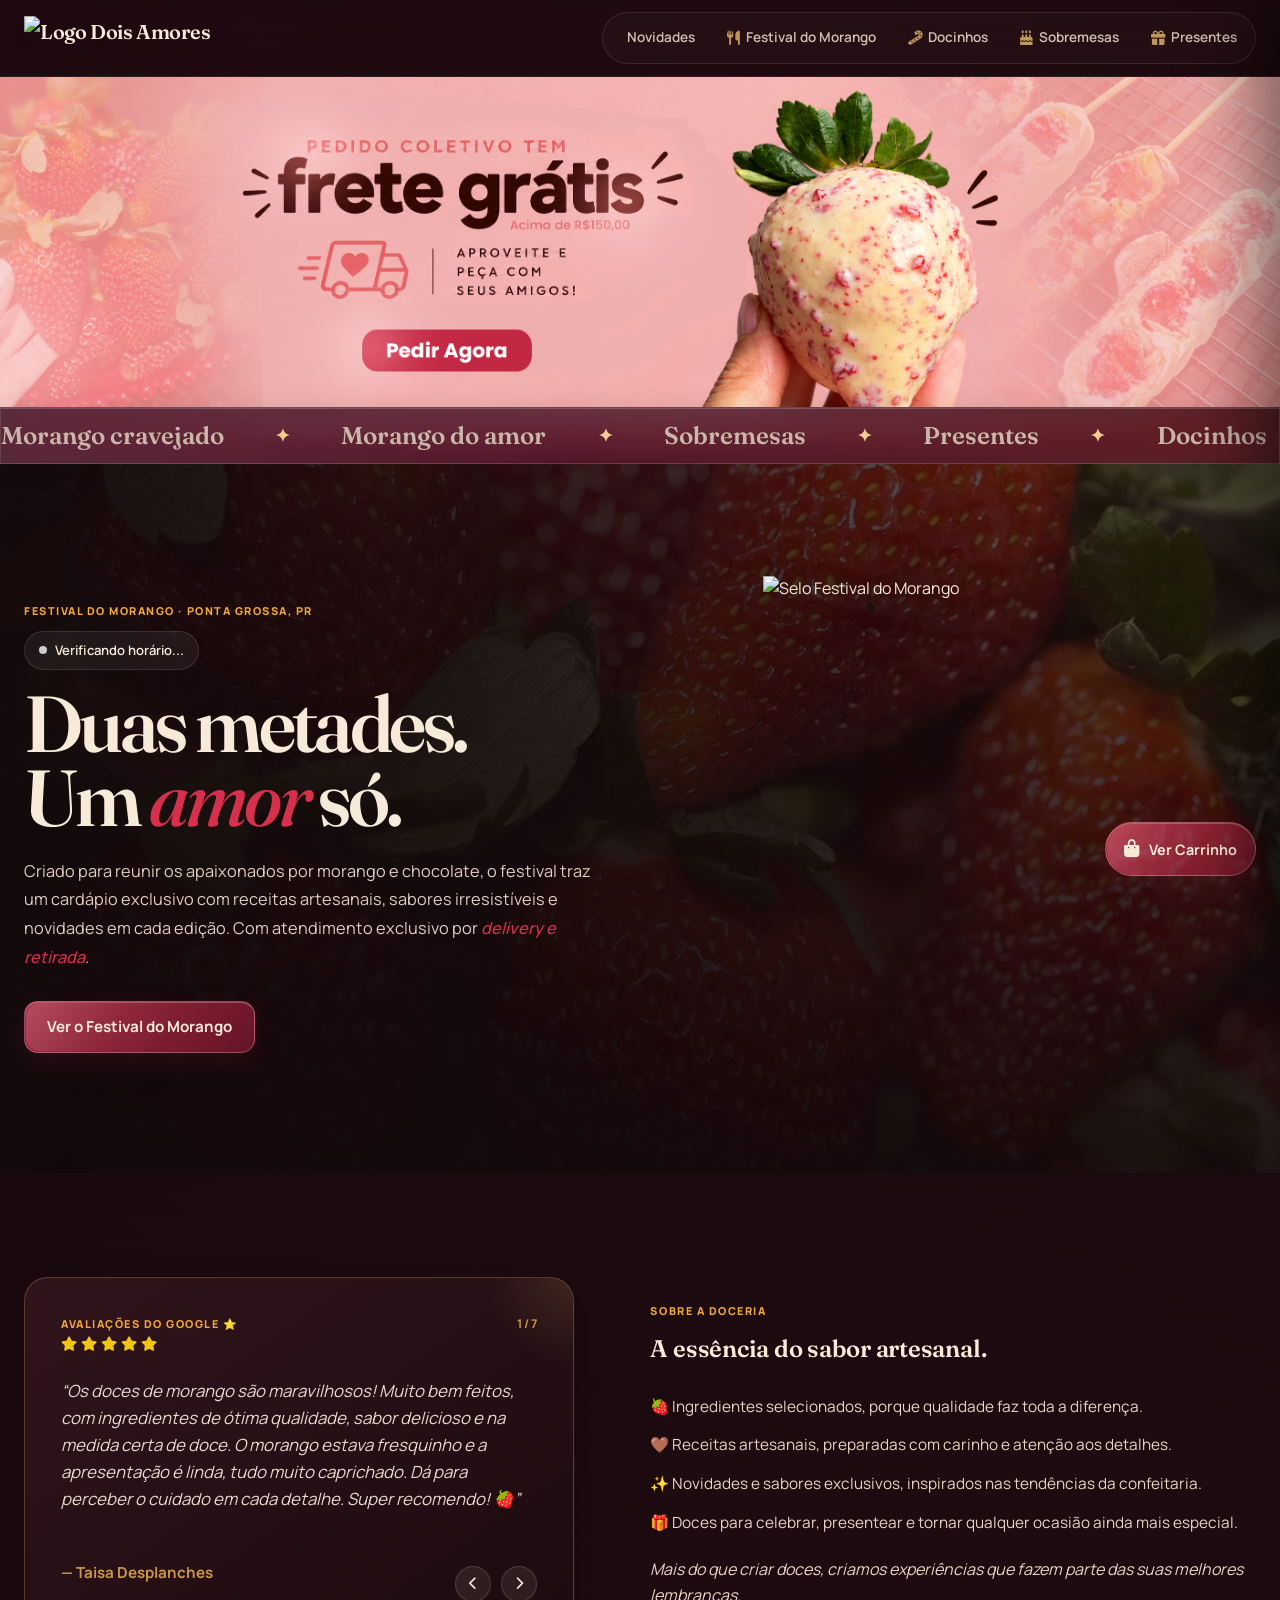
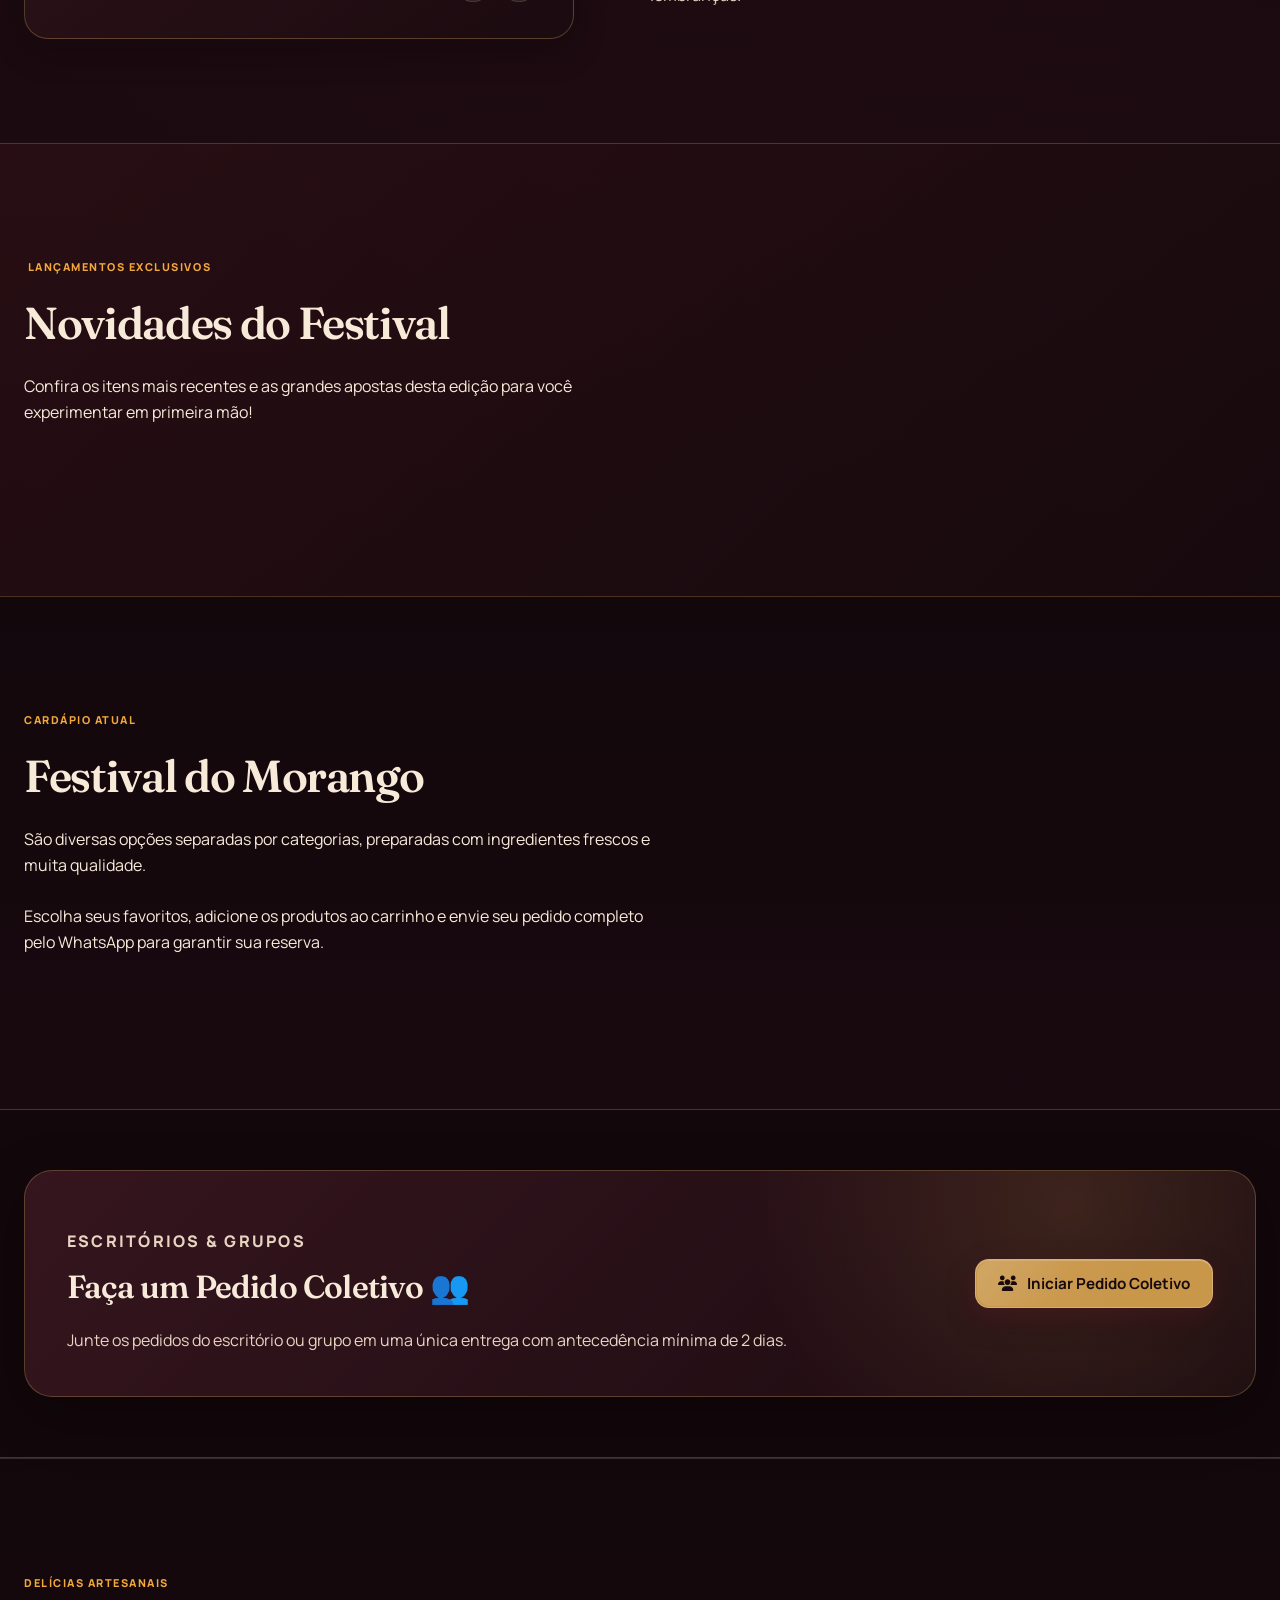
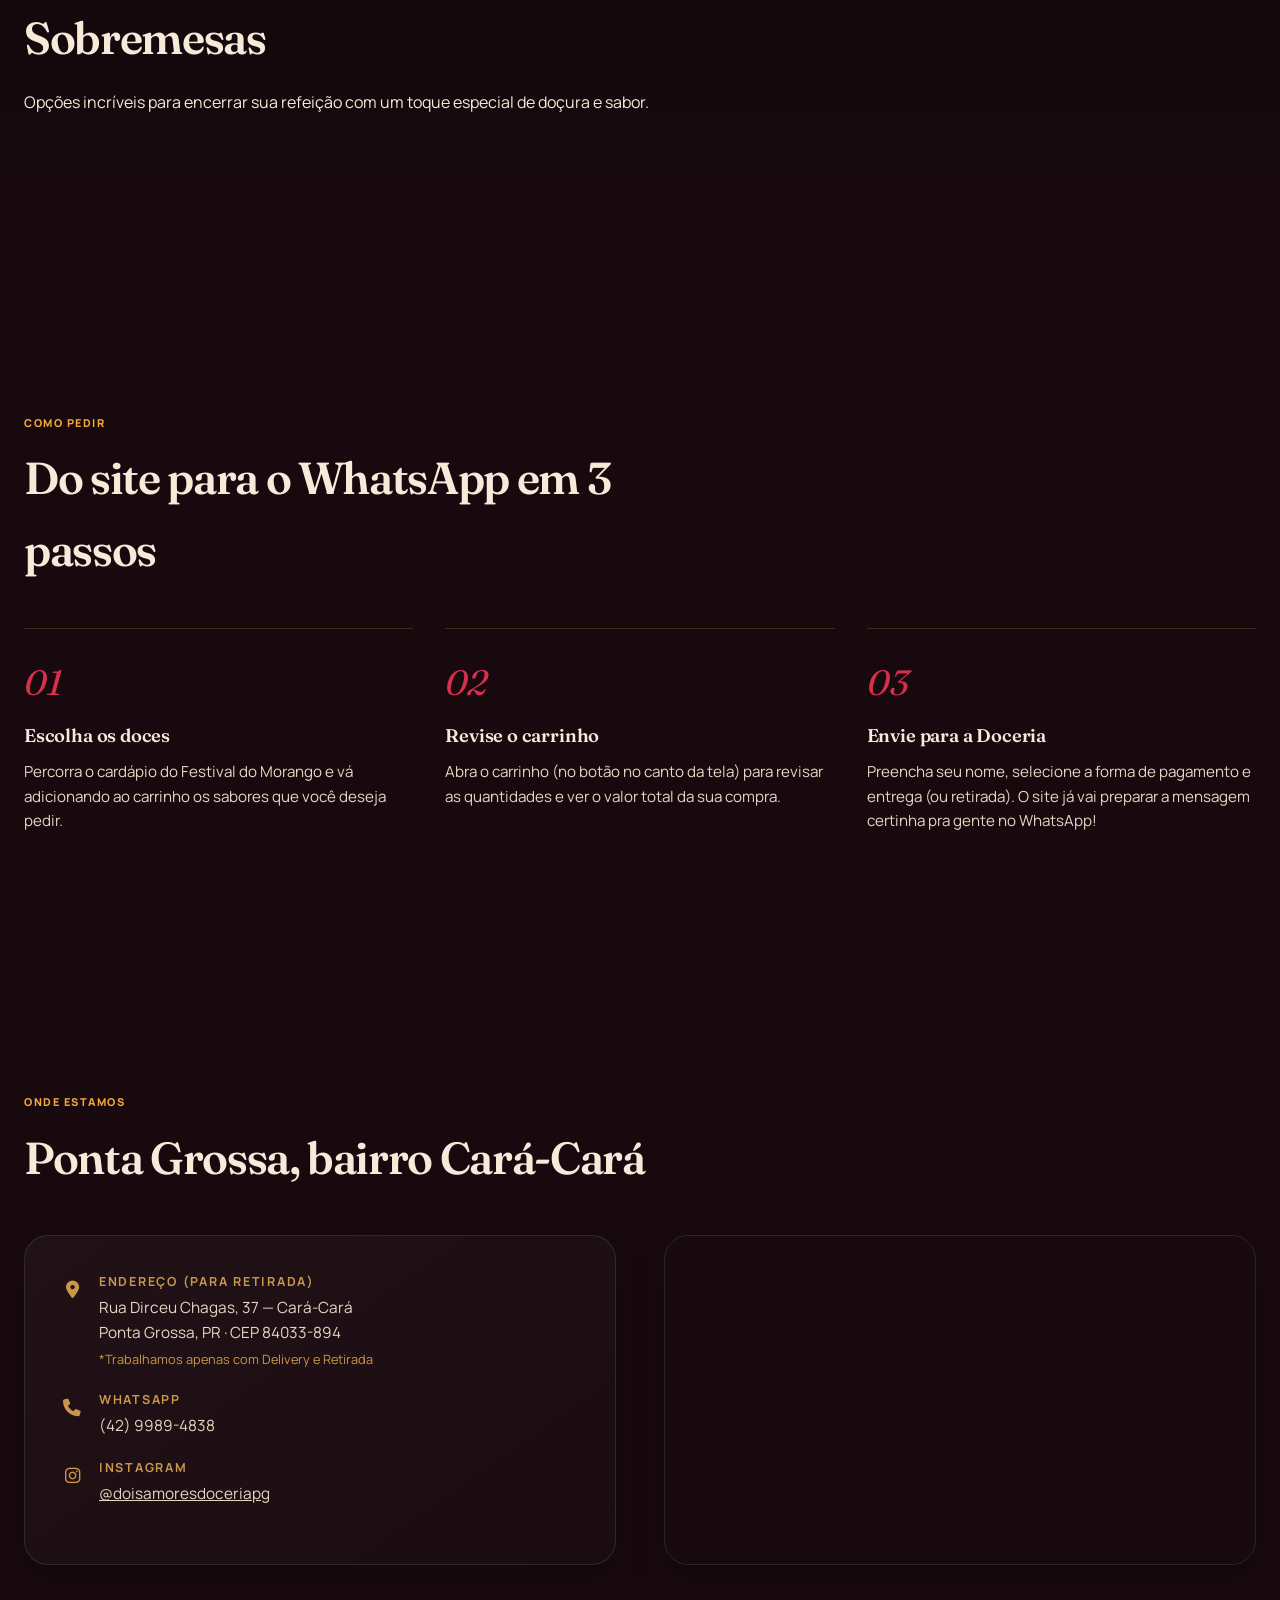
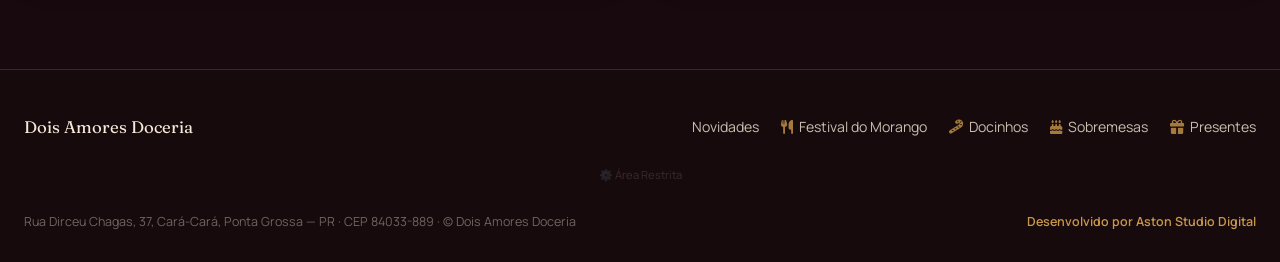
==== commit 278d8583: "Novidades: carrossel coverflow com giro automatico, setas, bolinhas e swipe Co-Authored-By: Claude S" ====
--- a/index.html
+++ b/index.html
@@ -10,7 +10,7 @@
 <link rel="preconnect" href="https://fonts.googleapis.com">
 <link rel="preconnect" href="https://fonts.gstatic.com" crossorigin>
 <link href="https://fonts.googleapis.com/css2?family=Fraunces:ital,opsz,wght@0,9..144,300;0,9..144,500;0,9..144,600;0,9..144,700;1,9..144,500;1,9..144,600&family=Manrope:wght@400;500;600;700;800&display=swap" rel="stylesheet">
-<link rel="stylesheet" href="css/style.css?v=20261021-1">
+<link rel="stylesheet" href="css/style.css?v=20261021-2">
 <link rel="stylesheet" href="css/painel-vinho.css?v=20261021-4">
 <script src="https://cdn.jsdelivr.net/npm/@supabase/supabase-js@2"></script>
 </head>
@@ -137,7 +137,7 @@
         <p>Confira os itens mais recentes e as grandes apostas desta edição para você experimentar em primeira mão!</p>
       </div>
     </div>
-    <div class="novidades-grid" id="novidades-grid"></div>
+    <div class="nv-carousel" id="novidades-grid"></div>
   </div>
 </section>
 
@@ -1204,7 +1204,7 @@
 <script src="js/00-supabase.js"></script>
 <script src="js/00-utils.js"></script>
 <script src="js/01-core.js"></script>
-<script src="js/02-catalogo.js?v=20261020-1"></script>
+<script src="js/02-catalogo.js?v=20261021-2"></script>
 <script src="js/03-coletivos.js?v=20261010-2"></script>
 <script src="js/04-admin-manual.js?v=20261010-5"></script>
 <script src="js/05-pedidos.js?v=20261003-1"></script>
--- a/css/style.css
+++ b/css/style.css
@@ -833,3 +833,53 @@
   .admin-main-content { min-width: 0; }
   .admin-overview-panels { grid-template-columns: minmax(0, 1fr); }
 }
+
+/* ===== Carrossel de Novidades (coverflow) ===== */
+.nv-carousel{position:relative;margin-top:38px;padding:8px 0 4px}
+.nv-stage{position:relative;height:470px;perspective:1500px;outline:none;touch-action:pan-y;user-select:none;-webkit-user-select:none}
+.nv-stage:focus-visible{outline:2px solid var(--ouro);outline-offset:6px;border-radius:24px}
+.nv-card{position:absolute;top:18px;left:50%;width:290px;height:420px;margin-left:-145px;border-radius:28px;overflow:hidden;cursor:pointer;
+  border:1px solid rgba(255,255,255,.22);background:#2a0f14;box-shadow:0 26px 60px rgba(0,0,0,.55),inset 0 1px 0 rgba(255,255,255,.2);
+  transition:transform .65s cubic-bezier(.22,.8,.28,1),opacity .55s ease,filter .55s ease;will-change:transform;backface-visibility:hidden;
+  opacity:0;pointer-events:none;transform:translateX(0) scale(.6)}
+.nv-card[data-o="0"]{opacity:1;pointer-events:auto;cursor:default;z-index:5;transform:translateX(0) translateZ(60px) scale(1.06);border-color:rgba(243,168,59,.65);box-shadow:0 34px 80px rgba(0,0,0,.6),0 0 0 1px rgba(243,168,59,.25),inset 0 1px 0 rgba(255,255,255,.25)}
+.nv-card[data-o="1"],.nv-card[data-o="-1"]{opacity:.92;pointer-events:auto;z-index:4;filter:brightness(.78) saturate(.9)}
+.nv-card[data-o="1"]{transform:translateX(255px) rotateY(-30deg) scale(.88)}
+.nv-card[data-o="-1"]{transform:translateX(-255px) rotateY(30deg) scale(.88)}
+.nv-card[data-o="2"],.nv-card[data-o="-2"]{opacity:.7;pointer-events:auto;z-index:3;filter:brightness(.6) saturate(.8)}
+.nv-card[data-o="2"]{transform:translateX(450px) rotateY(-40deg) scale(.74)}
+.nv-card[data-o="-2"]{transform:translateX(-450px) rotateY(40deg) scale(.74)}
+.nv-card:not([data-o="0"]):hover{filter:brightness(.95) saturate(1)}
+.nv-img{position:absolute;inset:0;width:100%;height:100%;object-fit:cover;pointer-events:none}
+.nv-card .tag-novidade{position:absolute;top:14px;left:14px;z-index:2}
+.nv-info{position:absolute;left:0;right:0;bottom:0;padding:54px 18px 18px;text-align:center;color:var(--creme);
+  background:linear-gradient(180deg,rgba(20,6,12,0) 0%,rgba(20,6,12,.78) 38%,rgba(20,6,12,.95) 100%);backdrop-filter:blur(3px);-webkit-backdrop-filter:blur(3px)}
+.nv-info h3{margin:0;font-family:'Fraunces',serif;font-size:1.12rem;font-weight:600;line-height:1.25;text-shadow:0 2px 10px rgba(0,0,0,.6)}
+.nv-info .item-price{margin-top:6px;font-size:1.2rem;color:#f6c377;text-shadow:0 2px 10px rgba(0,0,0,.6)}
+.nv-order{display:none;margin:12px auto 0;width:100%;align-items:center;justify-content:center;gap:6px;font:700 .78rem/1 'Manrope',sans-serif;letter-spacing:.03em;text-transform:uppercase;color:#fff;
+  background:linear-gradient(135deg,#e0305e,#b01c48);border:1px solid rgba(255,255,255,.25);border-radius:999px;padding:11px 16px;cursor:pointer;box-shadow:0 10px 22px rgba(176,28,72,.38);transition:transform .2s,filter .2s}
+.nv-card[data-o="0"] .nv-order{display:inline-flex}
+.nv-order:hover:not(:disabled){transform:translateY(-2px);filter:brightness(1.1)}
+.nv-order:disabled{opacity:.55;cursor:not-allowed}
+.nv-card.esgotado-card .nv-img{filter:grayscale(.6)}
+.nv-arrow{position:absolute;top:50%;margin-top:-34px;z-index:10;width:48px;height:48px;border-radius:50%;display:grid;place-items:center;font-size:1rem;color:var(--creme);cursor:pointer;
+  background:linear-gradient(145deg,rgba(255,255,255,.16),rgba(255,255,255,.05));border:1px solid rgba(255,255,255,.22);backdrop-filter:blur(10px);-webkit-backdrop-filter:blur(10px);
+  box-shadow:0 10px 24px rgba(0,0,0,.4);transition:background .2s,transform .2s,border-color .2s}
+.nv-arrow:hover{background:linear-gradient(145deg,rgba(243,168,59,.45),rgba(176,108,40,.35));border-color:rgba(243,168,59,.7);transform:scale(1.07)}
+.nv-prev{left:max(0px,calc(50% - 640px))}.nv-next{right:max(0px,calc(50% - 640px))}
+.nv-dots{display:flex;justify-content:center;gap:9px;margin-top:6px;flex-wrap:wrap}
+.nv-dot{width:9px;height:9px;padding:0;border-radius:99px;border:0;background:rgba(255,255,255,.28);cursor:pointer;transition:width .3s,background .3s}
+.nv-dot.ativo{width:30px;background:var(--ouro)}
+@media(max-width:900px){.nv-card[data-o="2"],.nv-card[data-o="-2"]{opacity:0;pointer-events:none}.nv-card[data-o="1"]{transform:translateX(215px) rotateY(-30deg) scale(.86)}.nv-card[data-o="-1"]{transform:translateX(-215px) rotateY(30deg) scale(.86)}}
+@media(max-width:620px){
+  .nv-stage{height:420px}
+  .nv-card{width:236px;height:360px;margin-left:-118px;top:14px;border-radius:24px}
+  .nv-card[data-o="0"]{transform:translateX(0) translateZ(40px) scale(1.04)}
+  .nv-card[data-o="1"]{transform:translateX(150px) rotateY(-32deg) scale(.84)}
+  .nv-card[data-o="-1"]{transform:translateX(-150px) rotateY(32deg) scale(.84)}
+  .nv-info h3{font-size:1rem}.nv-info .item-price{font-size:1.08rem}
+  .nv-carousel{padding-bottom:46px}
+  .nv-arrow{width:42px;height:42px;margin-top:0;top:auto;bottom:-2px}.nv-prev{left:calc(50% - 118px)}.nv-next{right:calc(50% - 118px)}
+  .nv-dots{position:absolute;left:0;right:0;bottom:17px;margin:0}
+}
+@media(prefers-reduced-motion:reduce){.nv-card{transition:none}}
--- a/css/painel-vinho.css
+++ b/css/painel-vinho.css
@@ -196,3 +196,44 @@
 .pedido-coletivo-destaque{background:rgba(18,8,11,.68)}
 .steps,.local{background:rgba(27,11,16,.68)}
 .novidades-section{background:transparent}
+
+/* ---------- Dashboard da Gestão ---------- */
+.dash-kpis{display:grid;grid-template-columns:repeat(6,minmax(0,1fr));gap:16px;margin-bottom:18px}
+.dash-kpi{grid-column:span 2;position:relative;overflow:hidden;padding:20px 22px;border-radius:26px;background:var(--pv-card);border:1px solid var(--pv-line);box-shadow:var(--pv-shadow);backdrop-filter:blur(22px);-webkit-backdrop-filter:blur(22px)}
+.dash-kpi:nth-child(n+4){grid-column:span 3}
+.dash-kpi.gold{border-color:rgba(243,168,59,.42)}
+.dash-kpi::after{content:"";position:absolute;inset:auto -10% -60% -10%;height:70%;background:radial-gradient(ellipse at 50% 100%,rgba(243,168,59,.18),transparent 70%);pointer-events:none}
+.dash-kpi-label{display:block;font-weight:800;font-size:.78rem;letter-spacing:.13em;text-transform:uppercase;color:var(--pv-cream);margin-bottom:14px}
+.dash-kpi-main{display:flex;align-items:center;gap:14px;margin-bottom:12px;min-width:0}
+.dash-ico{flex:none;width:50px;height:50px;border-radius:50%;display:grid;place-items:center;font-size:1.25rem;color:var(--pv-gold);background:radial-gradient(circle at 35% 30%,rgba(243,168,59,.34),rgba(243,168,59,.10));border:1px solid rgba(243,168,59,.34);box-shadow:inset 0 1px 0 rgba(255,255,255,.2),0 8px 18px rgba(0,0,0,.28)}
+.dash-kpi-main strong{font-family:'Fraunces',serif;font-weight:600;font-size:clamp(1.5rem,2vw,2rem);color:var(--pv-cream);line-height:1.1;white-space:nowrap}
+.dash-kpi-main strong.txt{font-size:1.25rem;white-space:normal;overflow-wrap:anywhere}
+.dash-kpi-foot{font-size:.84rem;color:var(--pv-gold);display:flex;align-items:center;gap:8px;flex-wrap:wrap}
+.dash-kpi-foot.muted{color:var(--pv-dim)}
+.dash-grid{display:grid;grid-template-columns:repeat(2,minmax(0,1fr));gap:16px}
+.dash-grid .panel-head h4 i{margin-right:8px}
+.dash-columns{display:grid;grid-template-columns:repeat(6,1fr);gap:10px;align-items:end;height:230px;padding-top:6px}
+.dash-col{display:flex;flex-direction:column;align-items:center;gap:6px;height:100%;min-width:0}
+.dash-col-val{font-size:.68rem;color:var(--pv-dim);white-space:nowrap;font-variant-numeric:tabular-nums}
+.dash-col-bar{flex:1;width:100%;display:flex;align-items:flex-end;border-radius:12px;background:rgba(255,255,255,.04);overflow:hidden}
+.dash-col-bar i{display:block;width:100%;border-radius:12px 12px 0 0;background:linear-gradient(180deg,rgba(243,168,59,.55),rgba(176,108,40,.7))}
+.dash-col.current .dash-col-bar i{background:linear-gradient(180deg,#f6c377,#e0922f);box-shadow:0 0 18px rgba(243,168,59,.35)}
+.dash-col.current .dash-col-val,.dash-col.current .dash-col-label{color:var(--pv-gold-soft);font-weight:800}
+.dash-col-label{font-size:.76rem;color:var(--pv-dim);text-transform:uppercase;letter-spacing:.05em}
+.dash-bar-row{margin-bottom:14px}.dash-bar-row:last-child{margin-bottom:0}
+.dash-bar-top{display:flex;justify-content:space-between;gap:12px;font-size:.88rem;margin-bottom:6px}
+.dash-bar-name{overflow:hidden;text-overflow:ellipsis;white-space:nowrap}
+.dash-bar-top strong{color:var(--pv-gold);font-variant-numeric:tabular-nums;white-space:nowrap}
+.dash-bar{height:10px;border-radius:99px;background:rgba(255,255,255,.07);overflow:hidden}
+.dash-bar i{display:block;height:100%;border-radius:99px;background:linear-gradient(90deg,#b0682a,#f3a83b)}
+.dash-bar-row small{display:block;margin-top:5px;color:var(--pv-dim);font-size:.74rem}
+.dash-list{display:grid;gap:10px}
+.dash-li{display:flex;align-items:center;justify-content:space-between;gap:12px;padding:12px 16px;border-radius:16px;background:linear-gradient(120deg,rgba(255,255,255,.07),rgba(255,255,255,.02));border:1px solid var(--pv-line);color:var(--pv-cream);font-size:.9rem;text-align:left;width:100%}
+.dash-li small{display:block;margin-top:2px;color:var(--pv-dim);font-size:.74rem}
+.dash-li-btn{cursor:pointer;font:inherit;transition:border-color .2s,transform .2s}.dash-li-btn:hover{border-color:var(--pv-line-gold);transform:translateY(-1px)}
+.dash-li strong.money{color:var(--pv-gold)}
+.dash-empty{padding:30px 16px;text-align:center;color:var(--pv-dim);border:1px dashed rgba(243,168,59,.28);border-radius:18px;font-size:.88rem}
+@media(max-width:1100px){.dash-kpis{grid-template-columns:repeat(2,minmax(0,1fr))}.dash-kpi,.dash-kpi:nth-child(n+4){grid-column:auto}}
+@media(max-width:900px){.dash-grid{grid-template-columns:minmax(0,1fr)}}
+@media(max-width:600px){.dash-kpis{grid-template-columns:minmax(0,1fr)}.dash-columns{gap:6px}.dash-col-val{font-size:.58rem}}
+.dash-best{color:var(--pv-gold-soft)!important}
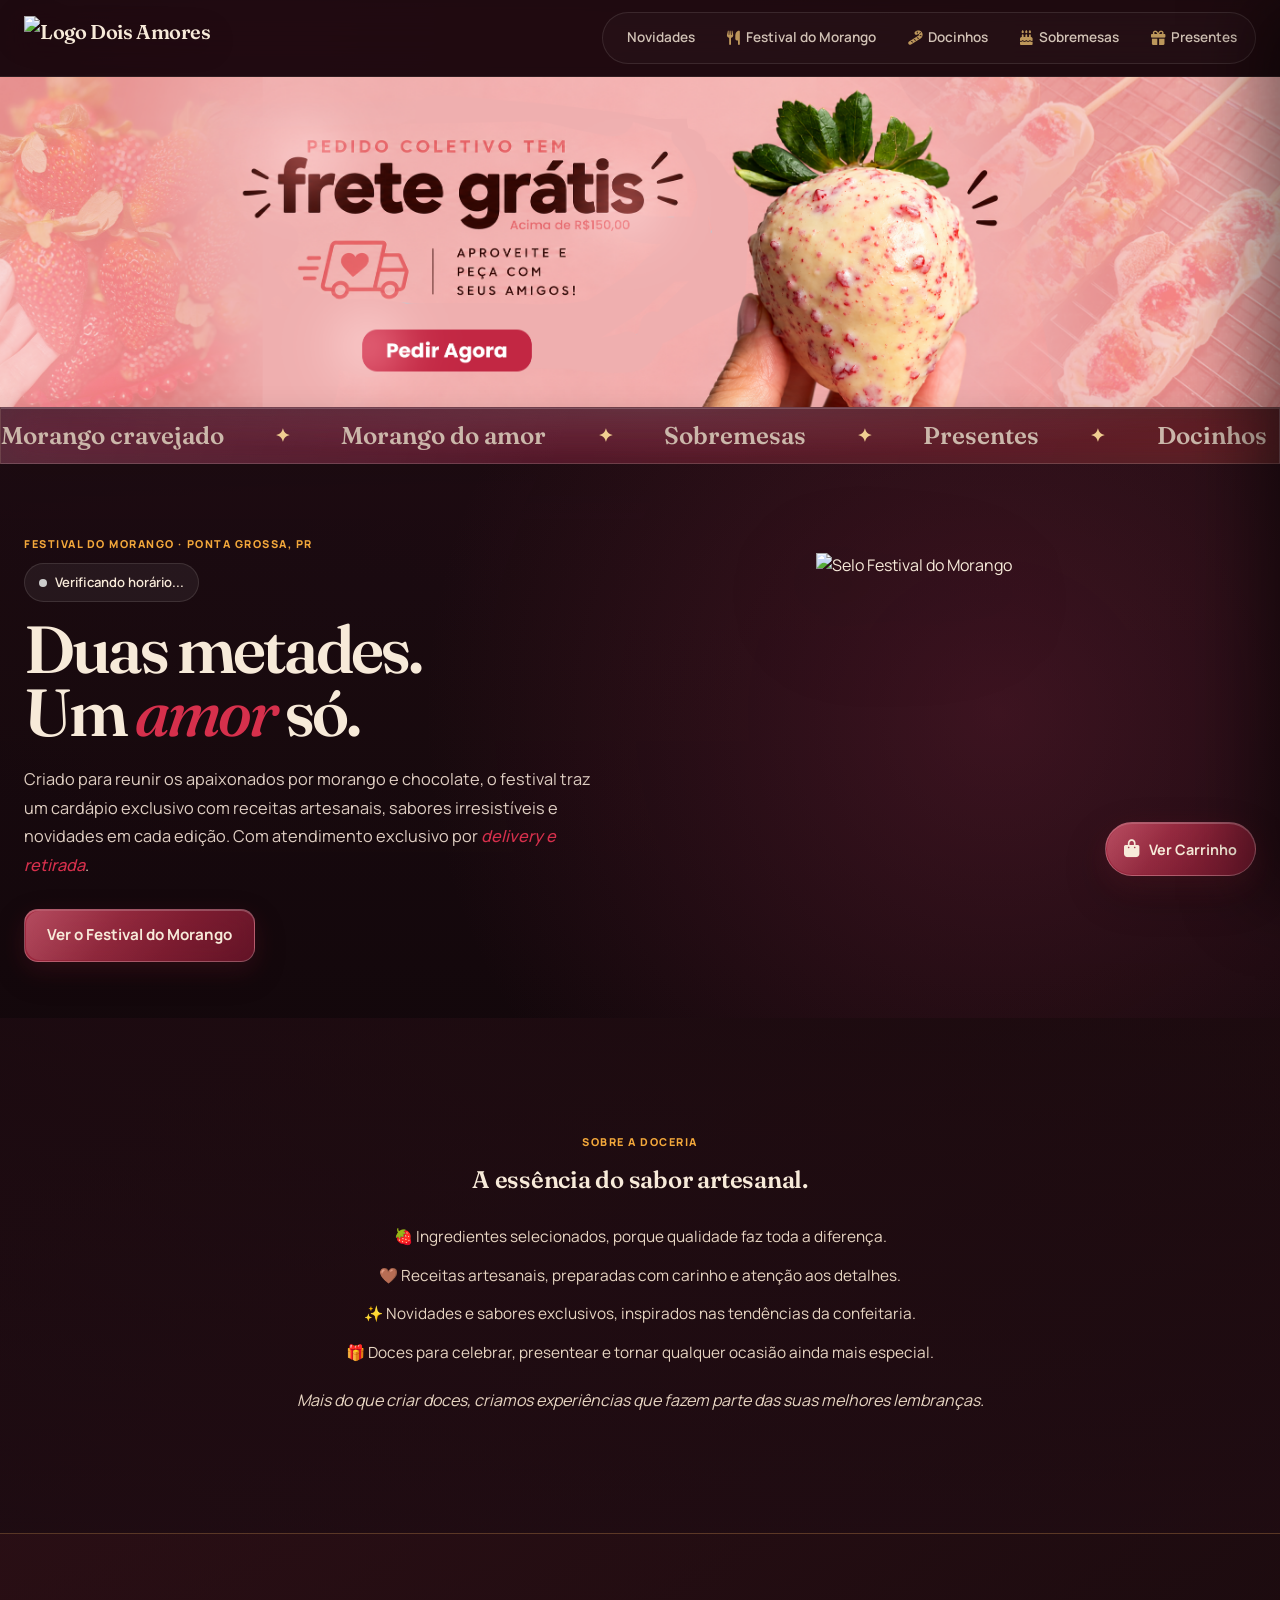
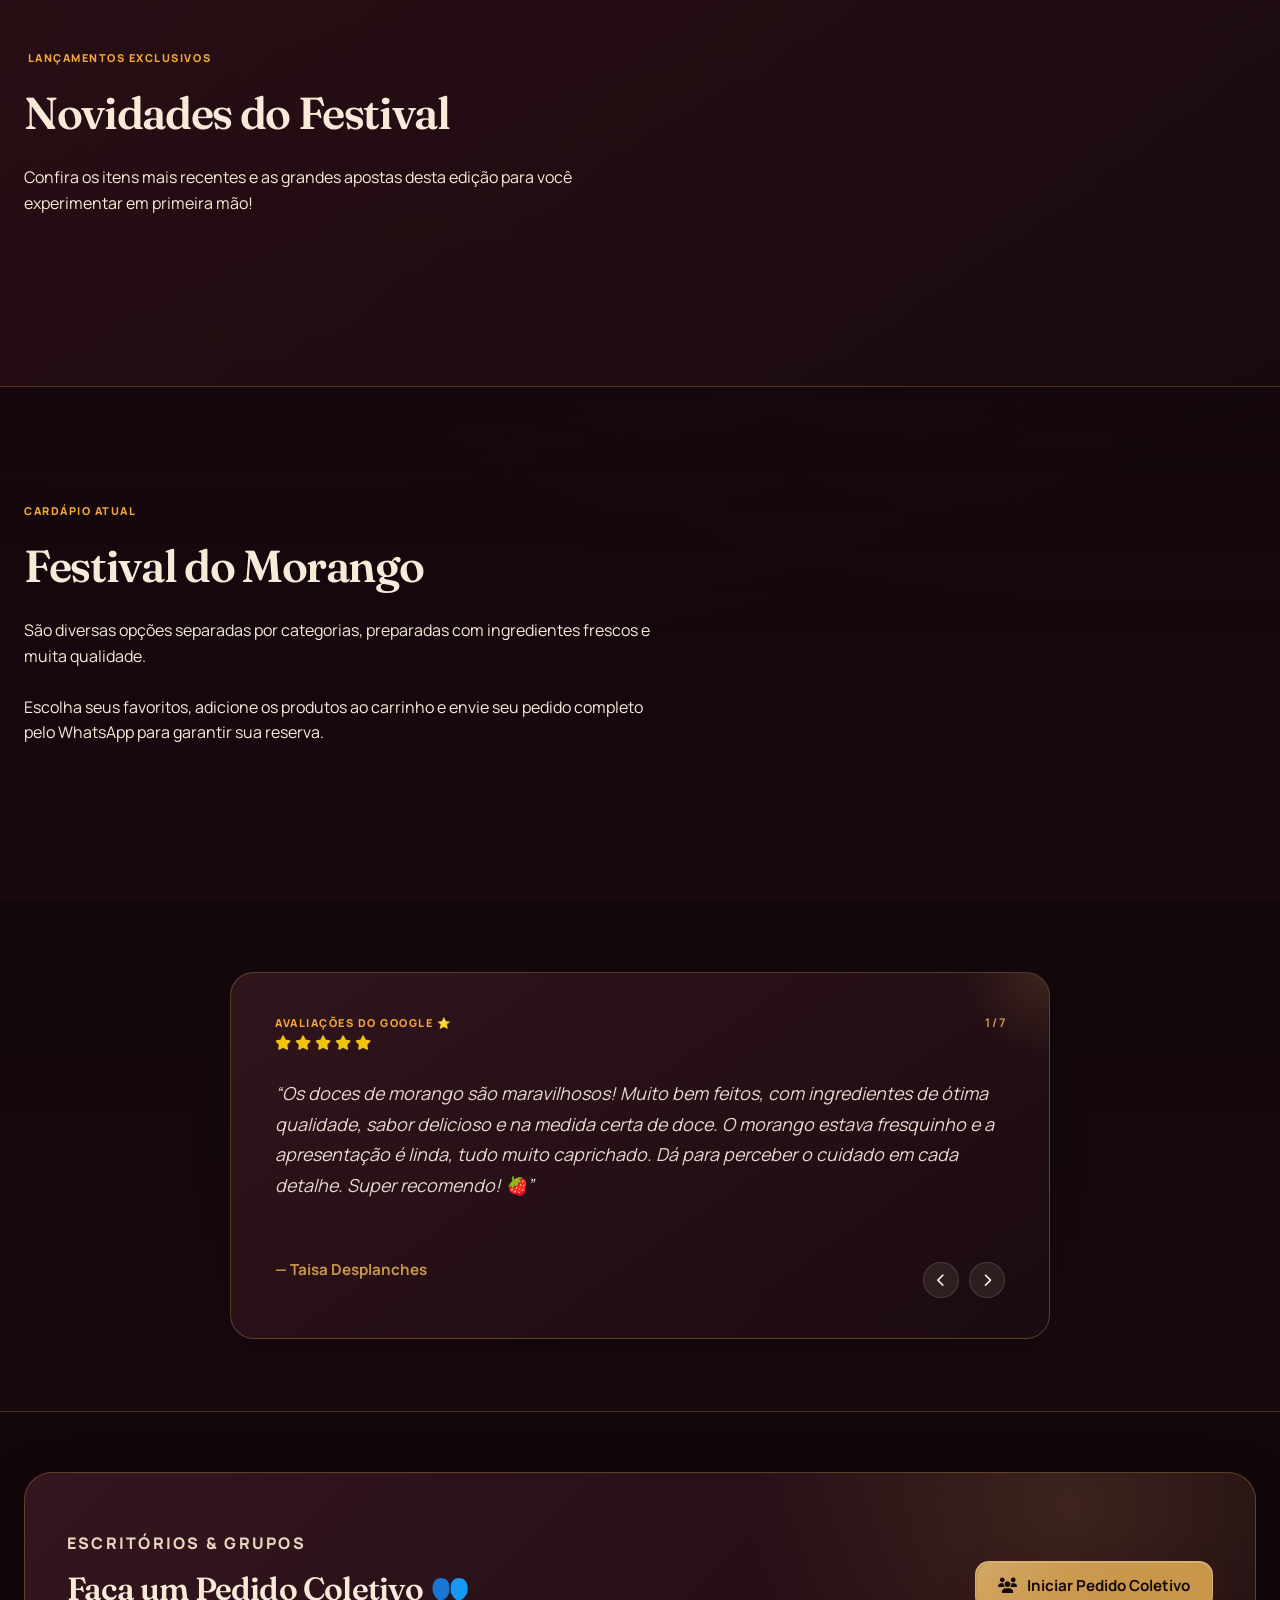
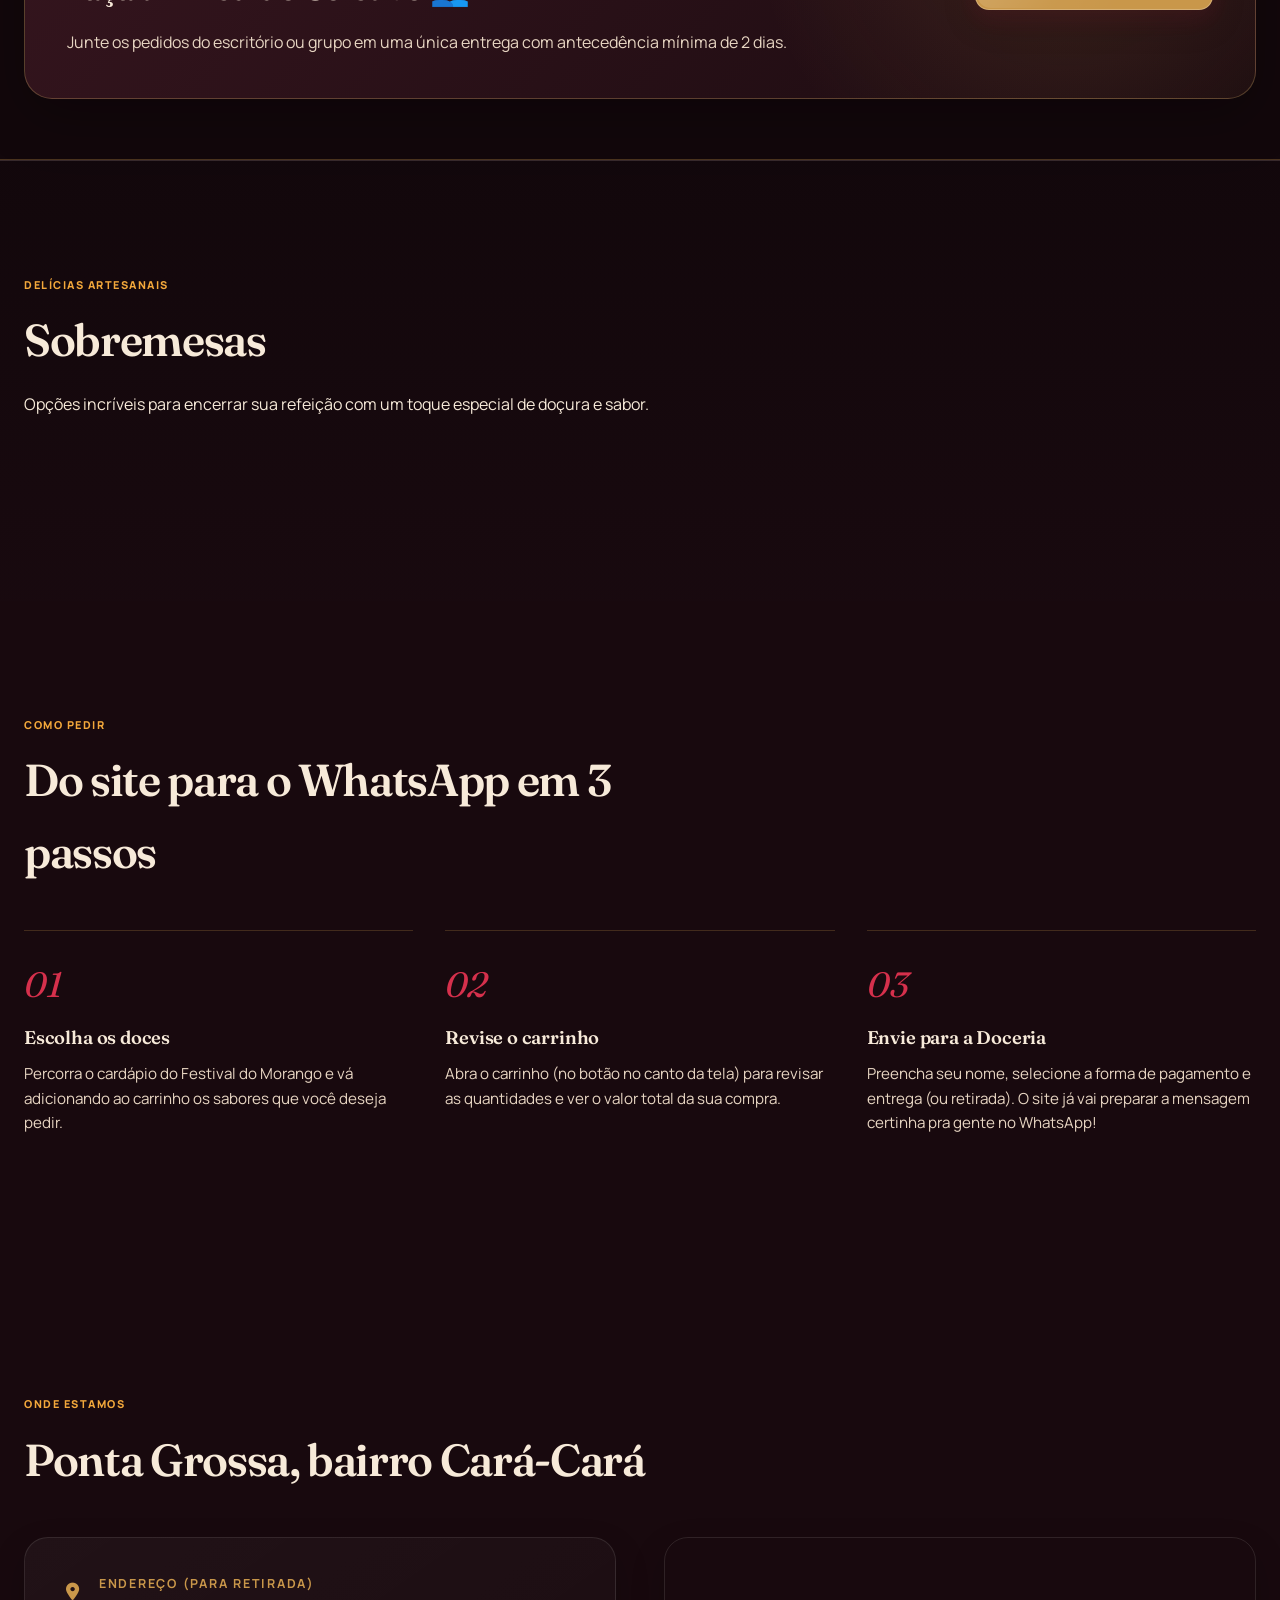
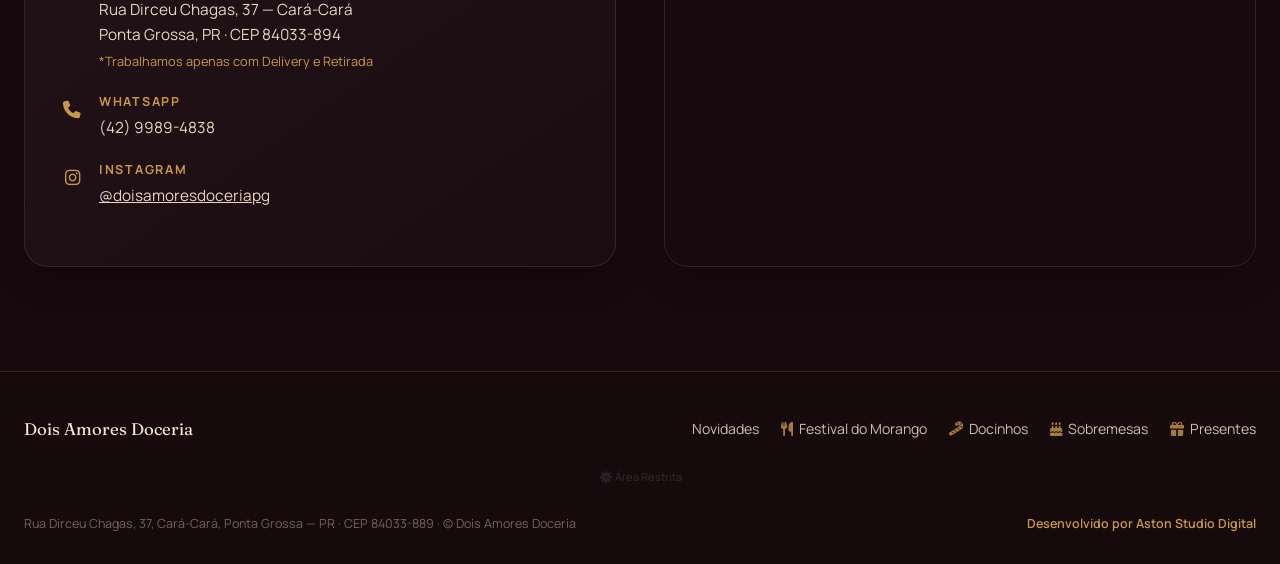
==== commit c0a7fab3: "Inicio mais enxuto sem fundo de morangos; avaliacoes em secao propria apos o cardapio Co-Authored-By" ====
--- a/index.html
+++ b/index.html
@@ -10,8 +10,8 @@
 <link rel="preconnect" href="https://fonts.googleapis.com">
 <link rel="preconnect" href="https://fonts.gstatic.com" crossorigin>
 <link href="https://fonts.googleapis.com/css2?family=Fraunces:ital,opsz,wght@0,9..144,300;0,9..144,500;0,9..144,600;0,9..144,700;1,9..144,500;1,9..144,600&family=Manrope:wght@400;500;600;700;800&display=swap" rel="stylesheet">
-<link rel="stylesheet" href="css/style.css?v=20261021-2">
-<link rel="stylesheet" href="css/painel-vinho.css?v=20261021-4">
+<link rel="stylesheet" href="css/style.css?v=20261021-3">
+<link rel="stylesheet" href="css/painel-vinho.css?v=20261021-5">
 <script src="https://cdn.jsdelivr.net/npm/@supabase/supabase-js@2"></script>
 </head>
 <body>
@@ -84,8 +84,57 @@
 </section>
 
 <section class="about" id="sobre">
-  <div class="wrap about-grid">
-    <div class="about-card">
+  <div class="wrap about-grid about-solo">
+    <div>
+      <p class="eyebrow">Sobre a doceria</p>
+      <h2>A essência do sabor artesanal.</h2>
+      <ul class="about-list">
+        <li>🍓 Ingredientes selecionados, porque qualidade faz toda a diferença.</li>
+        <li>🤎 Receitas artesanais, preparadas com carinho e atenção aos detalhes.</li>
+        <li>✨ Novidades e sabores exclusivos, inspirados nas tendências da confeitaria.</li>
+        <li>🎁 Doces para celebrar, presentear e tornar qualquer ocasião ainda mais especial.</li>
+      </ul>
+      <p style="margin-top:22px; color:var(--creme-dim); font-style: italic;">Mais do que criar doces, criamos experiências que fazem parte das suas melhores lembranças.</p>
+    </div>
+  </div>
+</section>
+
+<section class="novidades-section" id="novidades">
+  <div class="bg-video-container">
+    <video autoplay muted loop playsinline>
+      <source src="/video/morango_voando.mp4" type="video/mp4">
+    </video>
+    <div class="bg-video-overlay"></div>
+  </div>
+  <div class="wrap">
+    <div class="menu-top" style="margin-bottom: 0;">
+      <div class="section-head" style="margin-bottom:0;">
+        <p class="eyebrow"><i class="fa-solid fa-sparkles" style="color: var(--ouro);"></i> Lançamentos Exclusivos</p>
+        <h2>Novidades do Festival</h2>
+        <p>Confira os itens mais recentes e as grandes apostas desta edição para você experimentar em primeira mão!</p>
+      </div>
+    </div>
+    <div class="nv-carousel" id="novidades-grid"></div>
+  </div>
+</section>
+
+<section class="menu" id="cardapio">
+  <div class="wrap">
+    <div class="menu-top">
+      <div class="section-head" style="margin-bottom:0;">
+        <p class="eyebrow">Cardápio atual</p>
+        <h2>Festival do Morango</h2>
+        <p>São diversas opções separadas por categorias, preparadas com ingredientes frescos e muita qualidade.<br><br>Escolha seus favoritos, adicione os produtos ao carrinho e envie seu pedido completo pelo WhatsApp para garantir sua reserva.</p>
+      </div>
+    </div>
+    
+    <div id="menu-categorias-container"></div>
+  </div>
+</section>
+
+<section class="avaliacoes-section" id="avaliacoes">
+  <div class="wrap">
+    <div class="about-card avaliacoes-card">
       <div style="display: flex; justify-content: space-between; align-items: center; margin-bottom: 4px;">
         <span class="eyebrow">Avaliações do Google ⭐</span>
         <span id="review-counter" style="font-size: 0.75rem; color: var(--ouro); font-weight: bold;">1 / 7</span>
@@ -107,51 +156,6 @@
         </div>
       </div>
     </div>
-    
-    <div>
-      <p class="eyebrow">Sobre a doceria</p>
-      <h2>A essência do sabor artesanal.</h2>
-      <ul class="about-list">
-        <li>🍓 Ingredientes selecionados, porque qualidade faz toda a diferença.</li>
-        <li>🤎 Receitas artesanais, preparadas com carinho e atenção aos detalhes.</li>
-        <li>✨ Novidades e sabores exclusivos, inspirados nas tendências da confeitaria.</li>
-        <li>🎁 Doces para celebrar, presentear e tornar qualquer ocasião ainda mais especial.</li>
-      </ul>
-      <p style="margin-top:22px; color:var(--creme-dim); font-style: italic;">Mais do que criar doces, criamos experiências que fazem parte das suas melhores lembranças.</p>
-    </div>
-  </div>
-</section>
-
-<section class="novidades-section" id="novidades">
-  <div class="bg-video-container">
-    <video autoplay muted loop playsinline>
-      <source src="/video/morango_voando.mp4" type="video/mp4">
-    </video>
-    <div class="bg-video-overlay"></div>
-  </div>
-  <div class="wrap">
-    <div class="menu-top" style="margin-bottom: 0;">
-      <div class="section-head" style="margin-bottom:0;">
-        <p class="eyebrow"><i class="fa-solid fa-sparkles" style="color: var(--ouro);"></i> Lançamentos Exclusivos</p>
-        <h2>Novidades do Festival</h2>
-        <p>Confira os itens mais recentes e as grandes apostas desta edição para você experimentar em primeira mão!</p>
-      </div>
-    </div>
-    <div class="nv-carousel" id="novidades-grid"></div>
-  </div>
-</section>
-
-<section class="menu" id="cardapio">
-  <div class="wrap">
-    <div class="menu-top">
-      <div class="section-head" style="margin-bottom:0;">
-        <p class="eyebrow">Cardápio atual</p>
-        <h2>Festival do Morango</h2>
-        <p>São diversas opções separadas por categorias, preparadas com ingredientes frescos e muita qualidade.<br><br>Escolha seus favoritos, adicione os produtos ao carrinho e envie seu pedido completo pelo WhatsApp para garantir sua reserva.</p>
-      </div>
-    </div>
-    
-    <div id="menu-categorias-container"></div>
   </div>
 </section>
 
--- a/css/style.css
+++ b/css/style.css
@@ -92,7 +92,7 @@
 
   .hero{
     position: relative; padding: 96px 24px 84px; overflow: hidden;
-    background: linear-gradient(180deg, rgba(42, 15, 20, 0.85) 0%, rgba(23, 10, 13, 0.92) 100%), url('../images/bg.jpeg');
+    background: linear-gradient(180deg, rgba(42, 15, 20, 0.85) 0%, rgba(23, 10, 13, 0.92) 100%);
     background-size: cover; background-position: center; background-repeat: no-repeat;
   }
   .hero-grid{ max-width:var(--maxw); margin:0 auto; display:grid; grid-template-columns:1.15fr 0.85fr; gap:56px; align-items:center; }
@@ -633,7 +633,7 @@
 html{scroll-padding-top:86px}body{background:radial-gradient(circle at 15% -5%,rgba(214,48,76,.10),transparent 32%),radial-gradient(circle at 90% 18%,rgba(201,151,74,.07),transparent 28%),var(--surface-0)}.wrap{max-width:1320px}
 header{background:rgba(18,8,11,.78);border-bottom:1px solid rgba(255,248,240,.08);backdrop-filter:blur(18px) saturate(130%);-webkit-backdrop-filter:blur(18px) saturate(130%)}.nav{min-height:72px;padding:12px 24px}.brand{font-size:1.25rem;letter-spacing:-.02em}.brand img{height:44px;filter:drop-shadow(0 6px 14px rgba(0,0,0,.28))}.navlinks{gap:6px;padding:5px;border:1px solid var(--border-soft);border-radius:999px;background:rgba(255,255,255,.025)}.navlinks a{padding:9px 13px;border-radius:999px;opacity:.82;transition:background .2s ease,color .2s ease,opacity .2s ease,transform .2s ease}.navlinks a:hover{background:rgba(201,151,74,.10);color:var(--cream-soft);opacity:1;transform:translateY(-1px)}.navlinks a i{color:var(--gold-soft)}
 .btn{min-height:48px;padding:13px 22px;border-radius:14px;background:linear-gradient(135deg,var(--berry),#c92948);box-shadow:0 12px 28px rgba(214,48,76,.20)}.btn:hover{background:linear-gradient(135deg,#eb4864,#c92948);box-shadow:0 16px 34px rgba(214,48,76,.28)}.btn.ghost{background:rgba(255,255,255,.025);border-color:var(--border-soft)}.btn.ghost:hover{background:rgba(201,151,74,.08);border-color:var(--border-gold)}
-.hero{min-height:650px;padding:112px 24px 104px;background:linear-gradient(90deg,rgba(18,8,11,.96) 0%,rgba(18,8,11,.80) 43%,rgba(18,8,11,.46) 100%),linear-gradient(180deg,rgba(42,15,20,.28),rgba(18,8,11,.90)),url('../images/bg.jpeg');background-size:cover;background-position:center}.hero-grid{gap:72px}.hero h1{font-size:clamp(3rem,6.2vw,5.5rem);line-height:.94;letter-spacing:-.045em;max-width:760px}.hero p.lede{font-size:1.02rem;line-height:1.75;color:#dfcec2;max-width:58ch}.hero-ctas{margin-top:30px}.status-loja{background:rgba(255,255,255,.055);border-color:rgba(255,255,255,.11);padding:8px 14px}.hero-visual{filter:drop-shadow(0 25px 55px rgba(0,0,0,.35))}.hero-selo-container{width:min(100%,500px)}
+.hero{min-height:0;padding:60px 24px 56px;background:radial-gradient(circle at 78% 45%,rgba(130,40,66,.34),transparent 55%),linear-gradient(180deg,rgba(26,10,16,.94),rgba(18,8,11,.96))}.hero-grid{gap:56px}.hero h1{font-size:clamp(2.8rem,5.2vw,4.5rem);line-height:.94;letter-spacing:-.045em;max-width:760px}.hero p.lede{font-size:1.02rem;line-height:1.75;color:#dfcec2;max-width:58ch}.hero-ctas{margin-top:30px}.status-loja{background:rgba(255,255,255,.055);border-color:rgba(255,255,255,.11);padding:8px 14px}.hero-visual{filter:drop-shadow(0 25px 55px rgba(0,0,0,.35))}.hero-selo-container{width:min(100%,380px)}
 section{padding:104px 0}.section-head{margin-bottom:42px}.section-head h2{font-size:clamp(1.9rem,3.5vw,2.8rem);letter-spacing:-.03em}.eyebrow{font-size:.68rem;letter-spacing:.20em;color:var(--gold-soft)}
 .about{background:linear-gradient(180deg,var(--surface-0),var(--surface-1))}.about-grid{gap:76px}.about-card{background:linear-gradient(145deg,rgba(50,21,29,.96),rgba(27,11,16,.96));border:1px solid var(--border-gold);border-radius:var(--radius-lg);padding:36px;box-shadow:var(--shadow-card);overflow:hidden}.about-card:before{content:"";position:absolute;width:180px;height:180px;border-radius:50%;right:-90px;top:-90px;background:radial-gradient(circle,rgba(201,151,74,.16),transparent 68%);pointer-events:none}.review-text{font-size:1.05rem;color:#e7d8ce}
 .banner-coletivo-section{padding:28px 0 20px;background:var(--surface-0)}.banner-coletivo-link{border:1px solid rgba(201,151,74,.22);border-radius:var(--radius-lg);box-shadow:var(--shadow-soft);transition:transform .25s ease,box-shadow .25s ease,border-color .25s ease}.banner-coletivo-link:hover{transform:translateY(-2px);border-color:rgba(201,151,74,.48);box-shadow:0 24px 60px rgba(0,0,0,.34)}
@@ -648,7 +648,7 @@
 .admin-input-txt,.admin-input-qtd,.estoque-control{border-color:var(--border-soft);border-radius:11px;background:rgba(255,255,255,.035)}.admin-input-txt:focus,.admin-input-qtd:focus,.estoque-control:focus{border-color:var(--gold-soft);box-shadow:0 0 0 3px rgba(201,151,74,.10);outline:none}.btn-sm{border-radius:10px;padding:8px 13px}button,a,input,select,textarea{font-family:inherit}:focus-visible{outline:2px solid var(--gold-soft);outline-offset:3px}
 @media (prefers-reduced-motion:reduce){html{scroll-behavior:auto}*,*::before,*::after{animation-duration:.01ms!important;animation-iteration-count:1!important;transition-duration:.01ms!important}}
 @media (max-width:900px){.nav{min-height:auto;padding:11px 18px}.navlinks{width:100%;overflow-x:auto;justify-content:flex-start;flex-wrap:nowrap;border-radius:14px;padding:4px;scrollbar-width:none}.navlinks::-webkit-scrollbar{display:none}.navlinks a{white-space:nowrap;font-size:.78rem}.hero{min-height:auto;padding:82px 22px 76px}.hero-grid{gap:35px}.hero-visual{order:-1}.hero-selo-container{width:min(78vw,380px)}.about-grid{gap:34px}section{padding:82px 0}.admin-modal-overlay{padding:8px}.admin-dashboard-layout{height:96vh;border-radius:20px}.admin-body-scroll{padding:20px 16px}}
-@media (max-width:600px){.wrap{padding-left:17px;padding-right:17px}.brand{font-size:1.12rem}.brand img{height:38px}.hero{padding:62px 18px 66px}.hero h1{font-size:clamp(2.7rem,15vw,4rem)}.hero p.lede{font-size:.96rem}.hero-ctas{flex-direction:column;align-items:stretch}.hero-ctas .btn{justify-content:center;width:100%}.item-card{padding:14px;border-radius:17px}.item-photo{border-radius:13px}.coletivo-destaque-card{padding:28px 22px;border-radius:22px}.float-wa{right:14px;bottom:14px;min-height:50px;padding:0 15px}.float-wa span{font-size:.85rem}.cart-sidebar{max-width:100%}.custom-modal{padding:22px;border-radius:18px}.admin-topbar{padding:12px 14px}.admin-body-scroll{padding:16px 12px}.admin-card-box{padding:18px}.stats-grid{grid-template-columns:repeat(2,minmax(0,1fr))}.stat-card{padding:16px}.stat-card-value{font-size:1.55rem}}
+@media (max-width:600px){.wrap{padding-left:17px;padding-right:17px}.brand{font-size:1.12rem}.brand img{height:38px}.hero{padding:40px 18px 44px}.hero h1{font-size:clamp(2.7rem,15vw,4rem)}.hero p.lede{font-size:.96rem}.hero-ctas{flex-direction:column;align-items:stretch}.hero-ctas .btn{justify-content:center;width:100%}.item-card{padding:14px;border-radius:17px}.item-photo{border-radius:13px}.coletivo-destaque-card{padding:28px 22px;border-radius:22px}.float-wa{right:14px;bottom:14px;min-height:50px;padding:0 15px}.float-wa span{font-size:.85rem}.cart-sidebar{max-width:100%}.custom-modal{padding:22px;border-radius:18px}.admin-topbar{padding:12px 14px}.admin-body-scroll{padding:16px 12px}.admin-card-box{padding:18px}.stats-grid{grid-template-columns:repeat(2,minmax(0,1fr))}.stat-card{padding:16px}.stat-card-value{font-size:1.55rem}}
 @media (max-width:390px){.stats-grid{grid-template-columns:1fr}.float-wa span{display:none}.float-wa{width:52px;padding:0;justify-content:center}}
 .admin-login-overlay{z-index:400}.admin-login-modal{position:relative;width:min(460px,100%);padding:42px;border-radius:30px;text-align:center;background:linear-gradient(145deg,rgba(255,255,255,.10),rgba(255,255,255,.035));border:1px solid rgba(255,255,255,.16);box-shadow:0 20px 55px rgba(0,0,0,.30),inset 0 1px 0 rgba(255,255,255,.13);backdrop-filter:blur(22px) saturate(145%);-webkit-backdrop-filter:blur(22px) saturate(145%)}.admin-login-mark{width:62px;height:62px;border-radius:20px;margin:0 auto 20px;display:grid;place-items:center;background:linear-gradient(135deg,rgba(214,170,96,.9),rgba(170,102,35,.55));box-shadow:inset 0 1px 0 rgba(255,255,255,.3),0 15px 30px rgba(0,0,0,.22);font-size:1.45rem;color:var(--creme)}.admin-login-eyebrow{font-size:.68rem;letter-spacing:.15em;color:#f0ce91;font-weight:800;text-transform:uppercase}.admin-login-modal h1{font-family:'Fraunces',serif;font-size:3.1rem;line-height:.94;letter-spacing:-.04em;margin:14px 0}.admin-login-modal h1 em{color:#f0ce91;font-style:italic}.admin-login-modal>p:not(.admin-login-error){color:var(--creme-dim);line-height:1.7;margin:0 auto 22px;max-width:36ch}.admin-login-field{text-align:left;margin-bottom:12px}.admin-login-field label{display:block;color:var(--creme-dim);font-size:.73rem;margin-bottom:7px}.admin-login-input{width:100%;min-height:44px;padding:11px 12px;border:1px solid rgba(255,255,255,.13);border-radius:12px;background:rgba(255,255,255,.055);color:var(--creme);font:inherit}.admin-login-input:focus{outline:2px solid #f0ce91;outline-offset:2px;border-color:rgba(214,170,96,.6)}.admin-login-close{position:absolute;top:16px;right:17px;width:38px;height:38px;display:grid;place-items:center;border:1px solid rgba(255,255,255,.13);border-radius:12px;background:rgba(255,255,255,.055);color:var(--creme-dim)}.admin-login-close:hover{background:rgba(255,255,255,.11);color:var(--creme)}.admin-login-actions{display:grid;grid-template-columns:1fr 1fr;gap:10px;margin-top:20px}.admin-login-button{min-height:48px;padding:12px 16px;border-radius:14px;font:700 .9rem 'Manrope',sans-serif;transition:.2s}.admin-login-button:hover{transform:translateY(-2px)}.admin-login-button.secondary{border:1px solid rgba(255,255,255,.17);background:rgba(255,255,255,.07);color:var(--creme)}.admin-login-button.primary{border:1px solid rgba(255,255,255,.12);background:linear-gradient(135deg,rgba(218,56,86,.9),rgba(160,30,55,.72));color:var(--creme);box-shadow:0 10px 25px rgba(0,0,0,.15)}.admin-login-button:disabled{opacity:.65;cursor:wait;transform:none}.admin-login-error{margin:14px 0 0;color:#ff9da8;font-size:.82rem}.admin-login-error[hidden]{display:none}@media(max-width:480px){.admin-login-modal{padding:34px 24px;border-radius:24px}.admin-login-modal h1{font-size:2.7rem}}
 .manual-order-type{display:grid;grid-template-columns:repeat(2,minmax(0,1fr));gap:12px;margin:0 0 20px}.manual-order-type-btn{display:flex;align-items:center;gap:13px;min-height:72px;padding:13px 16px;border:1px solid var(--line);border-radius:14px;background:rgba(255,255,255,.035);color:var(--creme);text-align:left;cursor:pointer;transition:background .2s,border-color .2s,transform .2s}.manual-order-type-btn:hover{transform:translateY(-2px);border-color:var(--ouro)}.manual-order-type-btn.active{background:rgba(201,151,74,.10);border-color:var(--ouro);box-shadow:inset 0 0 0 1px rgba(201,151,74,.12)}.manual-order-type-btn>i{width:22px;color:var(--ouro);font-size:1.15rem;text-align:center}.manual-order-type-btn strong,.manual-order-type-btn small{display:block}.manual-order-type-btn strong{font-size:.88rem}.manual-order-type-btn small{margin-top:3px;color:var(--creme-dim);font-size:.72rem}.manual-order-type-btn:focus-visible{outline:2px solid var(--ouro);outline-offset:2px}#manual-individual-form[hidden]{display:none!important}@media(max-width:600px){.manual-order-type{grid-template-columns:1fr}.manual-order-type-btn{min-height:62px}}
@@ -883,3 +883,11 @@
   .nv-dots{position:absolute;left:0;right:0;bottom:17px;margin:0}
 }
 @media(prefers-reduced-motion:reduce){.nv-card{transition:none}}
+
+/* ===== Avaliações em seção própria + "Sobre" centralizado ===== */
+.about-grid.about-solo{grid-template-columns:minmax(0,760px);justify-content:center;text-align:center}
+.about-solo .about-list{justify-items:center}
+.about-solo .about-list li{text-align:left}
+.avaliacoes-card{max-width:820px;margin:0 auto;padding:40px 44px}
+.avaliacoes-card .review-text{font-size:1.12rem;line-height:1.7;min-height:130px}
+@media(max-width:600px){.avaliacoes-card{padding:28px 22px}}
--- a/css/painel-vinho.css
+++ b/css/painel-vinho.css
@@ -196,6 +196,7 @@
 .pedido-coletivo-destaque{background:rgba(18,8,11,.68)}
 .steps,.local{background:rgba(27,11,16,.68)}
 .novidades-section{background:transparent}
+.avaliacoes-section{background:linear-gradient(180deg,rgba(18,8,11,.72),rgba(27,11,16,.72));padding:72px 0}
 
 /* ---------- Dashboard da Gestão ---------- */
 .dash-kpis{display:grid;grid-template-columns:repeat(6,minmax(0,1fr));gap:16px;margin-bottom:18px}
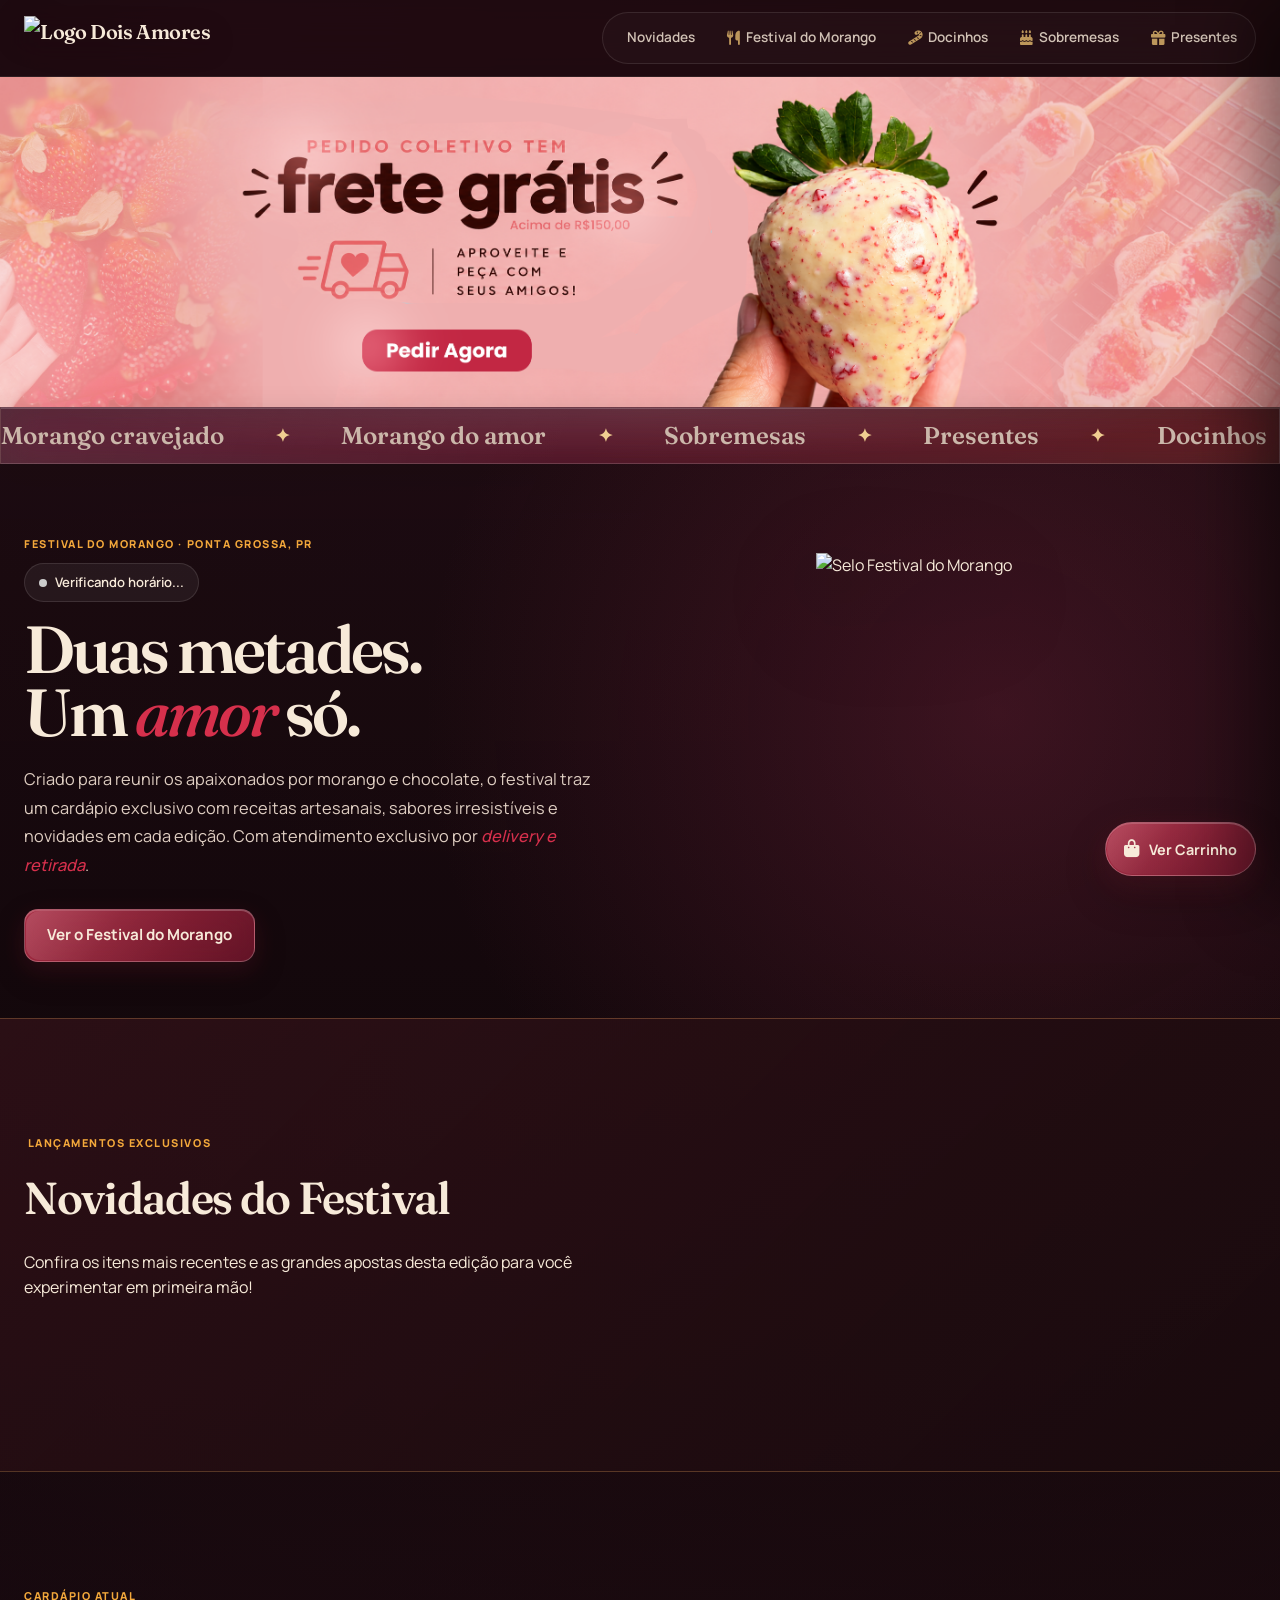
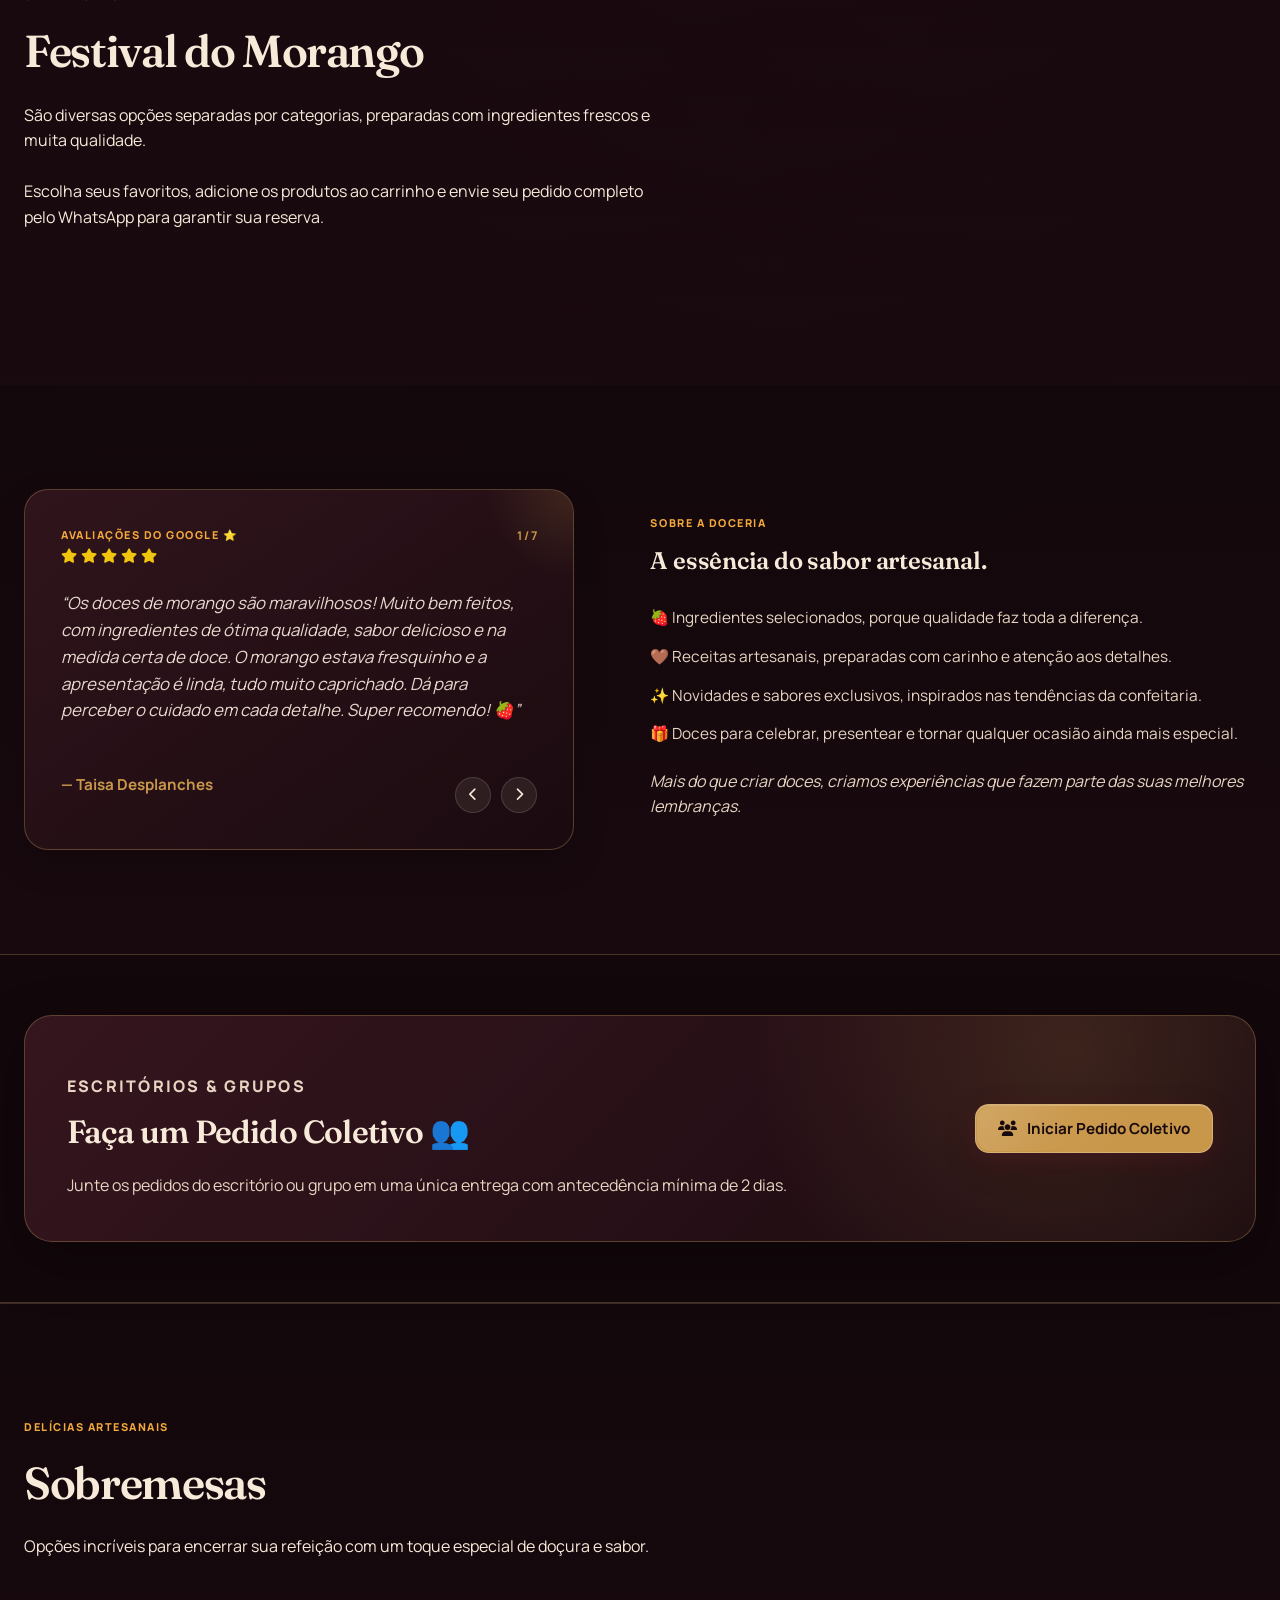
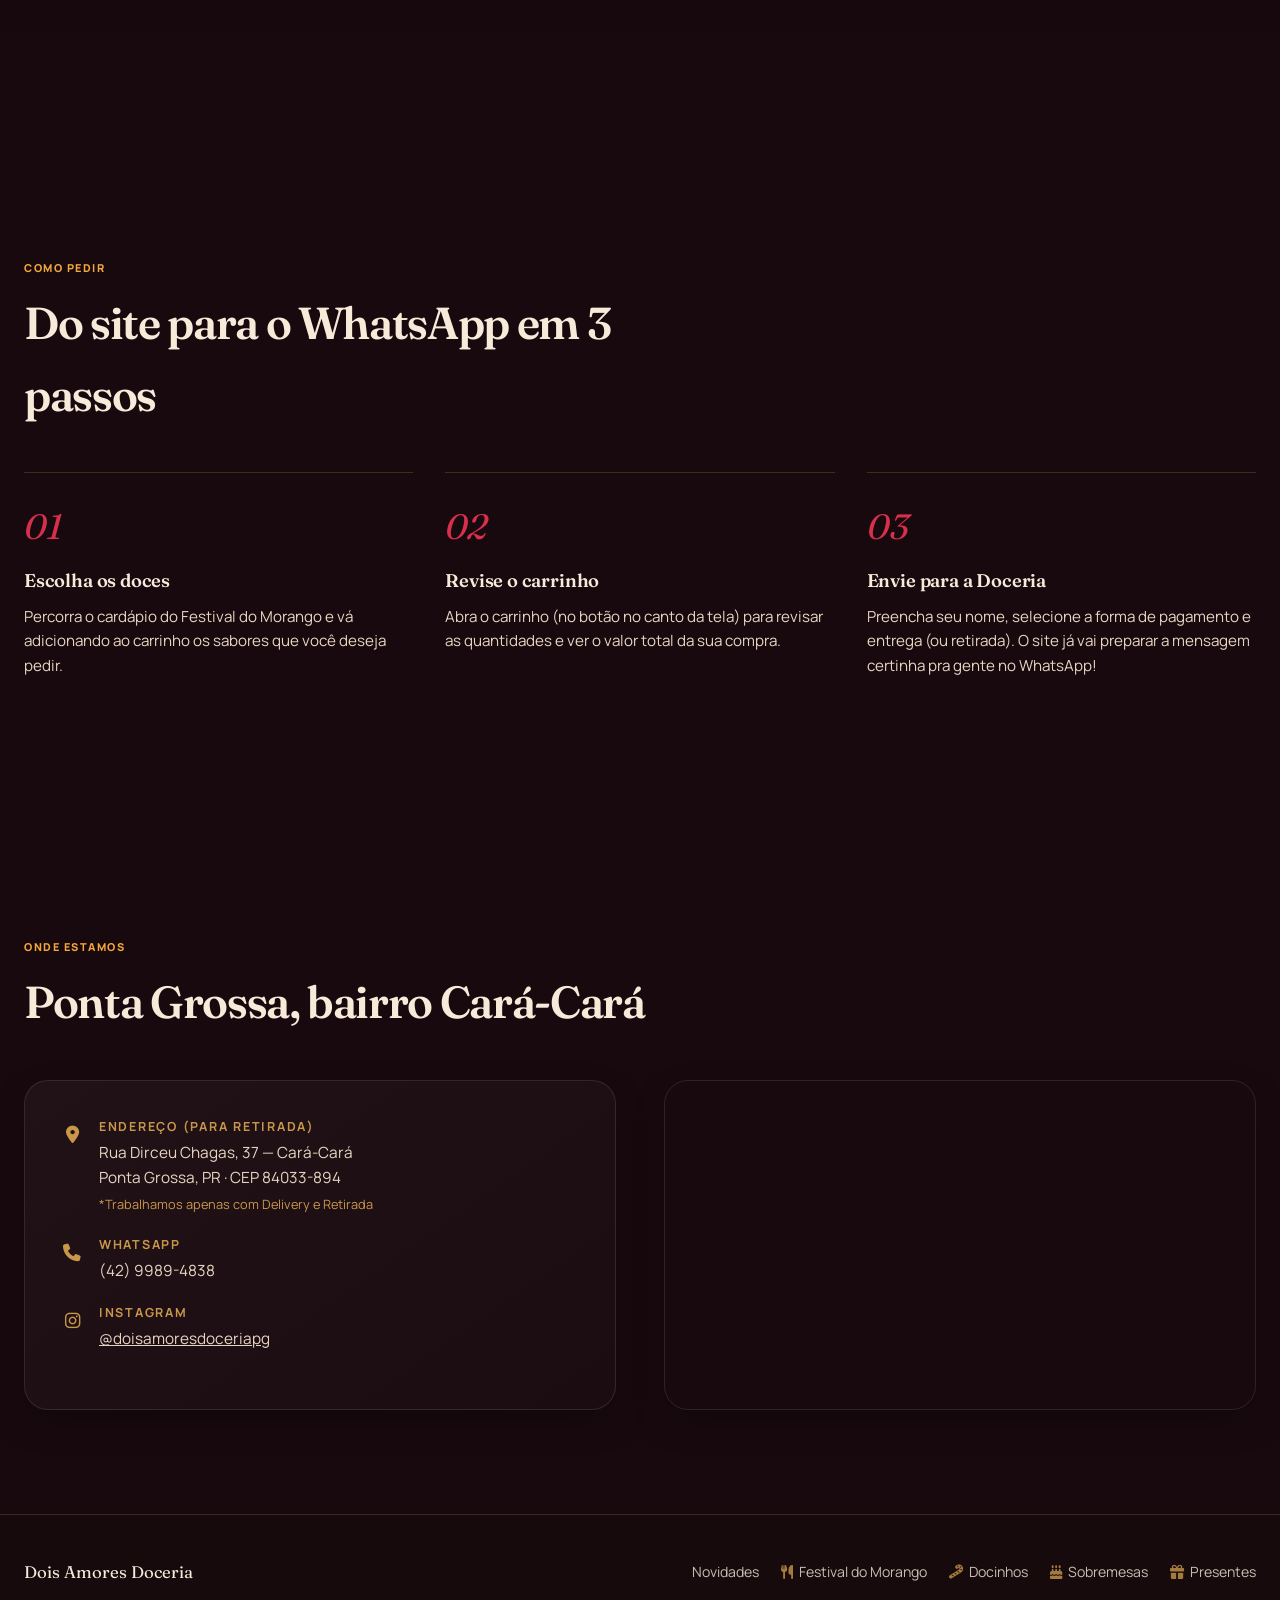
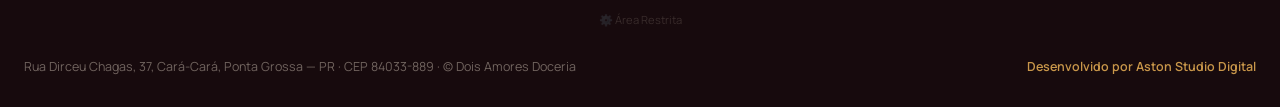
==== commit bf35455c: "Sobre a doceria volta junto das avaliacoes, em uma secao abaixo do cardapio Co-Authored-By: Claude S" ====
--- a/index.html
+++ b/index.html
@@ -10,8 +10,8 @@
 <link rel="preconnect" href="https://fonts.googleapis.com">
 <link rel="preconnect" href="https://fonts.gstatic.com" crossorigin>
 <link href="https://fonts.googleapis.com/css2?family=Fraunces:ital,opsz,wght@0,9..144,300;0,9..144,500;0,9..144,600;0,9..144,700;1,9..144,500;1,9..144,600&family=Manrope:wght@400;500;600;700;800&display=swap" rel="stylesheet">
-<link rel="stylesheet" href="css/style.css?v=20261021-3">
-<link rel="stylesheet" href="css/painel-vinho.css?v=20261021-5">
+<link rel="stylesheet" href="css/style.css?v=20261021-4">
+<link rel="stylesheet" href="css/painel-vinho.css?v=20261021-6">
 <script src="https://cdn.jsdelivr.net/npm/@supabase/supabase-js@2"></script>
 </head>
 <body>
@@ -83,8 +83,63 @@
   </div>
 </section>
 
+<section class="novidades-section" id="novidades">
+  <div class="bg-video-container">
+    <video autoplay muted loop playsinline>
+      <source src="/video/morango_voando.mp4" type="video/mp4">
+    </video>
+    <div class="bg-video-overlay"></div>
+  </div>
+  <div class="wrap">
+    <div class="menu-top" style="margin-bottom: 0;">
+      <div class="section-head" style="margin-bottom:0;">
+        <p class="eyebrow"><i class="fa-solid fa-sparkles" style="color: var(--ouro);"></i> Lançamentos Exclusivos</p>
+        <h2>Novidades do Festival</h2>
+        <p>Confira os itens mais recentes e as grandes apostas desta edição para você experimentar em primeira mão!</p>
+      </div>
+    </div>
+    <div class="nv-carousel" id="novidades-grid"></div>
+  </div>
+</section>
+
+<section class="menu" id="cardapio">
+  <div class="wrap">
+    <div class="menu-top">
+      <div class="section-head" style="margin-bottom:0;">
+        <p class="eyebrow">Cardápio atual</p>
+        <h2>Festival do Morango</h2>
+        <p>São diversas opções separadas por categorias, preparadas com ingredientes frescos e muita qualidade.<br><br>Escolha seus favoritos, adicione os produtos ao carrinho e envie seu pedido completo pelo WhatsApp para garantir sua reserva.</p>
+      </div>
+    </div>
+    
+    <div id="menu-categorias-container"></div>
+  </div>
+</section>
+
 <section class="about" id="sobre">
-  <div class="wrap about-grid about-solo">
+  <div class="wrap about-grid">
+    <div class="about-card" id="avaliacoes">
+      <div style="display: flex; justify-content: space-between; align-items: center; margin-bottom: 4px;">
+        <span class="eyebrow">Avaliações do Google ⭐</span>
+        <span id="review-counter" style="font-size: 0.75rem; color: var(--ouro); font-weight: bold;">1 / 7</span>
+      </div>
+      
+      <div class="review-stars">
+        <i class="fa-solid fa-star"></i><i class="fa-solid fa-star"></i><i class="fa-solid fa-star"></i><i class="fa-solid fa-star"></i><i class="fa-solid fa-star"></i>
+      </div>
+      
+      <p class="review-text" id="review-text-content">
+        “Os doces de morango são maravilhosos! Muito bem feitos, com ingredientes de ótima qualidade, sabor delicioso e na medida certa de doce. O morango estava fresquinho e a apresentação é linda, tudo muito caprichado. Dá para perceber o cuidado em cada detalhe. Super recomendo! 🍓”
+      </p>
+      
+      <div class="review-author">
+        <span id="review-author-name">— Taisa Desplanches</span>
+        <div class="review-controls">
+          <button class="review-btn" onclick="mudarAvaliacao(-1)" aria-label="Anterior"><i class="fa-solid fa-chevron-left"></i></button>
+          <button class="review-btn" onclick="mudarAvaliacao(1)" aria-label="Próxima"><i class="fa-solid fa-chevron-right"></i></button>
+        </div>
+      </div>
+    </div>
     <div>
       <p class="eyebrow">Sobre a doceria</p>
       <h2>A essência do sabor artesanal.</h2>
@@ -95,66 +150,6 @@
         <li>🎁 Doces para celebrar, presentear e tornar qualquer ocasião ainda mais especial.</li>
       </ul>
       <p style="margin-top:22px; color:var(--creme-dim); font-style: italic;">Mais do que criar doces, criamos experiências que fazem parte das suas melhores lembranças.</p>
-    </div>
-  </div>
-</section>
-
-<section class="novidades-section" id="novidades">
-  <div class="bg-video-container">
-    <video autoplay muted loop playsinline>
-      <source src="/video/morango_voando.mp4" type="video/mp4">
-    </video>
-    <div class="bg-video-overlay"></div>
-  </div>
-  <div class="wrap">
-    <div class="menu-top" style="margin-bottom: 0;">
-      <div class="section-head" style="margin-bottom:0;">
-        <p class="eyebrow"><i class="fa-solid fa-sparkles" style="color: var(--ouro);"></i> Lançamentos Exclusivos</p>
-        <h2>Novidades do Festival</h2>
-        <p>Confira os itens mais recentes e as grandes apostas desta edição para você experimentar em primeira mão!</p>
-      </div>
-    </div>
-    <div class="nv-carousel" id="novidades-grid"></div>
-  </div>
-</section>
-
-<section class="menu" id="cardapio">
-  <div class="wrap">
-    <div class="menu-top">
-      <div class="section-head" style="margin-bottom:0;">
-        <p class="eyebrow">Cardápio atual</p>
-        <h2>Festival do Morango</h2>
-        <p>São diversas opções separadas por categorias, preparadas com ingredientes frescos e muita qualidade.<br><br>Escolha seus favoritos, adicione os produtos ao carrinho e envie seu pedido completo pelo WhatsApp para garantir sua reserva.</p>
-      </div>
-    </div>
-    
-    <div id="menu-categorias-container"></div>
-  </div>
-</section>
-
-<section class="avaliacoes-section" id="avaliacoes">
-  <div class="wrap">
-    <div class="about-card avaliacoes-card">
-      <div style="display: flex; justify-content: space-between; align-items: center; margin-bottom: 4px;">
-        <span class="eyebrow">Avaliações do Google ⭐</span>
-        <span id="review-counter" style="font-size: 0.75rem; color: var(--ouro); font-weight: bold;">1 / 7</span>
-      </div>
-      
-      <div class="review-stars">
-        <i class="fa-solid fa-star"></i><i class="fa-solid fa-star"></i><i class="fa-solid fa-star"></i><i class="fa-solid fa-star"></i><i class="fa-solid fa-star"></i>
-      </div>
-      
-      <p class="review-text" id="review-text-content">
-        “Os doces de morango são maravilhosos! Muito bem feitos, com ingredientes de ótima qualidade, sabor delicioso e na medida certa de doce. O morango estava fresquinho e a apresentação é linda, tudo muito caprichado. Dá para perceber o cuidado em cada detalhe. Super recomendo! 🍓”
-      </p>
-      
-      <div class="review-author">
-        <span id="review-author-name">— Taisa Desplanches</span>
-        <div class="review-controls">
-          <button class="review-btn" onclick="mudarAvaliacao(-1)" aria-label="Anterior"><i class="fa-solid fa-chevron-left"></i></button>
-          <button class="review-btn" onclick="mudarAvaliacao(1)" aria-label="Próxima"><i class="fa-solid fa-chevron-right"></i></button>
-        </div>
-      </div>
     </div>
   </div>
 </section>
--- a/css/style.css
+++ b/css/style.css
@@ -884,10 +884,3 @@
 }
 @media(prefers-reduced-motion:reduce){.nv-card{transition:none}}
 
-/* ===== Avaliações em seção própria + "Sobre" centralizado ===== */
-.about-grid.about-solo{grid-template-columns:minmax(0,760px);justify-content:center;text-align:center}
-.about-solo .about-list{justify-items:center}
-.about-solo .about-list li{text-align:left}
-.avaliacoes-card{max-width:820px;margin:0 auto;padding:40px 44px}
-.avaliacoes-card .review-text{font-size:1.12rem;line-height:1.7;min-height:130px}
-@media(max-width:600px){.avaliacoes-card{padding:28px 22px}}
--- a/css/painel-vinho.css
+++ b/css/painel-vinho.css
@@ -196,7 +196,6 @@
 .pedido-coletivo-destaque{background:rgba(18,8,11,.68)}
 .steps,.local{background:rgba(27,11,16,.68)}
 .novidades-section{background:transparent}
-.avaliacoes-section{background:linear-gradient(180deg,rgba(18,8,11,.72),rgba(27,11,16,.72));padding:72px 0}
 
 /* ---------- Dashboard da Gestão ---------- */
 .dash-kpis{display:grid;grid-template-columns:repeat(6,minmax(0,1fr));gap:16px;margin-bottom:18px}
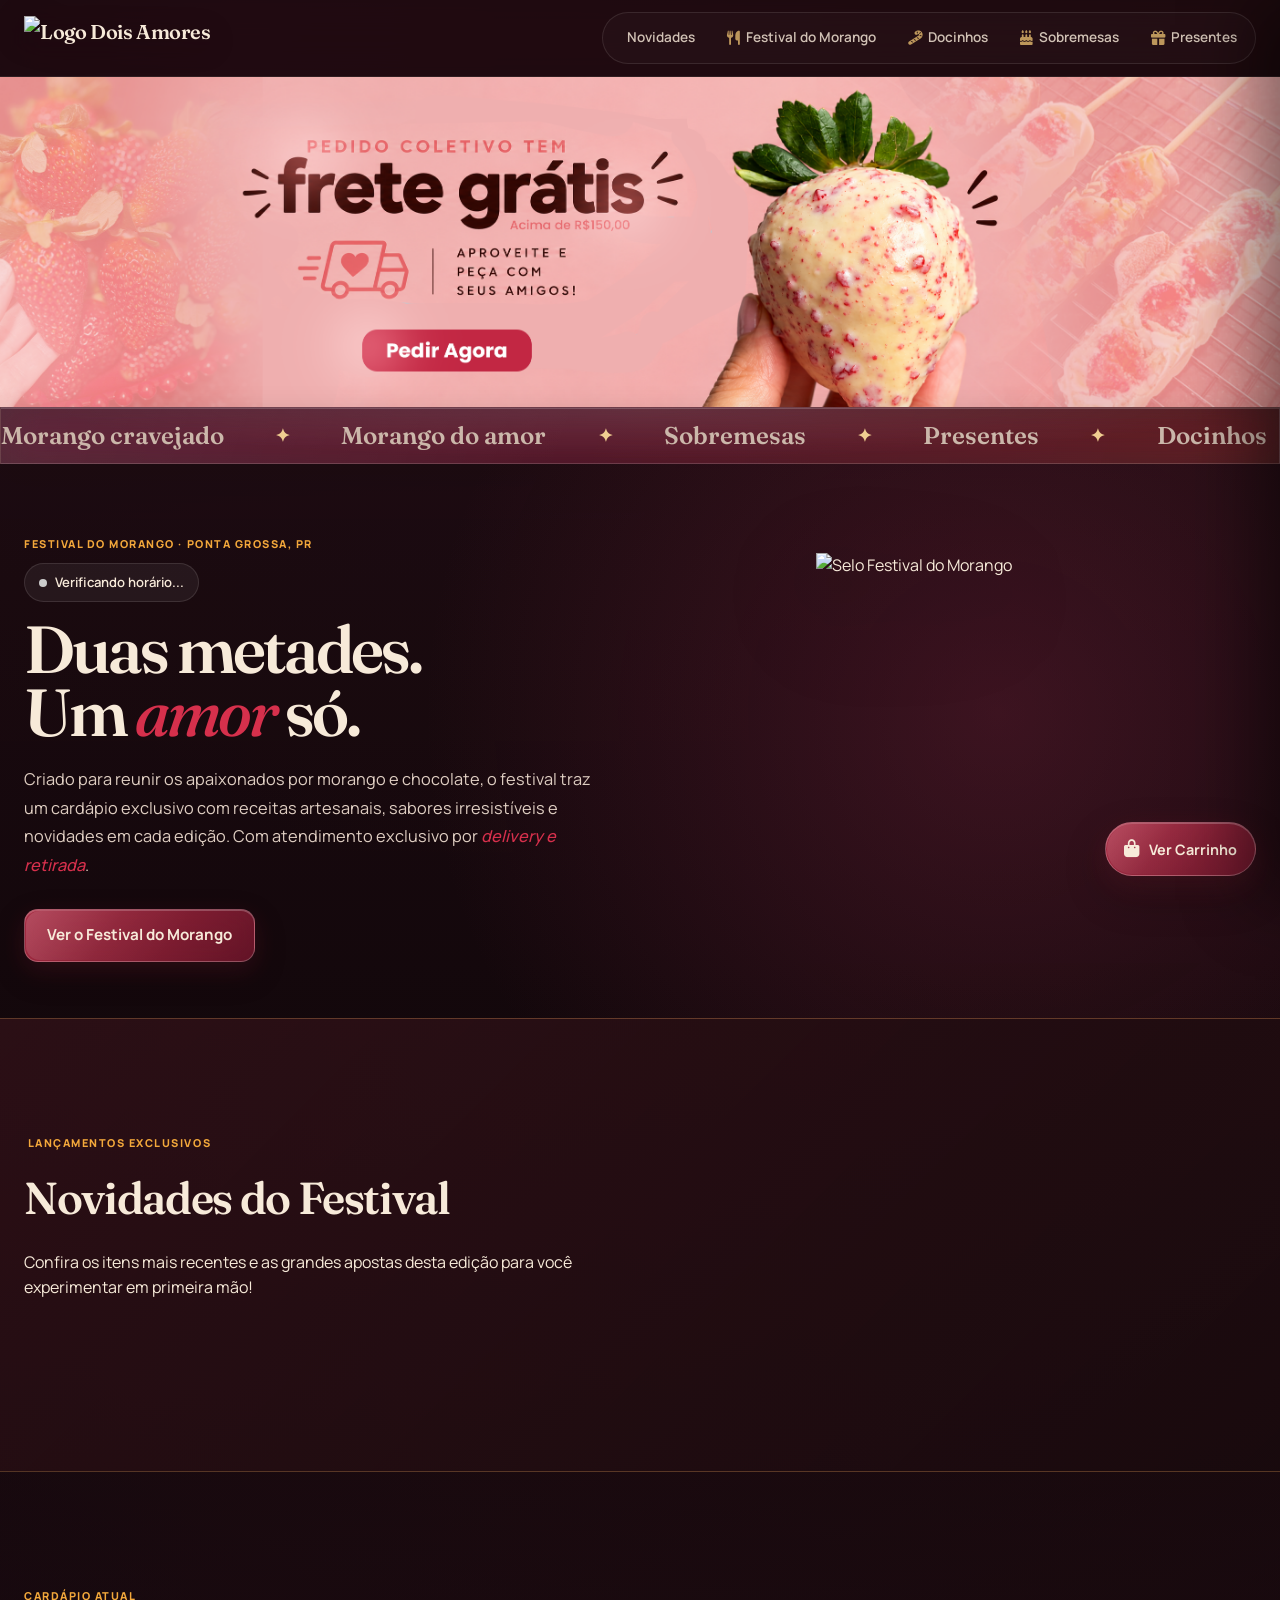
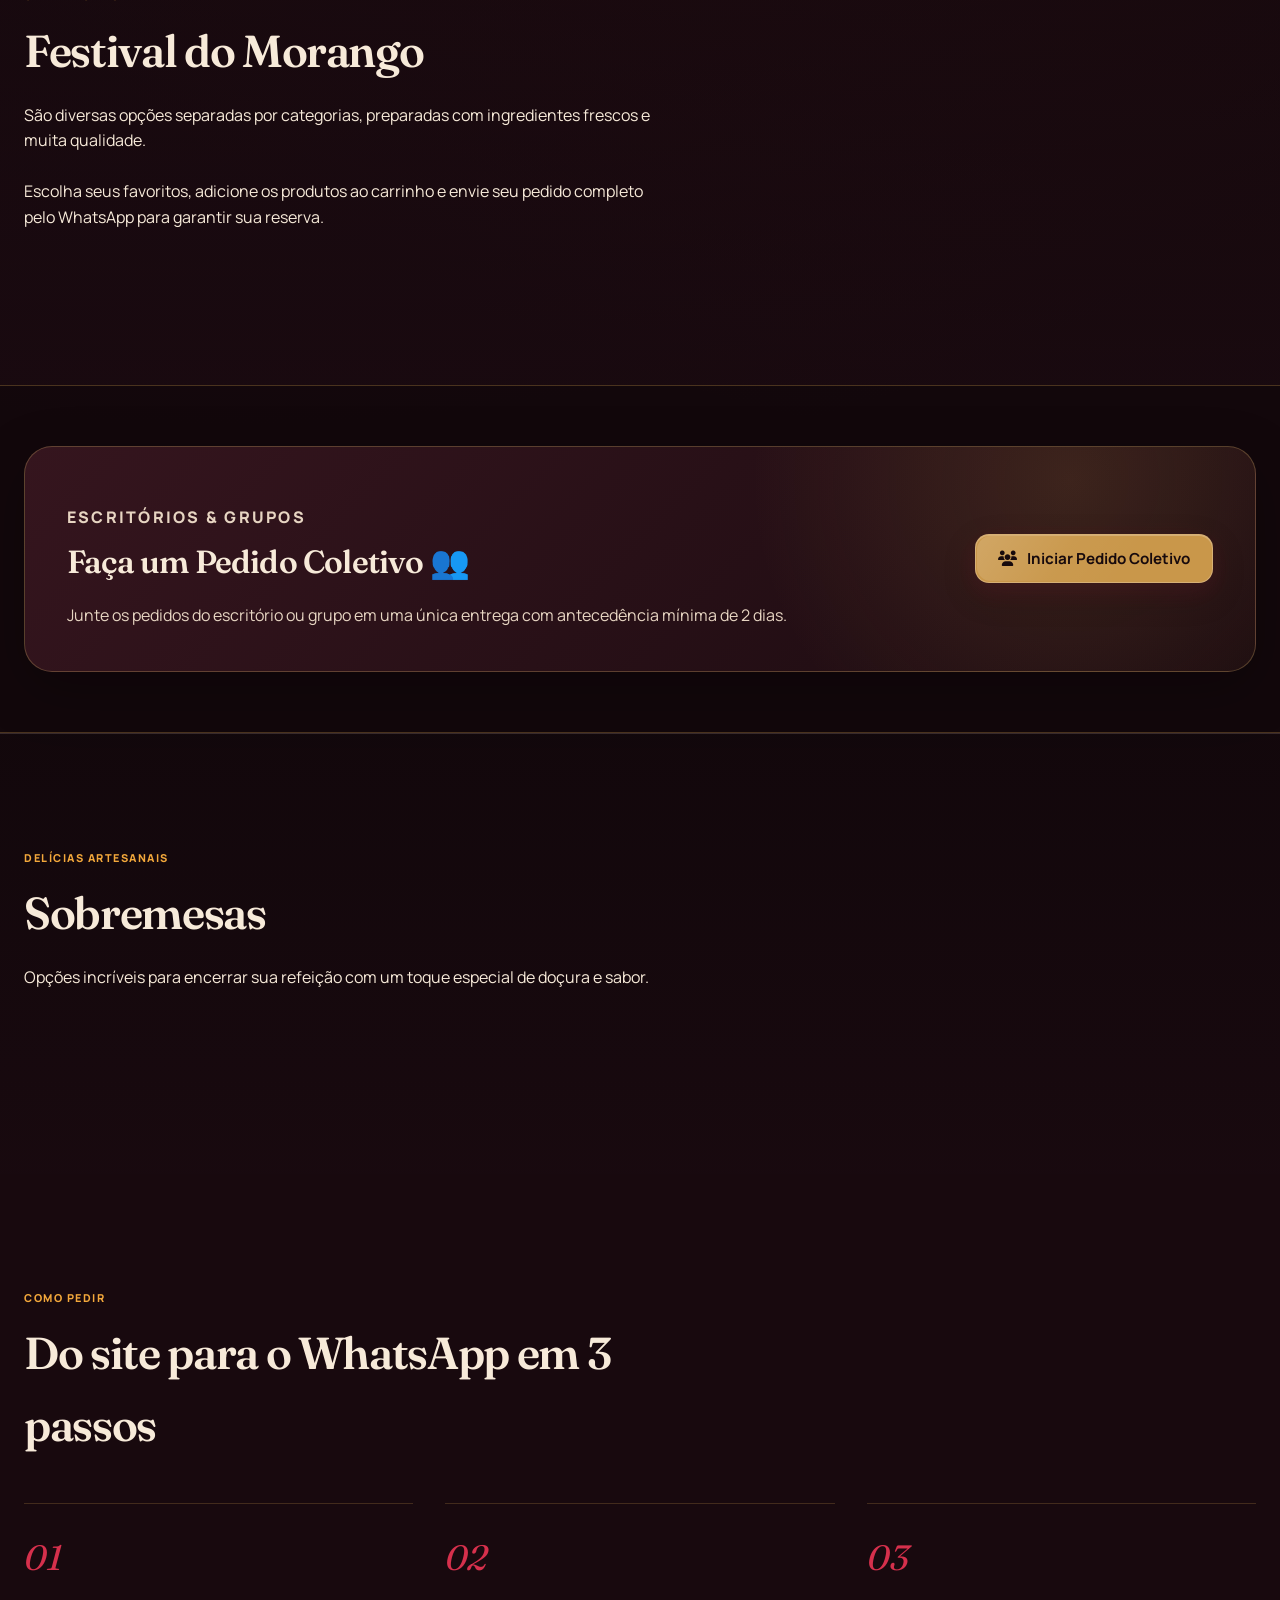
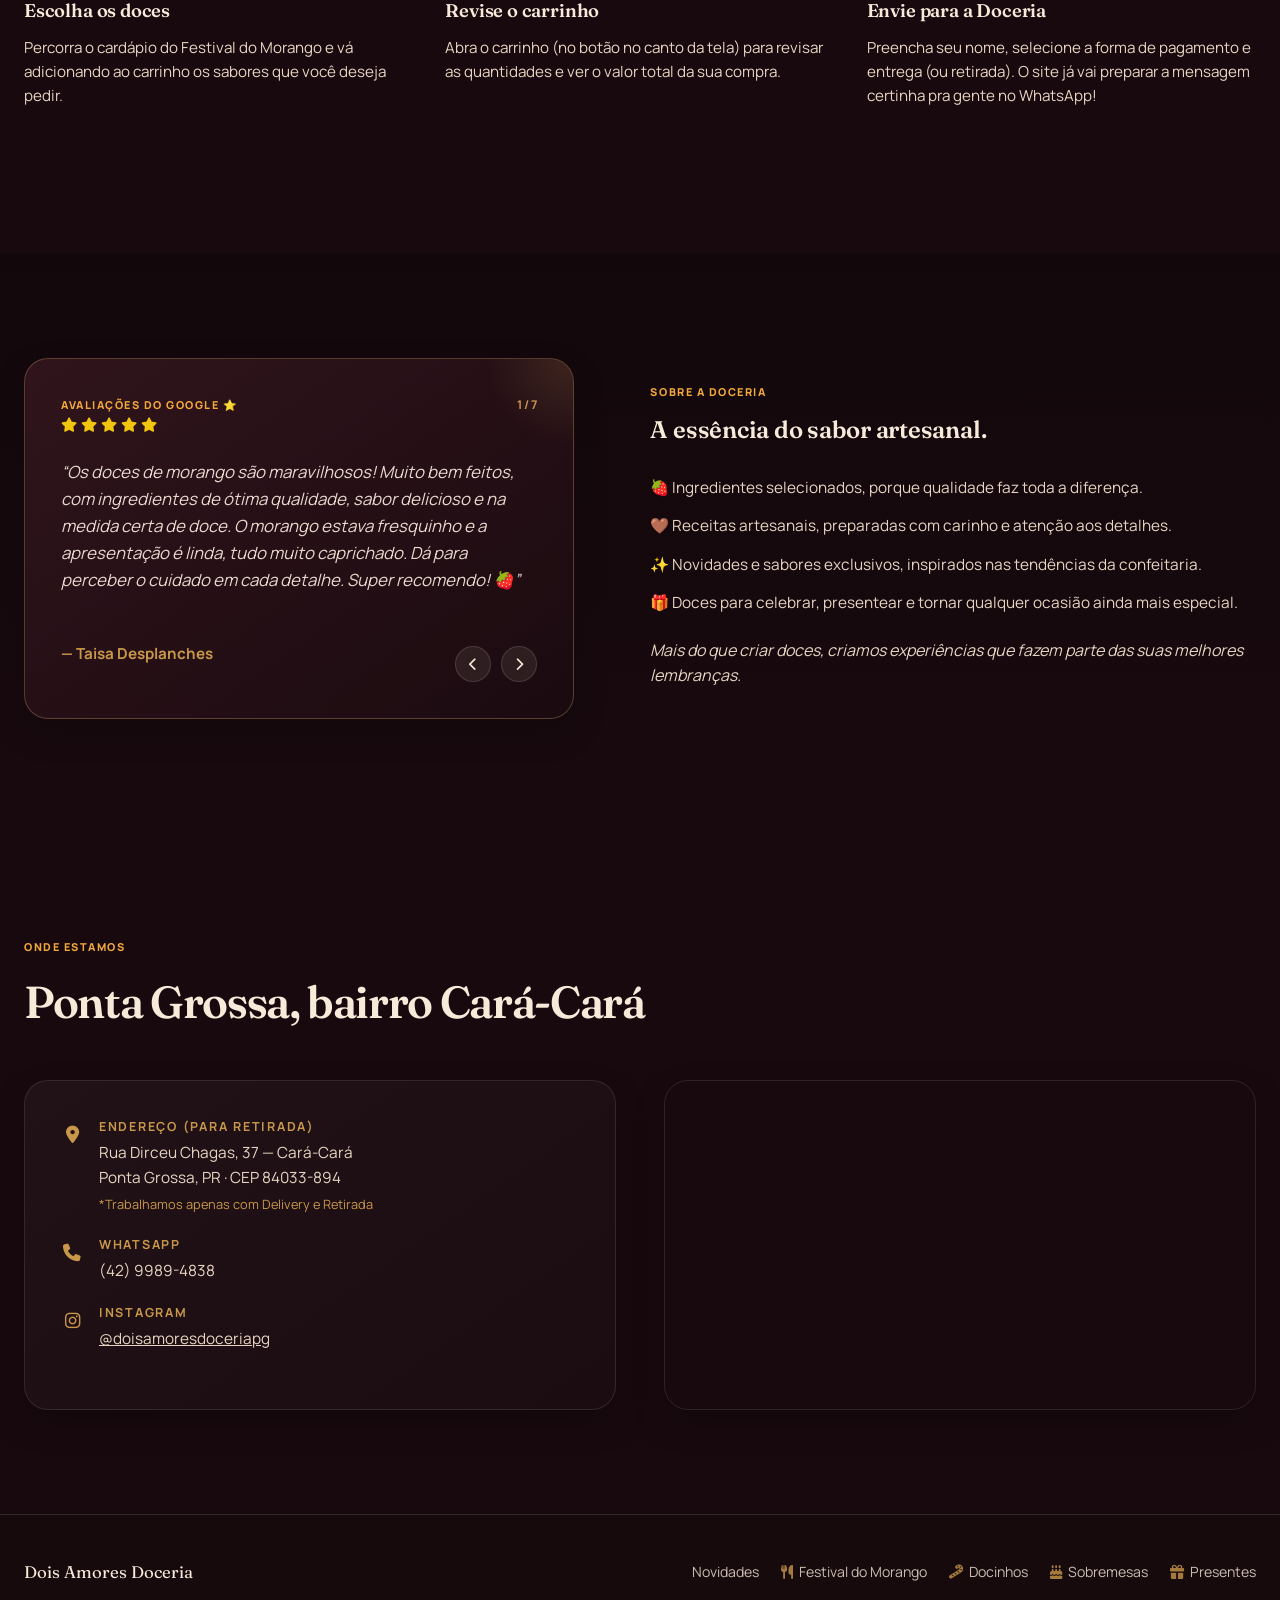
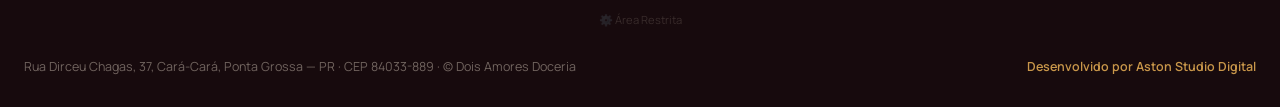
==== commit f6759767: "Sobre + avaliacoes passa para logo acima de Onde estamos Co-Authored-By: Claude Sonnet 5.5 <noreply@" ====
--- a/index.html
+++ b/index.html
@@ -10,7 +10,7 @@
 <link rel="preconnect" href="https://fonts.googleapis.com">
 <link rel="preconnect" href="https://fonts.gstatic.com" crossorigin>
 <link href="https://fonts.googleapis.com/css2?family=Fraunces:ital,opsz,wght@0,9..144,300;0,9..144,500;0,9..144,600;0,9..144,700;1,9..144,500;1,9..144,600&family=Manrope:wght@400;500;600;700;800&display=swap" rel="stylesheet">
-<link rel="stylesheet" href="css/style.css?v=20261021-4">
+<link rel="stylesheet" href="css/style.css?v=20261021-5">
 <link rel="stylesheet" href="css/painel-vinho.css?v=20261021-6">
 <script src="https://cdn.jsdelivr.net/npm/@supabase/supabase-js@2"></script>
 </head>
@@ -116,6 +116,62 @@
   </div>
 </section>
 
+<section class="pedido-coletivo-destaque" id="coletivo">
+  <div class="wrap">
+    <div class="coletivo-destaque-card">
+      <div class="coletivo-destaque-info">
+        <p class="eyebrow" style="margin-bottom: 6px;">Escritórios & Grupos</p>
+        <h2>Faça um Pedido Coletivo 👥</h2>
+        <p>Junte os pedidos do escritório ou grupo em uma única entrega com antecedência mínima de 2 dias.</p>
+      </div>
+      <div>
+        <button class="btn" onclick="abrirModalPedidoColetivo()" style="background: var(--ouro); color: var(--carvao);">
+          <i class="fa-solid fa-users"></i> Iniciar Pedido Coletivo
+        </button>
+      </div>
+    </div>
+  </div>
+</section>
+
+<section class="menu" id="sobremesas" style="border-top: 1px solid var(--line);">
+  <div class="wrap">
+    <div class="menu-top">
+      <div class="section-head" style="margin-bottom:0;">
+        <p class="eyebrow">Delícias Artesanais</p>
+        <h2>Sobremesas</h2>
+        <p>Opções incríveis para encerrar sua refeição com um toque especial de doçura e sabor.</p>
+      </div>
+    </div>
+    <div class="menu-grid" id="grid-sobremesas"></div>
+  </div>
+</section>
+
+<section class="steps" id="como-pedir">
+  <div class="wrap">
+    <div class="section-head">
+      <p class="eyebrow">Como pedir</p>
+      <h2>Do site para o WhatsApp em 3 passos</h2>
+    </div>
+    <div class="steps-grid">
+      <div class="step">
+        <div class="num">01</div>
+        <h3>Escolha os doces</h3>
+        <p>Percorra o cardápio do Festival do Morango e vá adicionando ao carrinho os sabores que você deseja pedir.</p>
+      </div>
+      <div class="step">
+        <div class="num">02</div>
+        <h3>Revise o carrinho</h3>
+        <p>Abra o carrinho (no botão no canto da tela) para revisar as quantidades e ver o valor total da sua compra.</p>
+      </div>
+      <div class="step">
+        <div class="num">03</div>
+        <h3>Envie para a Doceria</h3>
+        <p>Preencha seu nome, selecione a forma de pagamento e entrega (ou retirada). O site já vai preparar a mensagem certinha pra gente no WhatsApp!</p>
+      </div>
+    </div>
+  </div>
+</section>
+
 <section class="about" id="sobre">
   <div class="wrap about-grid">
     <div class="about-card" id="avaliacoes">
@@ -150,62 +206,6 @@
         <li>🎁 Doces para celebrar, presentear e tornar qualquer ocasião ainda mais especial.</li>
       </ul>
       <p style="margin-top:22px; color:var(--creme-dim); font-style: italic;">Mais do que criar doces, criamos experiências que fazem parte das suas melhores lembranças.</p>
-    </div>
-  </div>
-</section>
-
-<section class="pedido-coletivo-destaque" id="coletivo">
-  <div class="wrap">
-    <div class="coletivo-destaque-card">
-      <div class="coletivo-destaque-info">
-        <p class="eyebrow" style="margin-bottom: 6px;">Escritórios & Grupos</p>
-        <h2>Faça um Pedido Coletivo 👥</h2>
-        <p>Junte os pedidos do escritório ou grupo em uma única entrega com antecedência mínima de 2 dias.</p>
-      </div>
-      <div>
-        <button class="btn" onclick="abrirModalPedidoColetivo()" style="background: var(--ouro); color: var(--carvao);">
-          <i class="fa-solid fa-users"></i> Iniciar Pedido Coletivo
-        </button>
-      </div>
-    </div>
-  </div>
-</section>
-
-<section class="menu" id="sobremesas" style="border-top: 1px solid var(--line);">
-  <div class="wrap">
-    <div class="menu-top">
-      <div class="section-head" style="margin-bottom:0;">
-        <p class="eyebrow">Delícias Artesanais</p>
-        <h2>Sobremesas</h2>
-        <p>Opções incríveis para encerrar sua refeição com um toque especial de doçura e sabor.</p>
-      </div>
-    </div>
-    <div class="menu-grid" id="grid-sobremesas"></div>
-  </div>
-</section>
-
-<section class="steps" id="como-pedir">
-  <div class="wrap">
-    <div class="section-head">
-      <p class="eyebrow">Como pedir</p>
-      <h2>Do site para o WhatsApp em 3 passos</h2>
-    </div>
-    <div class="steps-grid">
-      <div class="step">
-        <div class="num">01</div>
-        <h3>Escolha os doces</h3>
-        <p>Percorra o cardápio do Festival do Morango e vá adicionando ao carrinho os sabores que você deseja pedir.</p>
-      </div>
-      <div class="step">
-        <div class="num">02</div>
-        <h3>Revise o carrinho</h3>
-        <p>Abra o carrinho (no botão no canto da tela) para revisar as quantidades e ver o valor total da sua compra.</p>
-      </div>
-      <div class="step">
-        <div class="num">03</div>
-        <h3>Envie para a Doceria</h3>
-        <p>Preencha seu nome, selecione a forma de pagamento e entrega (ou retirada). O site já vai preparar a mensagem certinha pra gente no WhatsApp!</p>
-      </div>
     </div>
   </div>
 </section>
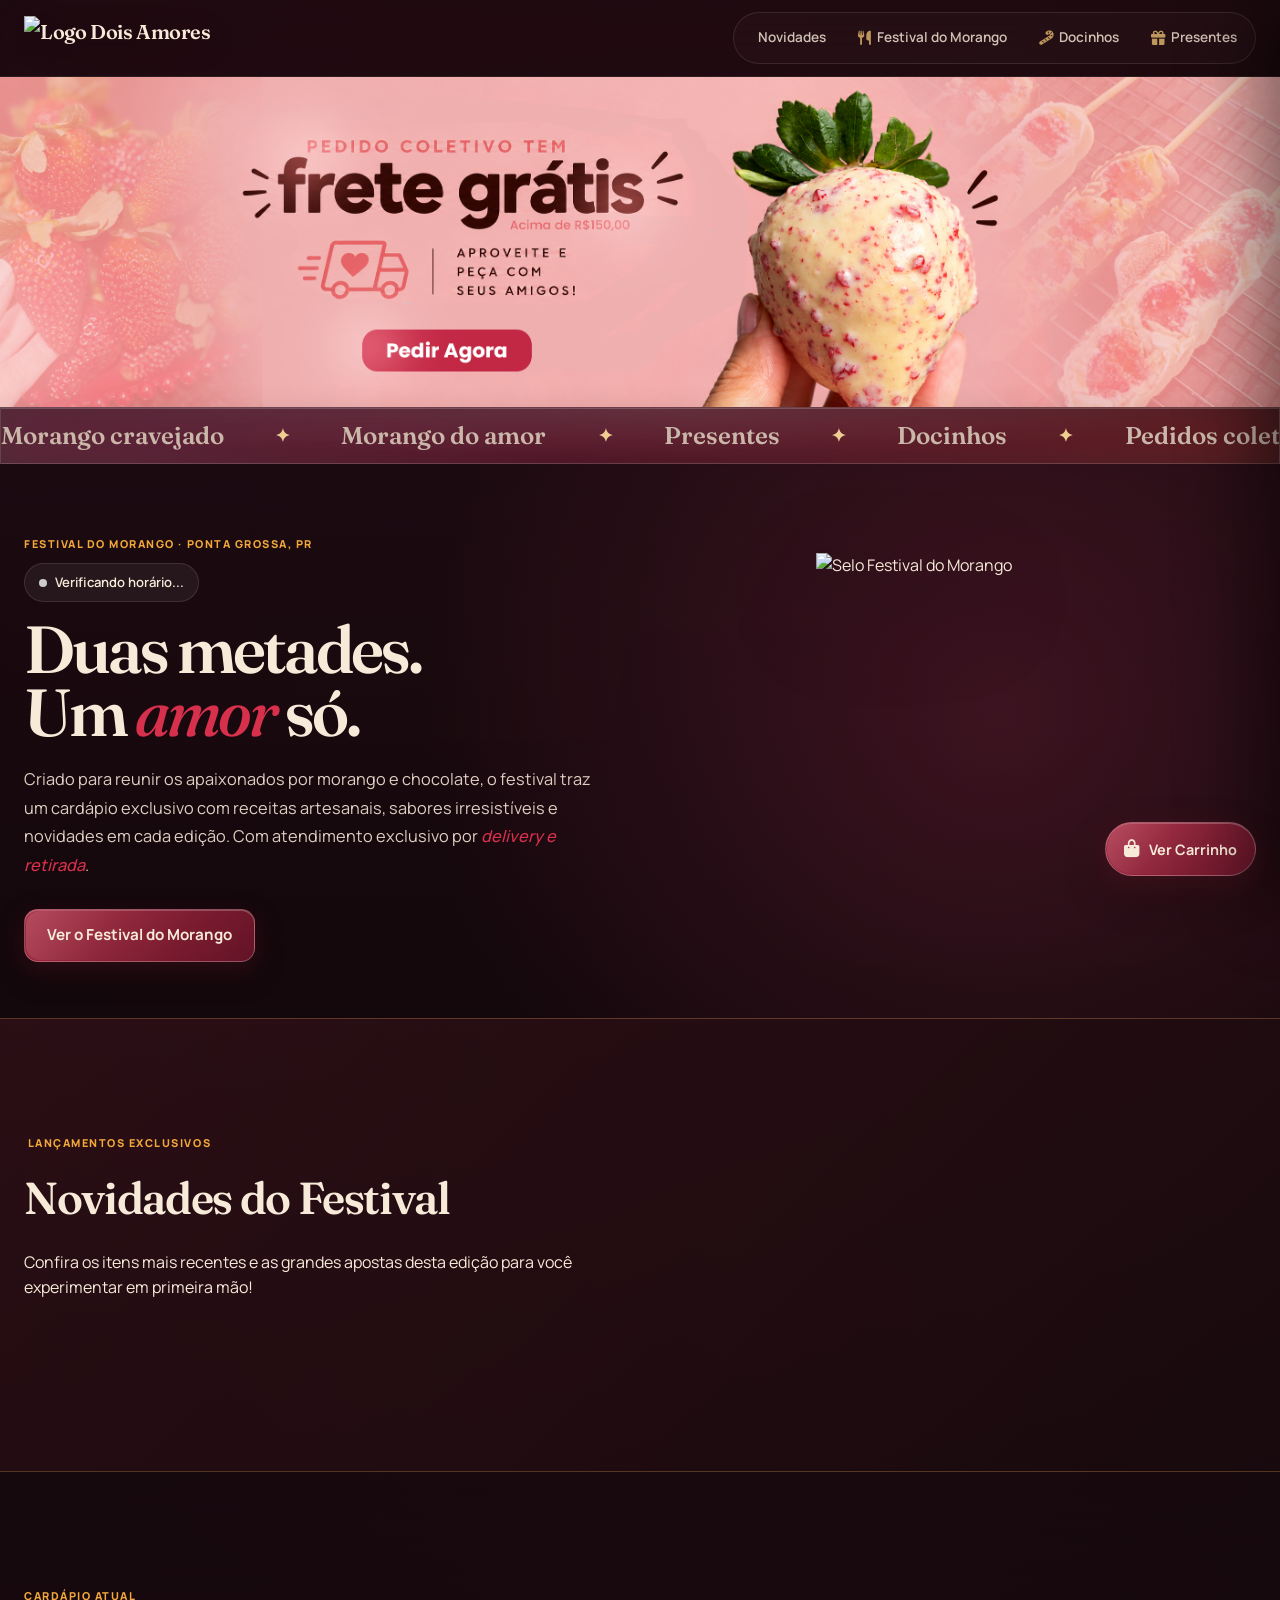
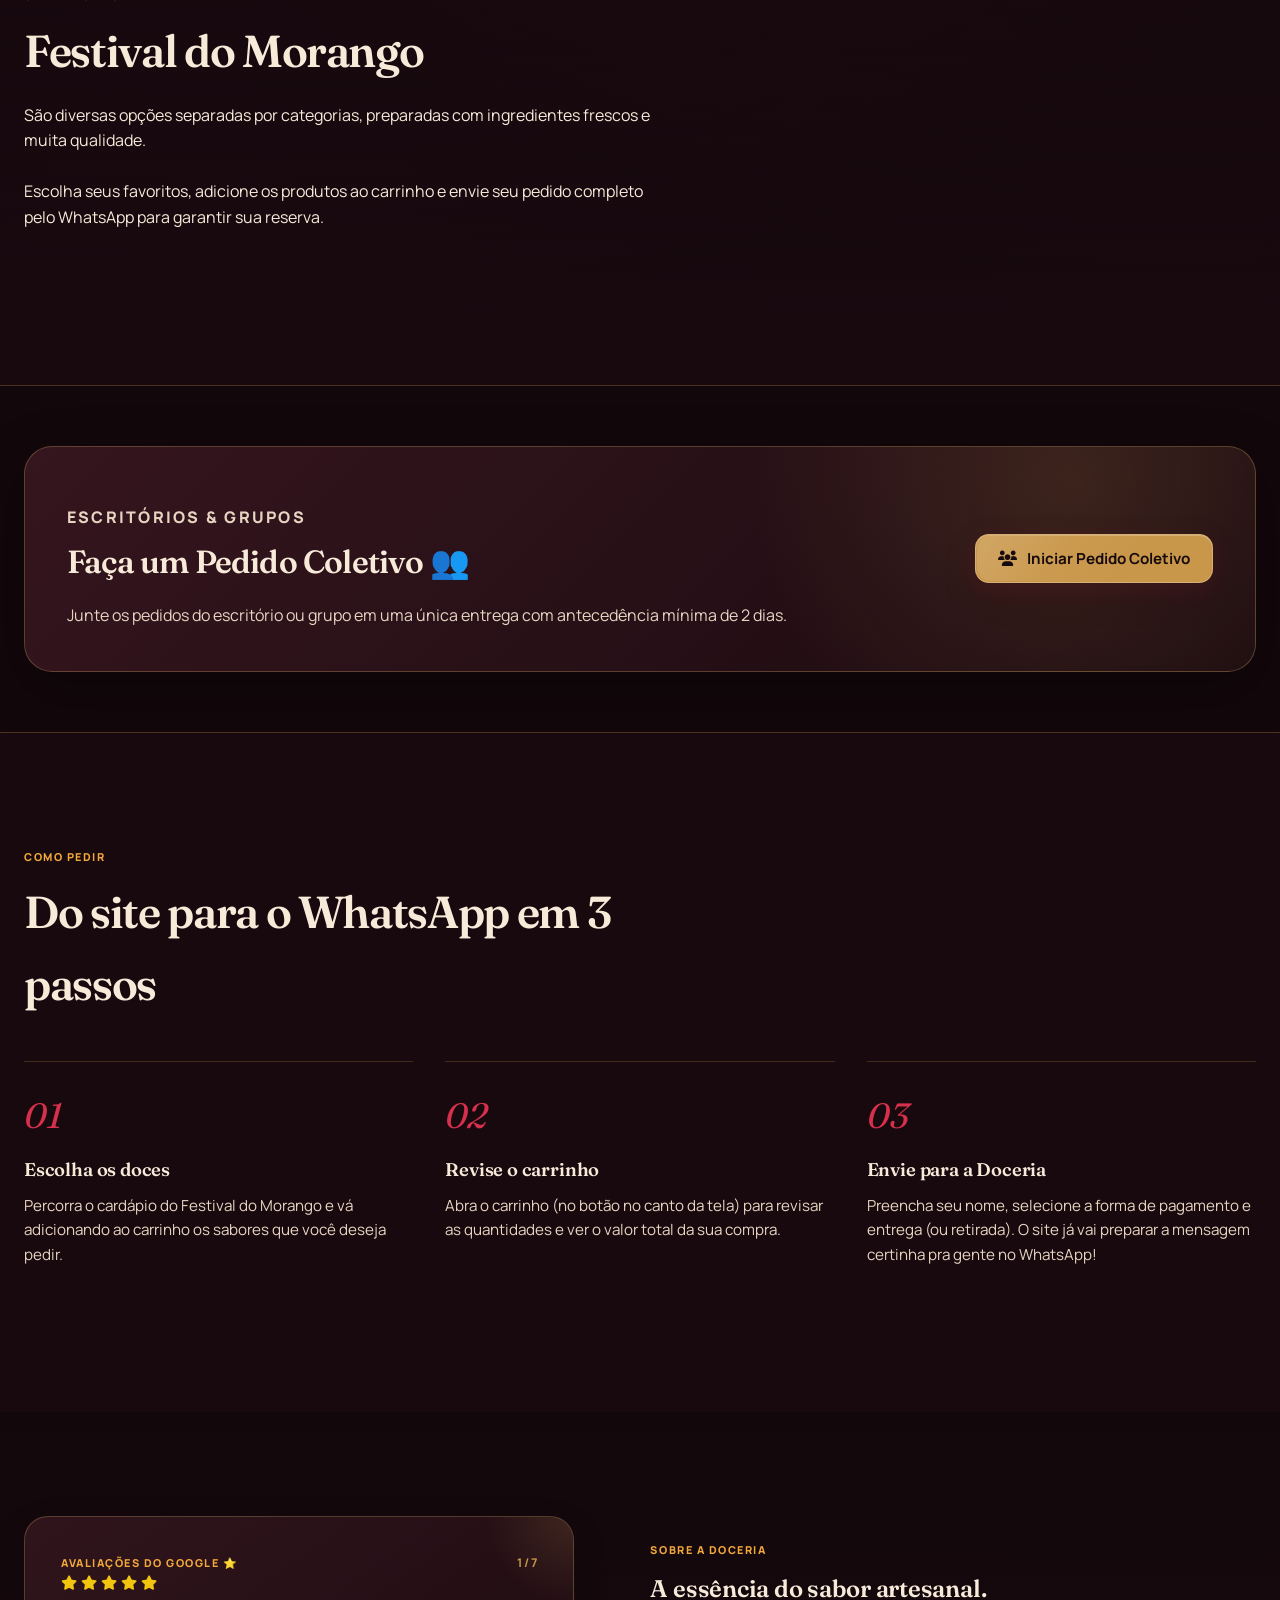
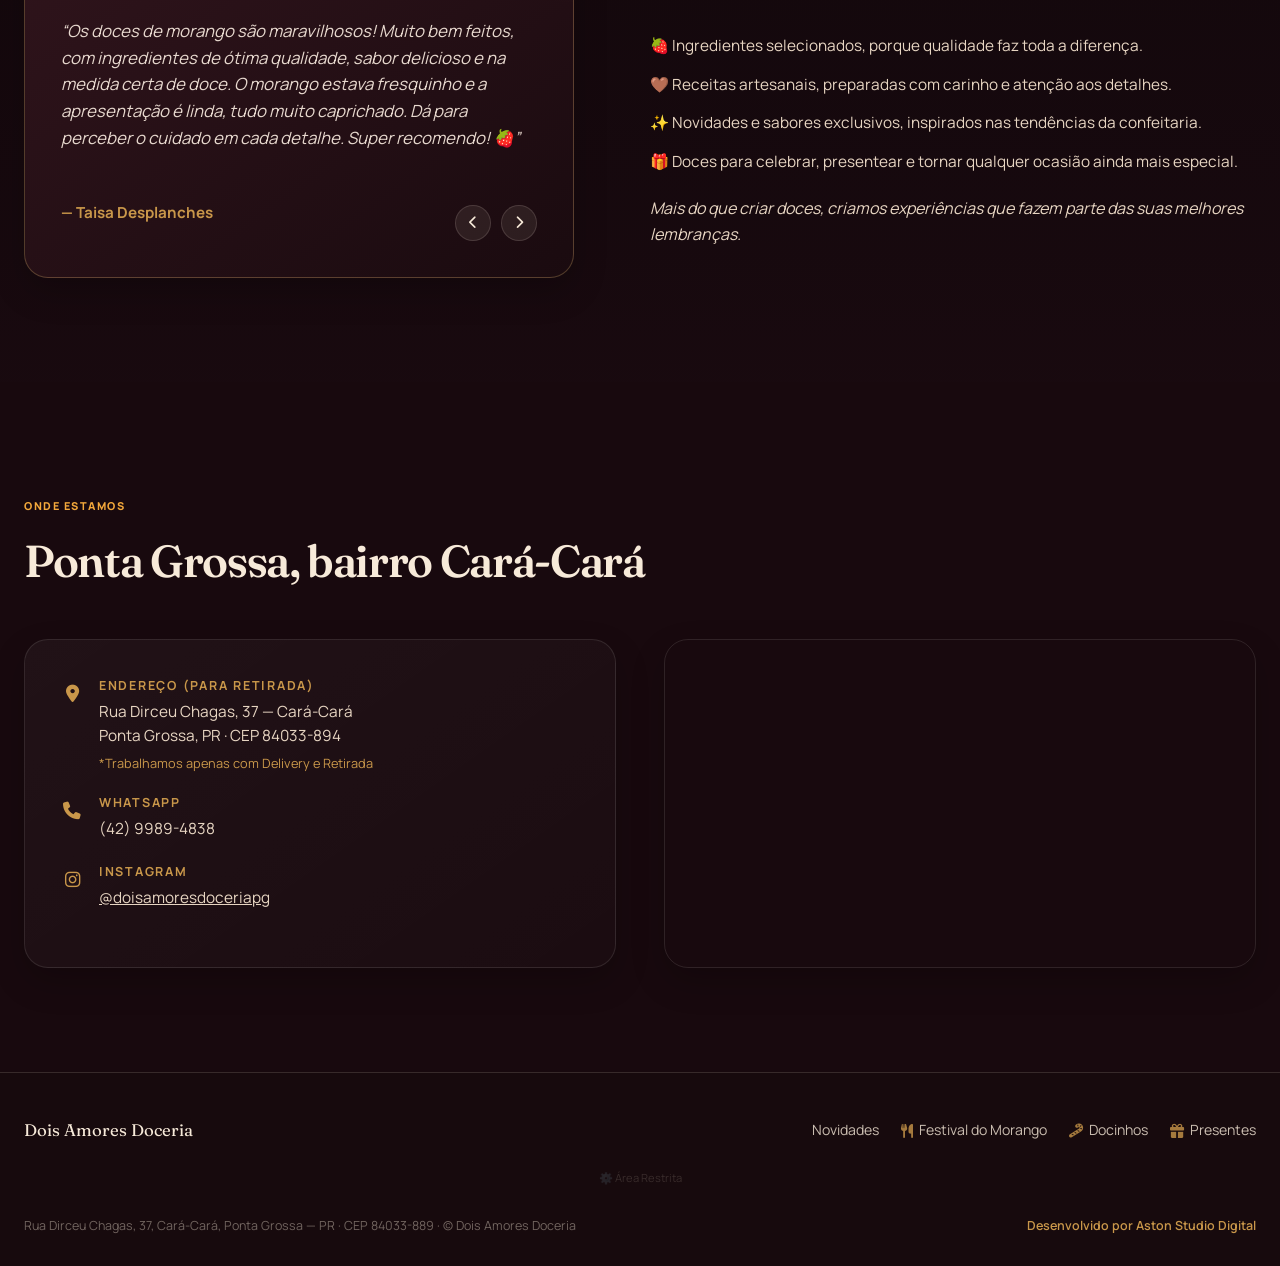
==== commit 7dbbad01: "Remove a secao Sobremesas (secao, links, letreiro e carga de dados) Co-Authored-By: Claude Sonnet 5." ====
--- a/index.html
+++ b/index.html
@@ -10,7 +10,7 @@
 <link rel="preconnect" href="https://fonts.googleapis.com">
 <link rel="preconnect" href="https://fonts.gstatic.com" crossorigin>
 <link href="https://fonts.googleapis.com/css2?family=Fraunces:ital,opsz,wght@0,9..144,300;0,9..144,500;0,9..144,600;0,9..144,700;1,9..144,500;1,9..144,600&family=Manrope:wght@400;500;600;700;800&display=swap" rel="stylesheet">
-<link rel="stylesheet" href="css/style.css?v=20261021-5">
+<link rel="stylesheet" href="css/style.css?v=20261021-6">
 <link rel="stylesheet" href="css/painel-vinho.css?v=20261021-6">
 <script src="https://cdn.jsdelivr.net/npm/@supabase/supabase-js@2"></script>
 </head>
@@ -25,7 +25,6 @@
       <a href="#novidades"><i class="fa-solid fa-sparkles"></i> Novidades</a>
       <a href="#cardapio"><i class="fa-solid fa-utensils"></i> Festival do Morango</a>
       <a href="docinhos.html"><i class="fa-solid fa-candy-cane"></i> Docinhos</a>
-      <a href="#sobremesas"><i class="fa-solid fa-cake-candles"></i> Sobremesas</a>
       <a href="presentes.html"><i class="fa-solid fa-gift"></i> Presentes</a>
     </nav>
   </div>
@@ -40,12 +39,11 @@
 </section>
 
 <section class="product-marquee" aria-label="Destaques da Dois Amores">
-  <span class="visually-hidden">Morango cravejado, Morango do amor, Sobremesas, Presentes, Docinhos e Pedidos coletivos.</span>
+  <span class="visually-hidden">Morango cravejado, Morango do amor, Presentes, Docinhos e Pedidos coletivos.</span>
   <div class="product-marquee-track" aria-hidden="true">
     <div class="product-marquee-group">
       <span>Morango cravejado</span><i>✦</i>
       <span>Morango do amor</span><i>✦</i>
-      <span>Sobremesas</span><i>✦</i>
       <span>Presentes</span><i>✦</i>
       <span>Docinhos</span><i>✦</i>
       <span>Pedidos coletivos</span><i>✦</i>
@@ -53,7 +51,6 @@
     <div class="product-marquee-group">
       <span>Morango cravejado</span><i>✦</i>
       <span>Morango do amor</span><i>✦</i>
-      <span>Sobremesas</span><i>✦</i>
       <span>Presentes</span><i>✦</i>
       <span>Docinhos</span><i>✦</i>
       <span>Pedidos coletivos</span><i>✦</i>
@@ -130,19 +127,6 @@
         </button>
       </div>
     </div>
-  </div>
-</section>
-
-<section class="menu" id="sobremesas" style="border-top: 1px solid var(--line);">
-  <div class="wrap">
-    <div class="menu-top">
-      <div class="section-head" style="margin-bottom:0;">
-        <p class="eyebrow">Delícias Artesanais</p>
-        <h2>Sobremesas</h2>
-        <p>Opções incríveis para encerrar sua refeição com um toque especial de doçura e sabor.</p>
-      </div>
-    </div>
-    <div class="menu-grid" id="grid-sobremesas"></div>
   </div>
 </section>
 
@@ -251,7 +235,6 @@
         <a href="#novidades"><i class="fa-solid fa-sparkles"></i> Novidades</a>
         <a href="#cardapio"><i class="fa-solid fa-utensils"></i> Festival do Morango</a>
         <a href="docinhos.html"><i class="fa-solid fa-candy-cane"></i> Docinhos</a>
-        <a href="#sobremesas"><i class="fa-solid fa-cake-candles"></i> Sobremesas</a>
         <a href="presentes.html"><i class="fa-solid fa-gift"></i> Presentes</a>
       </div>
     </div>
@@ -1203,7 +1186,7 @@
 <script src="js/00-supabase.js"></script>
 <script src="js/00-utils.js"></script>
 <script src="js/01-core.js"></script>
-<script src="js/02-catalogo.js?v=20261021-2"></script>
+<script src="js/02-catalogo.js?v=20261021-3"></script>
 <script src="js/03-coletivos.js?v=20261010-2"></script>
 <script src="js/04-admin-manual.js?v=20261010-5"></script>
 <script src="js/05-pedidos.js?v=20261003-1"></script>
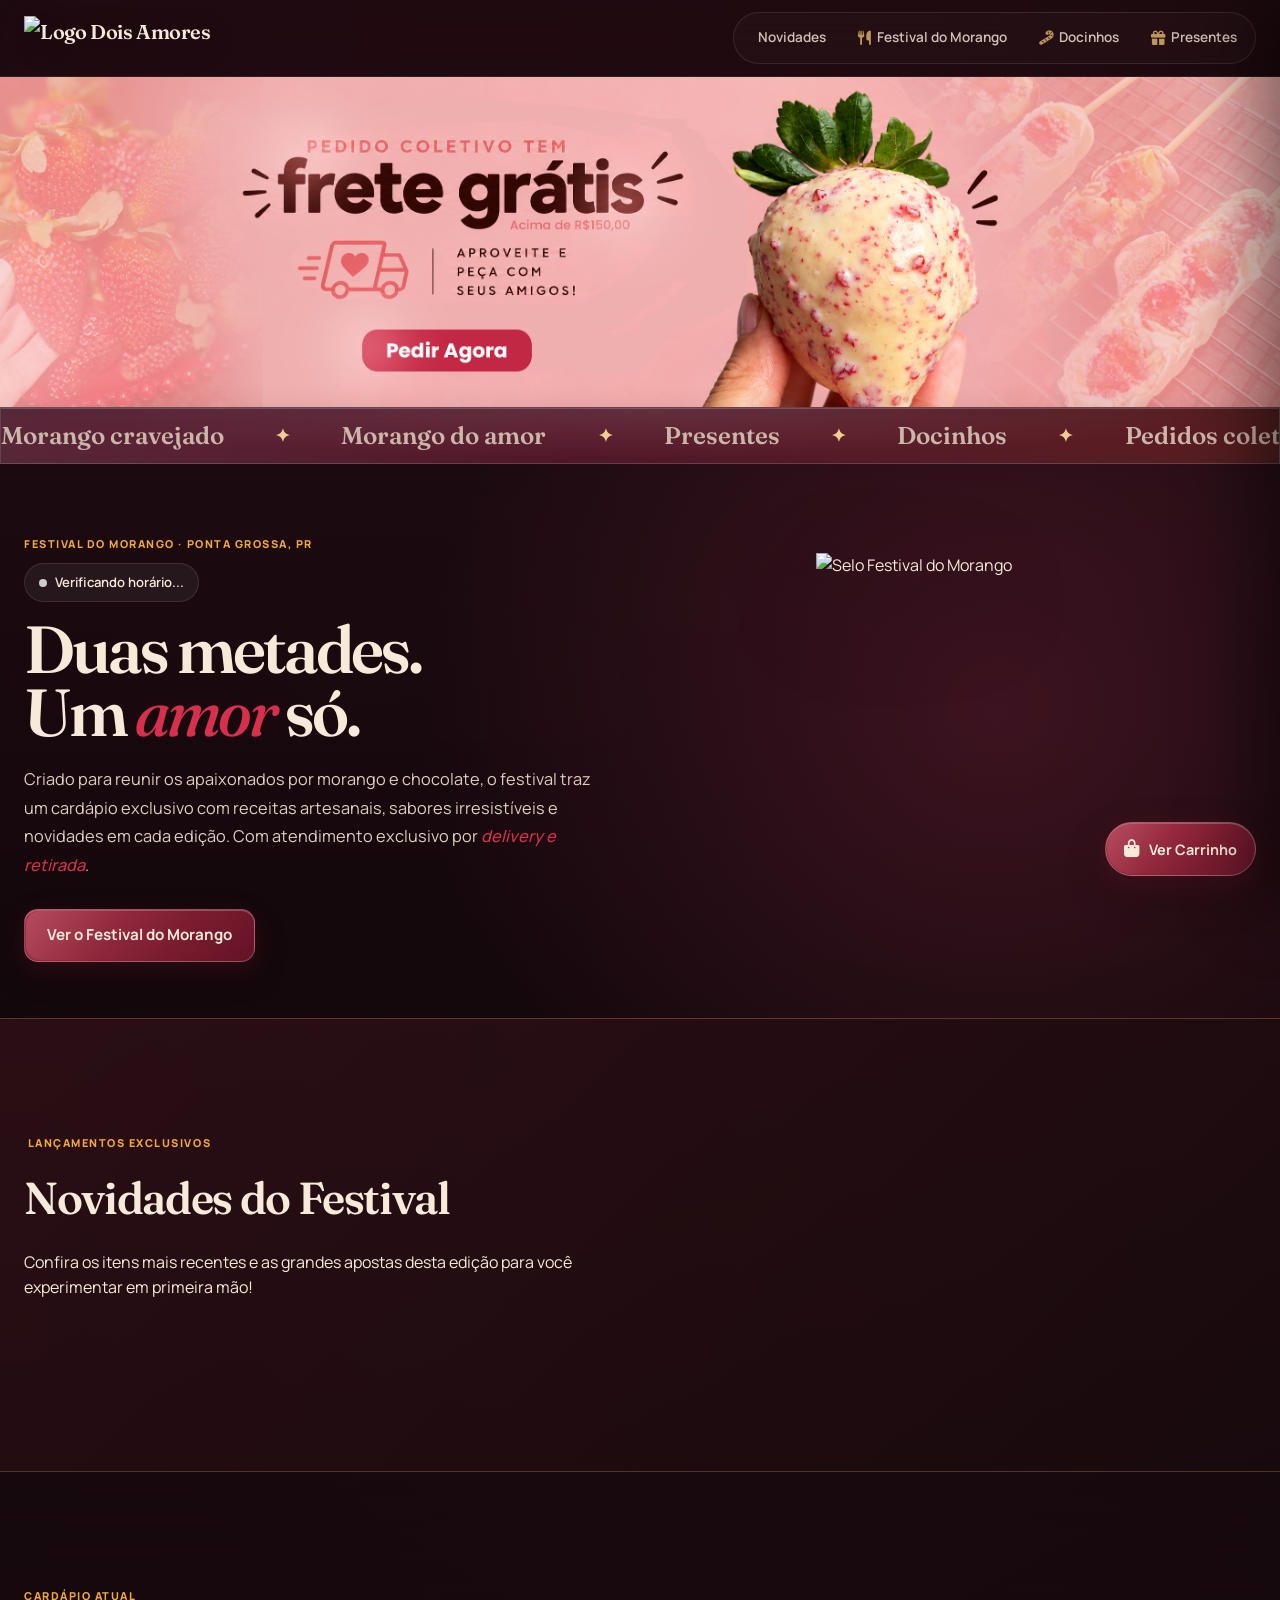
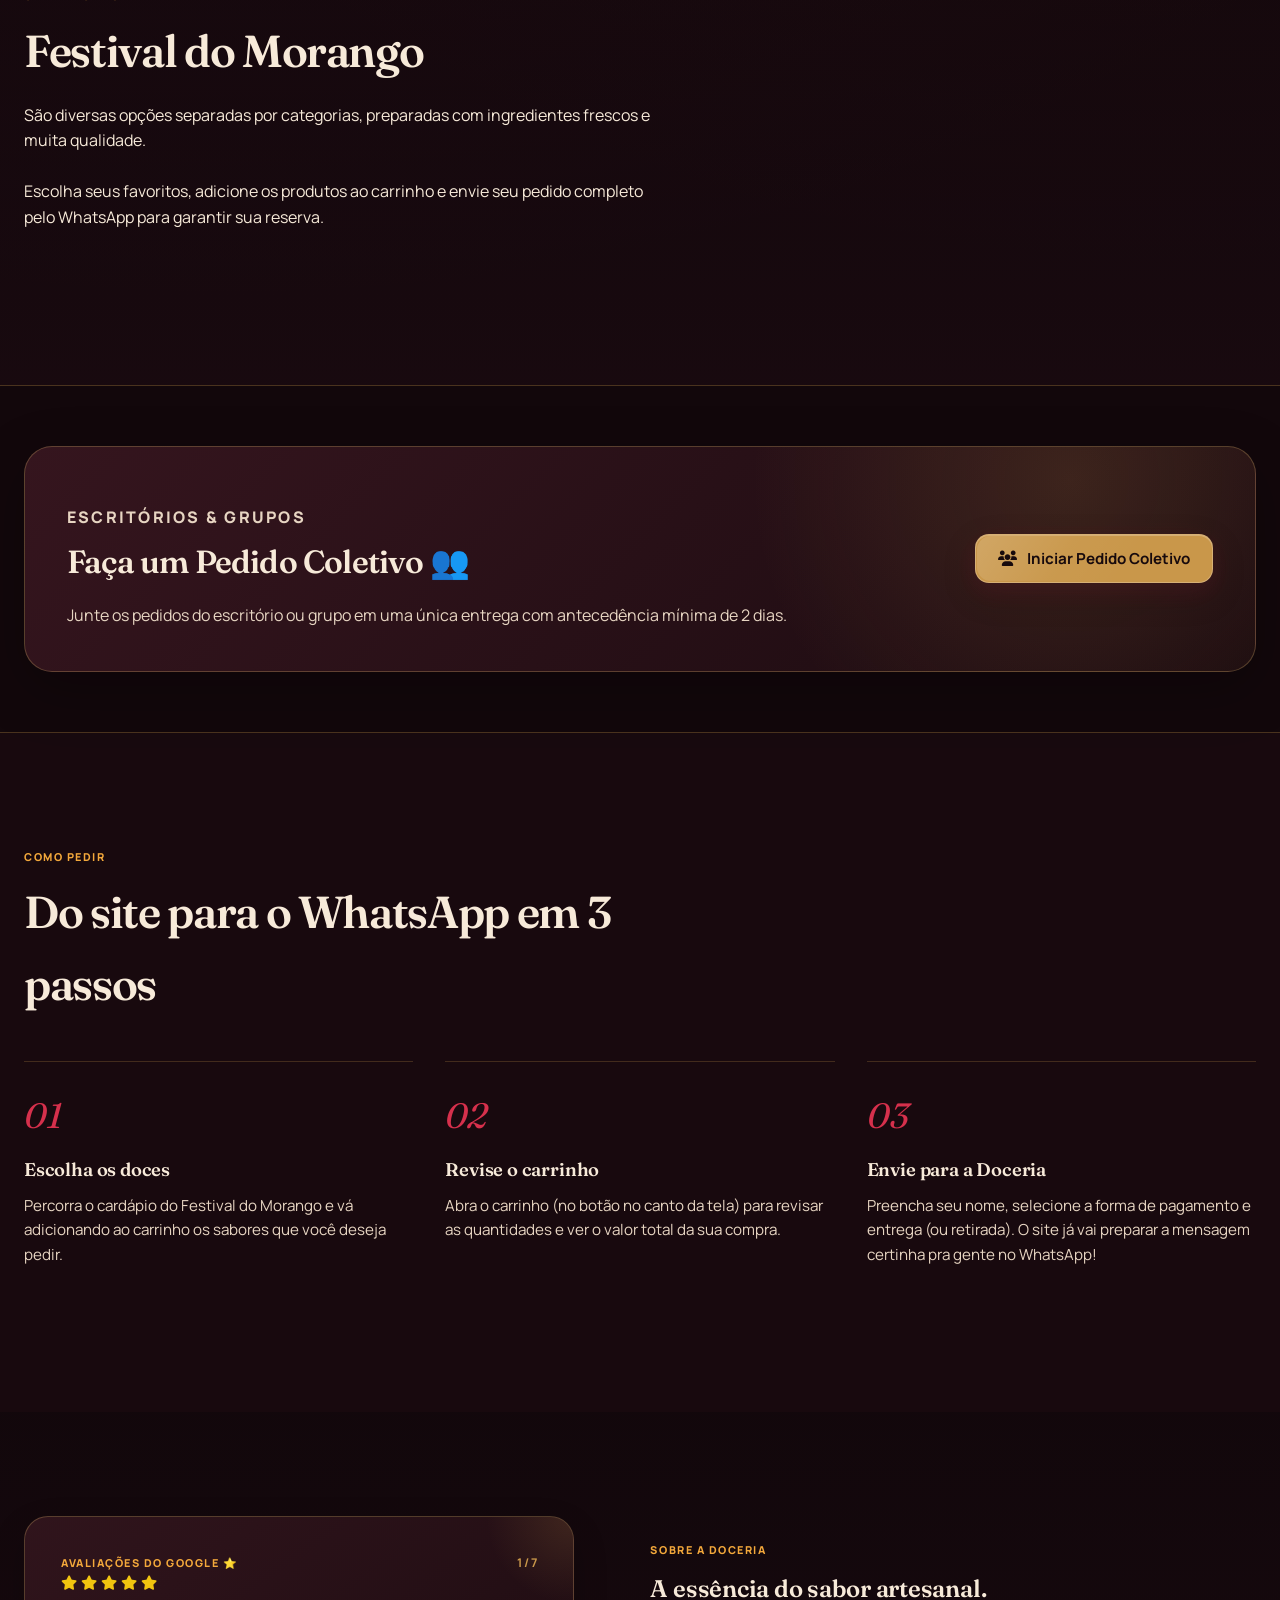
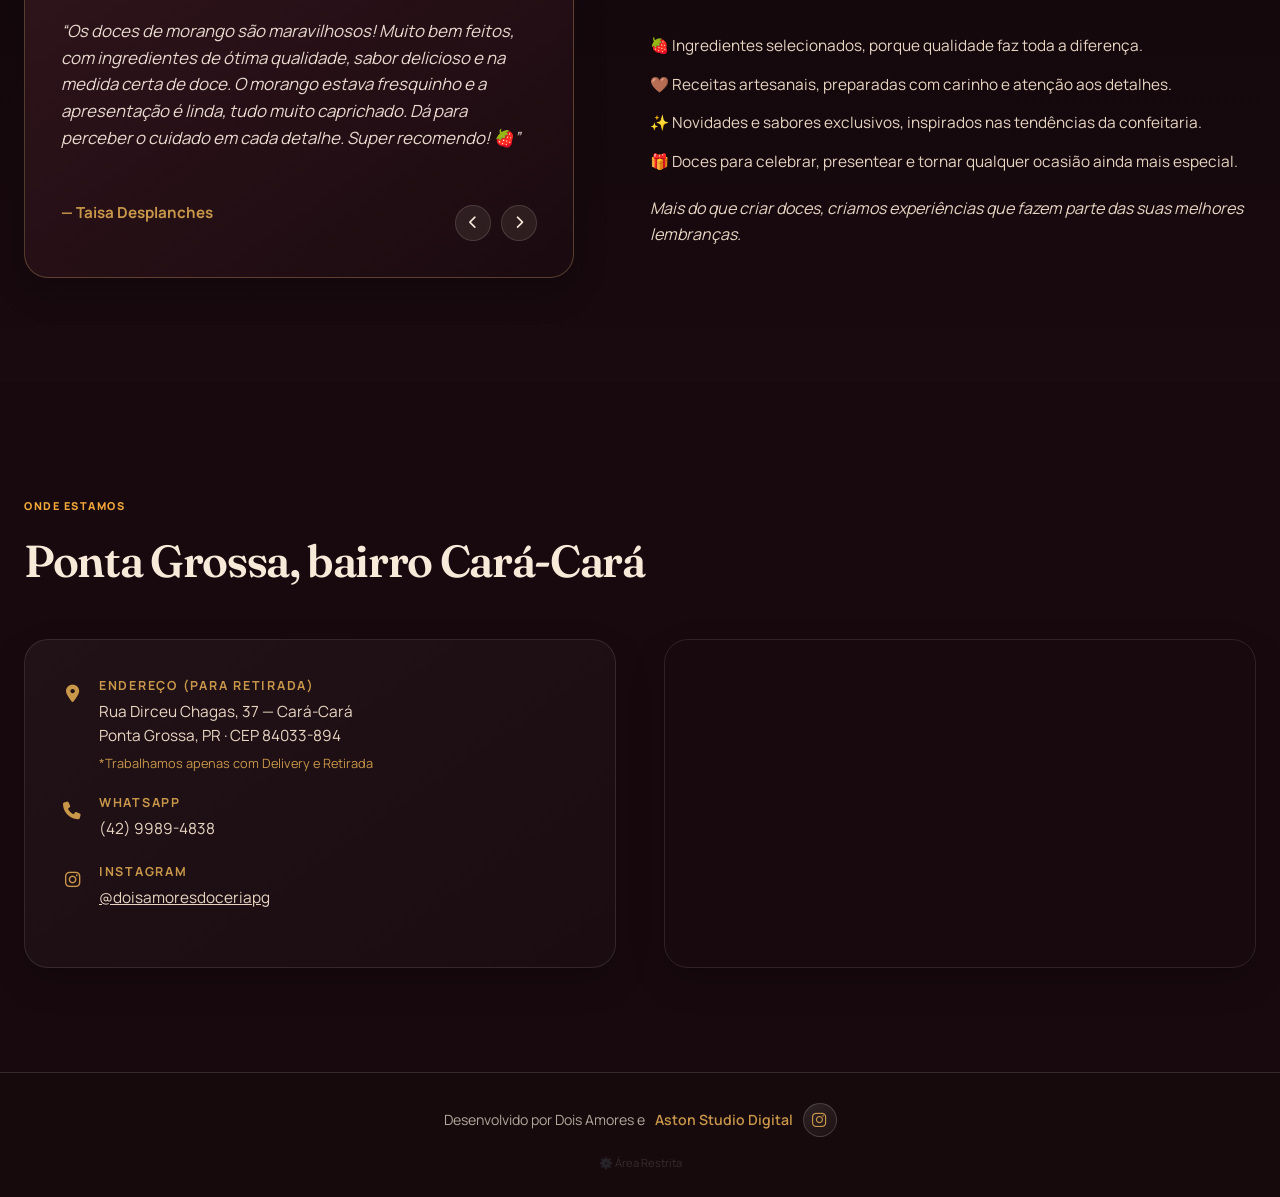
==== commit 29b1cee5: "Rodape simplificado: credito Dois Amores e Aston Studio Digital, Instagram e Area Restrita Co-Author" ====
--- a/index.html
+++ b/index.html
@@ -10,7 +10,7 @@
 <link rel="preconnect" href="https://fonts.googleapis.com">
 <link rel="preconnect" href="https://fonts.gstatic.com" crossorigin>
 <link href="https://fonts.googleapis.com/css2?family=Fraunces:ital,opsz,wght@0,9..144,300;0,9..144,500;0,9..144,600;0,9..144,700;1,9..144,500;1,9..144,600&family=Manrope:wght@400;500;600;700;800&display=swap" rel="stylesheet">
-<link rel="stylesheet" href="css/style.css?v=20261021-6">
+<link rel="stylesheet" href="css/style.css?v=20261021-7">
 <link rel="stylesheet" href="css/painel-vinho.css?v=20261021-6">
 <script src="https://cdn.jsdelivr.net/npm/@supabase/supabase-js@2"></script>
 </head>
@@ -227,25 +227,16 @@
   </div>
 </section>
 
-<footer>
+<footer class="footer-simples">
   <div class="wrap">
-    <div class="footer-grid">
-      <div class="footer-brand">Dois Amores Doceria</div>
-      <div class="footer-links">
-        <a href="#novidades"><i class="fa-solid fa-sparkles"></i> Novidades</a>
-        <a href="#cardapio"><i class="fa-solid fa-utensils"></i> Festival do Morango</a>
-        <a href="docinhos.html"><i class="fa-solid fa-candy-cane"></i> Docinhos</a>
-        <a href="presentes.html"><i class="fa-solid fa-gift"></i> Presentes</a>
-      </div>
-    </div>
-    <div style="margin-top: 20px; text-align: center;">
+    <p class="footer-credito">
+      Desenvolvido por Dois Amores e <a href="https://www.instagram.com/astonstudio.digital/" target="_blank" rel="noopener noreferrer">Aston Studio Digital</a>
+      <a class="footer-insta" href="https://www.instagram.com/astonstudio.digital/" target="_blank" rel="noopener noreferrer" aria-label="Instagram da Aston Studio Digital" title="Instagram da Aston Studio Digital"><i class="fa-brands fa-instagram" aria-hidden="true"></i></a>
+    </p>
+    <div class="footer-restrita">
       <button onclick="tentarEntrarAdmin()" style="background:none; border:none; color:rgba(247,234,217,0.15); font-size:0.7rem; cursor:pointer;" title="Painel Administrativo">
         ⚙️ Área Restrita
       </button>
-    </div>
-    <div class="footer-fine">
-      <span>Rua Dirceu Chagas, 37, Cará-Cará, Ponta Grossa — PR · CEP 84033-889 · © Dois Amores Doceria</span>
-      <span class="footer-dev">Desenvolvido por Aston Studio Digital</span>
     </div>
   </div>
 </footer>
--- a/css/style.css
+++ b/css/style.css
@@ -884,3 +884,13 @@
 }
 @media(prefers-reduced-motion:reduce){.nv-card{transition:none}}
 
+
+/* ===== Rodapé simples ===== */
+footer.footer-simples{padding:30px 0 22px}
+.footer-credito{margin:0;display:flex;align-items:center;justify-content:center;gap:10px;flex-wrap:wrap;text-align:center;font-size:.88rem;color:rgba(247,234,217,.7)}
+.footer-credito a:not(.footer-insta){color:var(--ouro);font-weight:600;text-decoration:none}
+.footer-credito a:not(.footer-insta):hover{text-decoration:underline}
+.footer-insta{display:inline-grid;place-items:center;width:34px;height:34px;border-radius:50%;color:var(--ouro);font-size:1.05rem;text-decoration:none;
+  background:linear-gradient(145deg,rgba(255,255,255,.10),rgba(255,255,255,.03));border:1px solid rgba(255,255,255,.16);transition:background .2s,transform .2s,border-color .2s}
+.footer-insta:hover{background:linear-gradient(145deg,rgba(243,168,59,.4),rgba(176,108,40,.3));border-color:rgba(243,168,59,.7);color:#fff;transform:translateY(-2px)}
+.footer-restrita{margin-top:12px;text-align:center}
